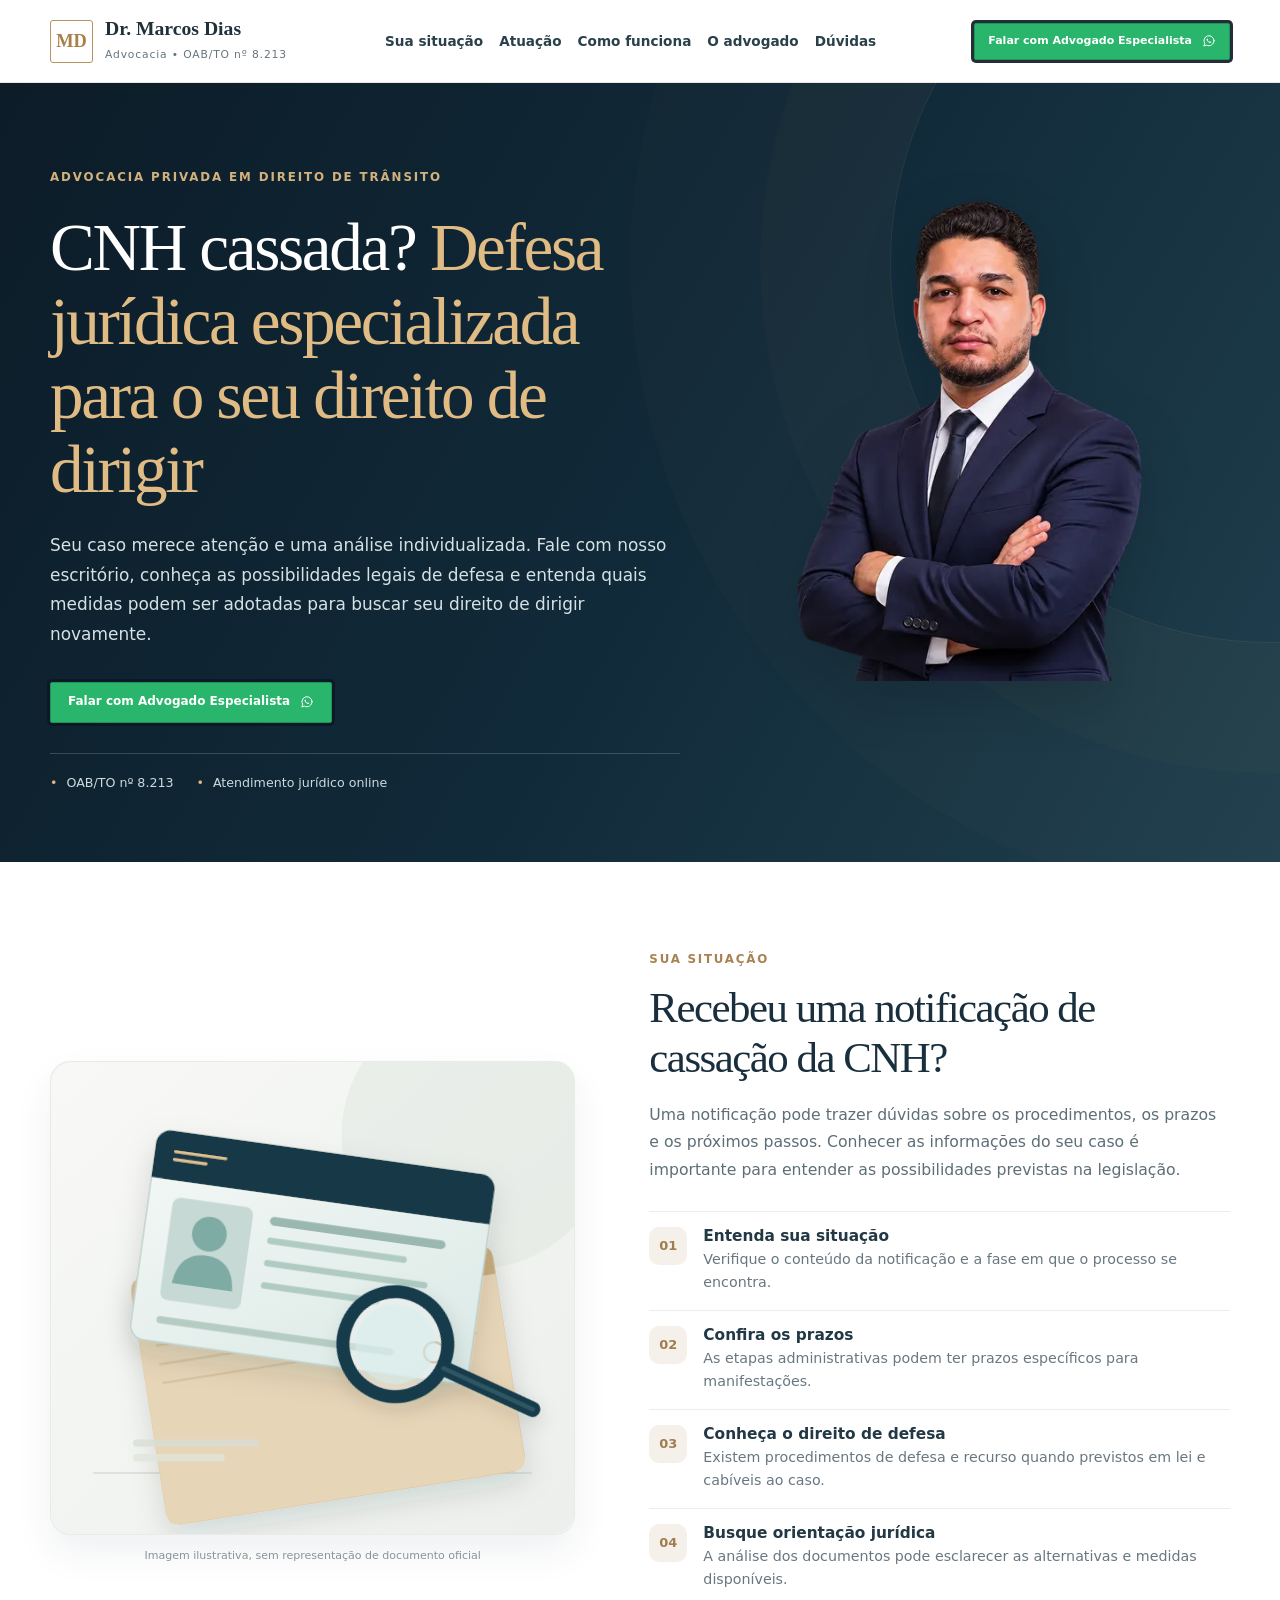
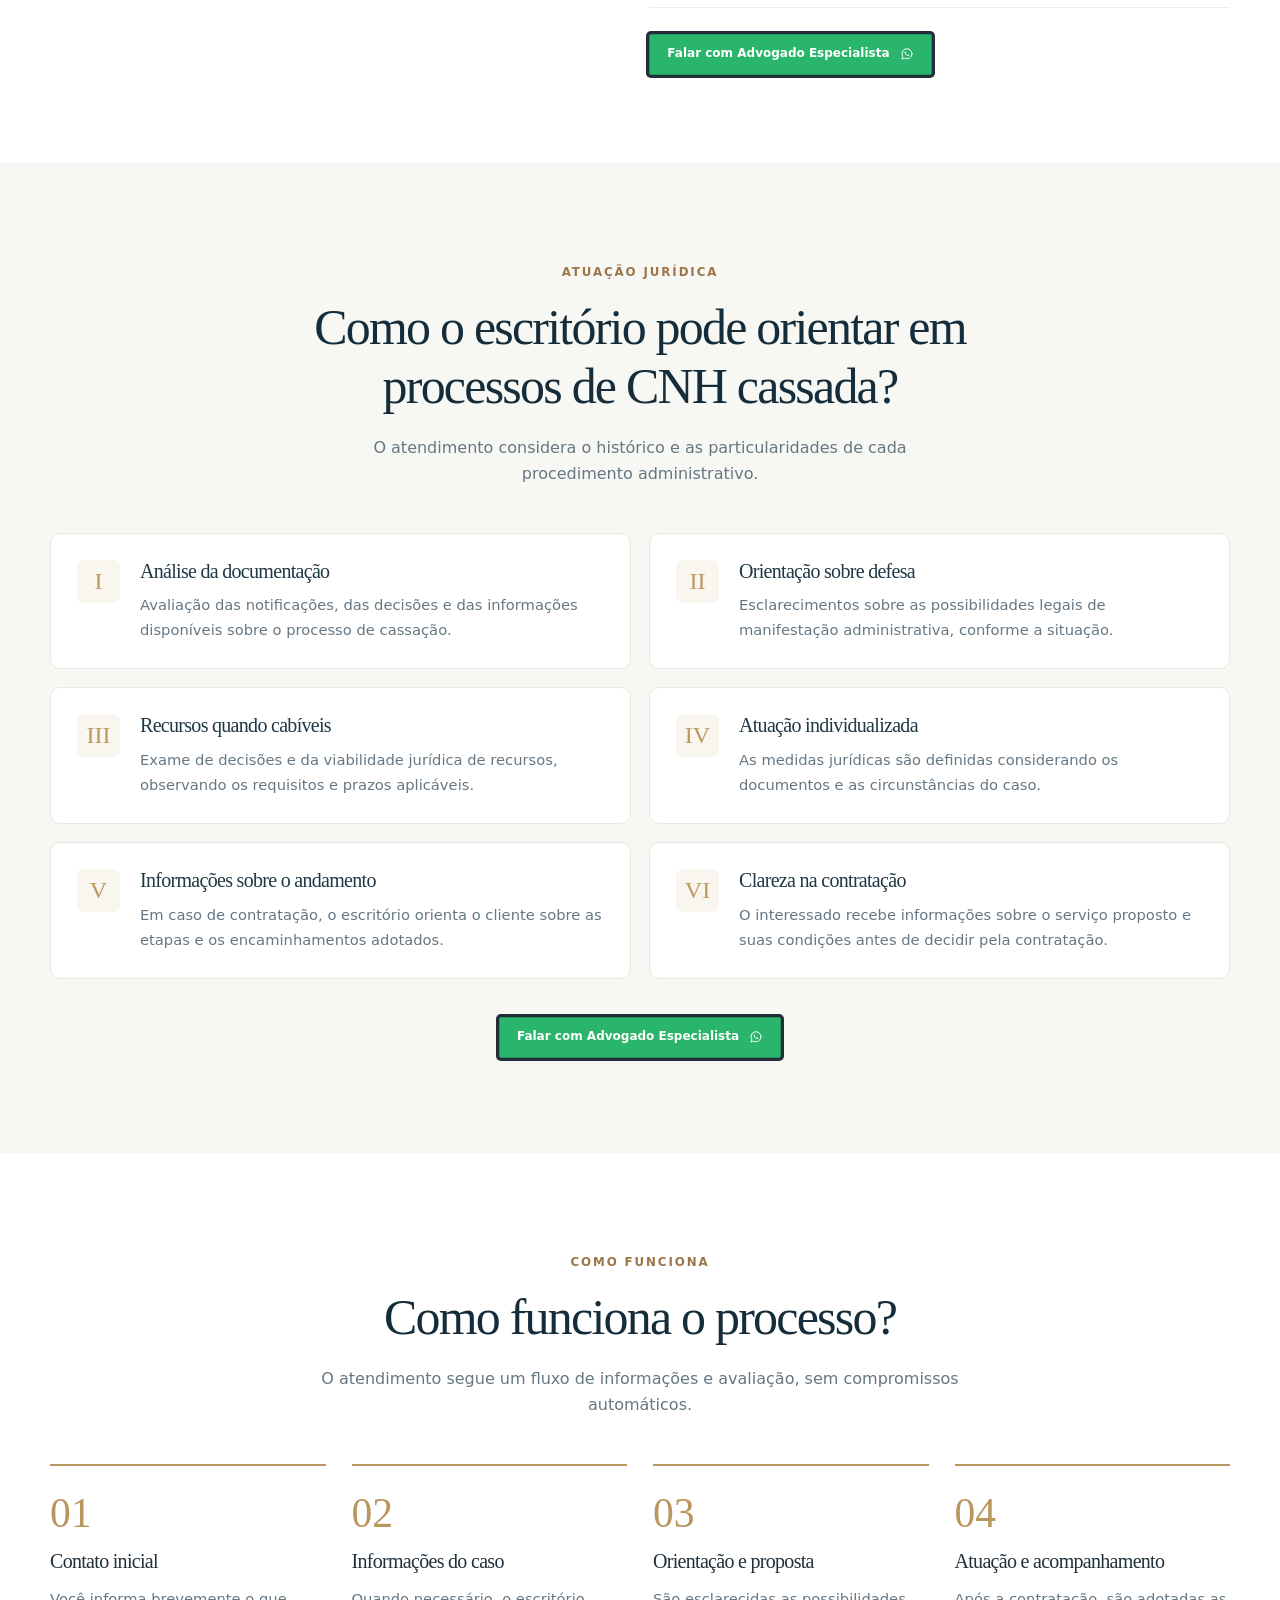
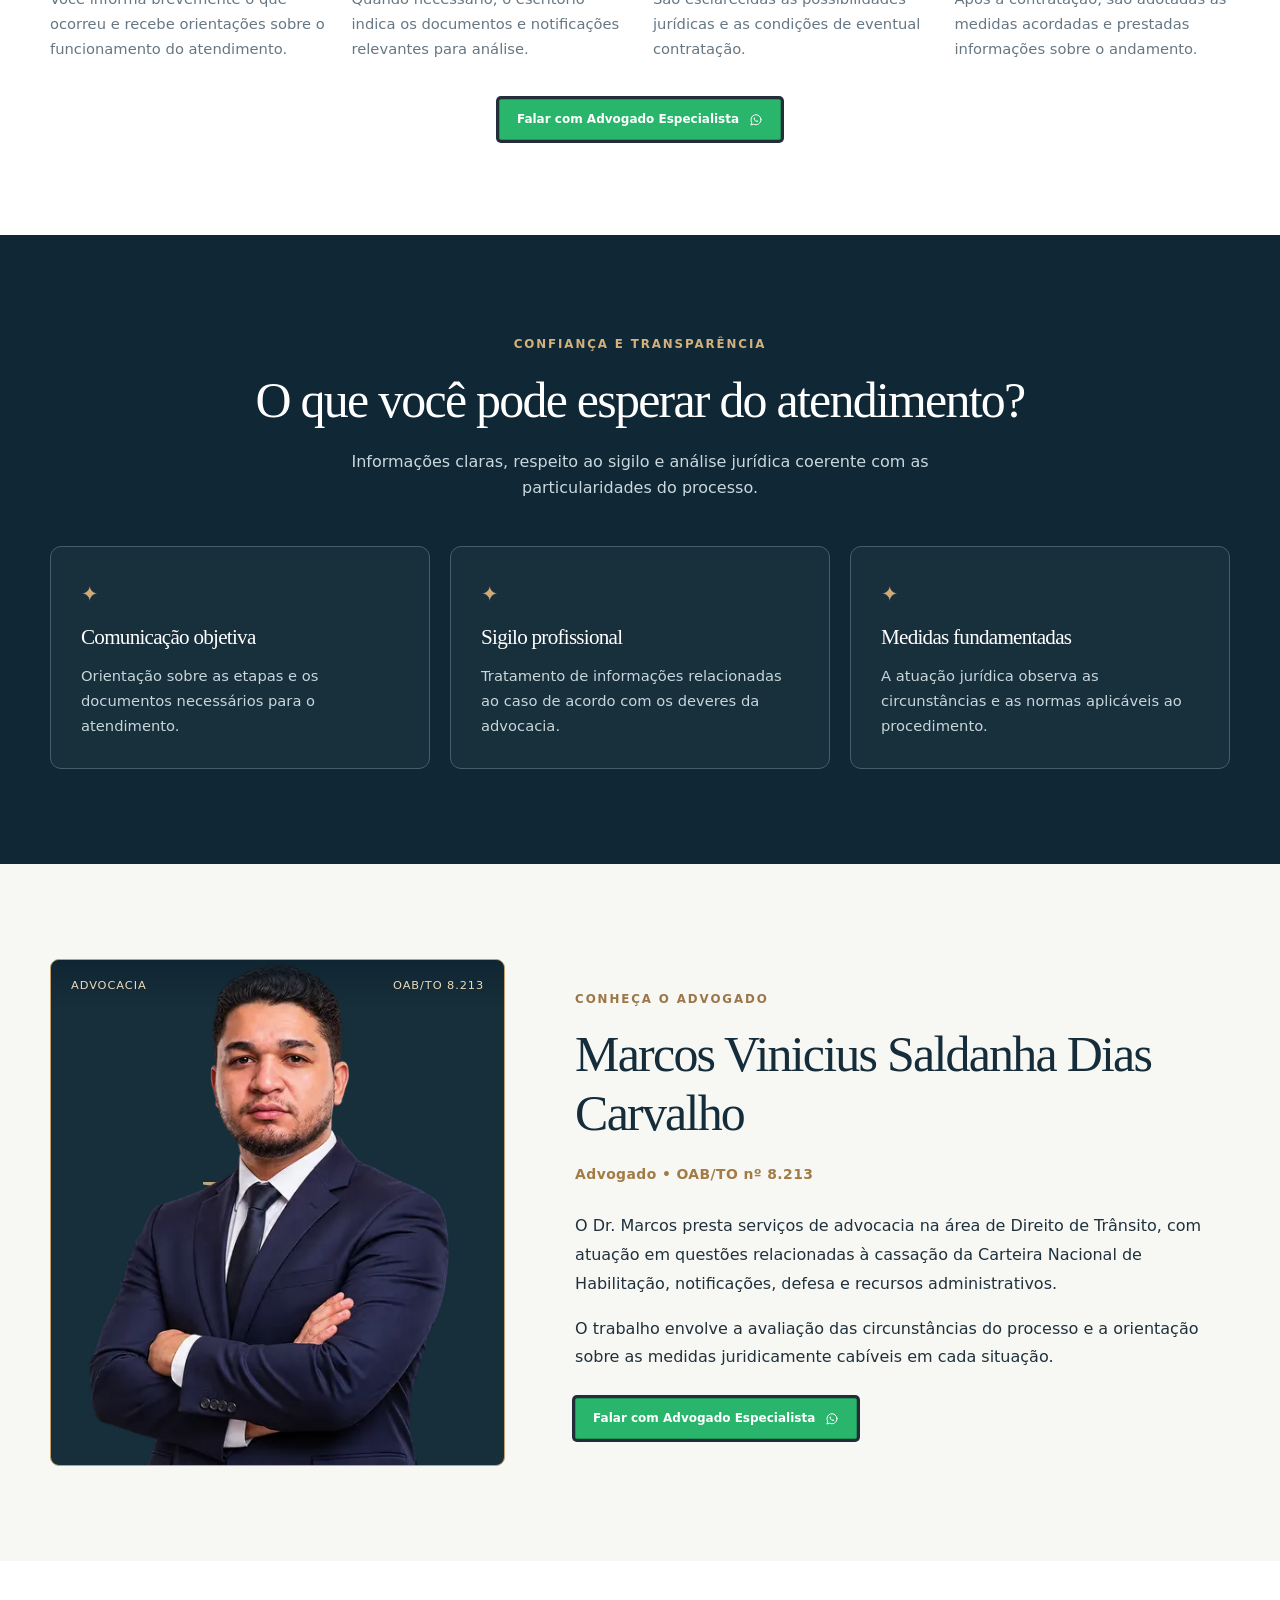
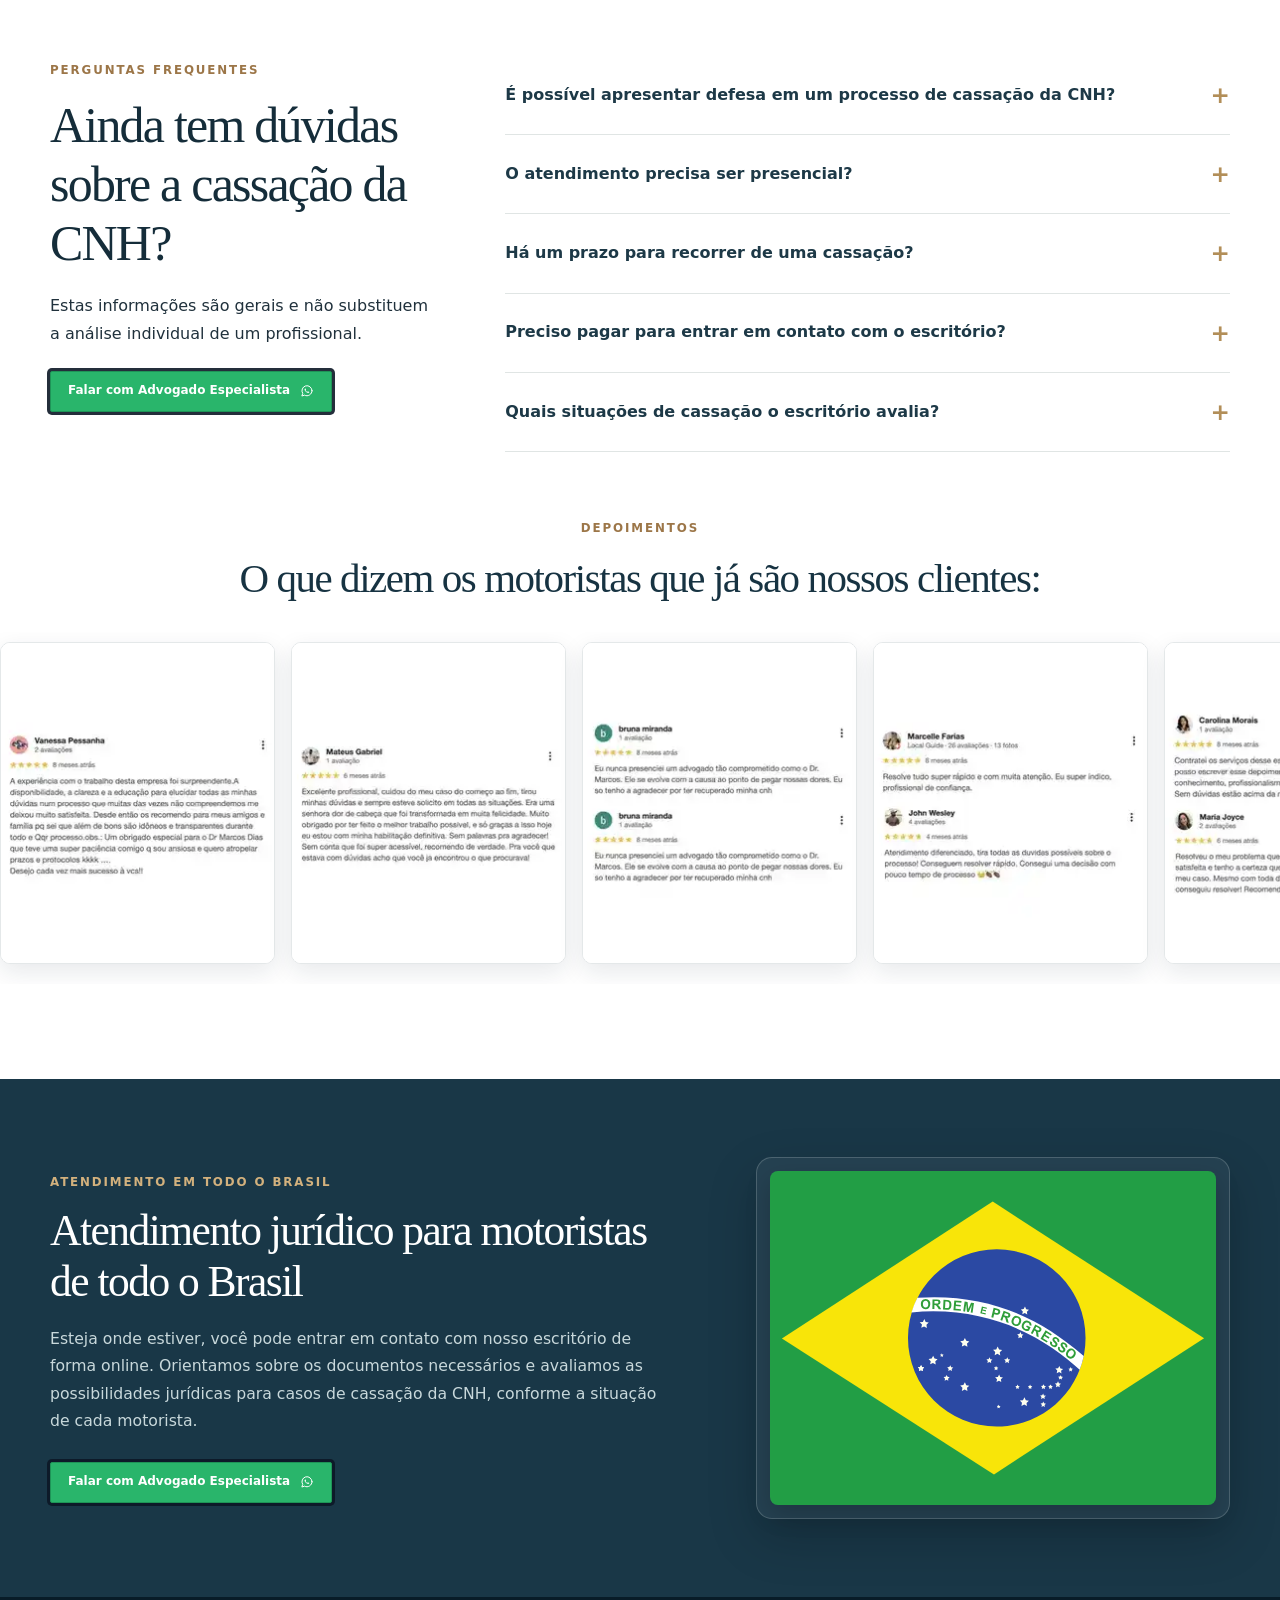
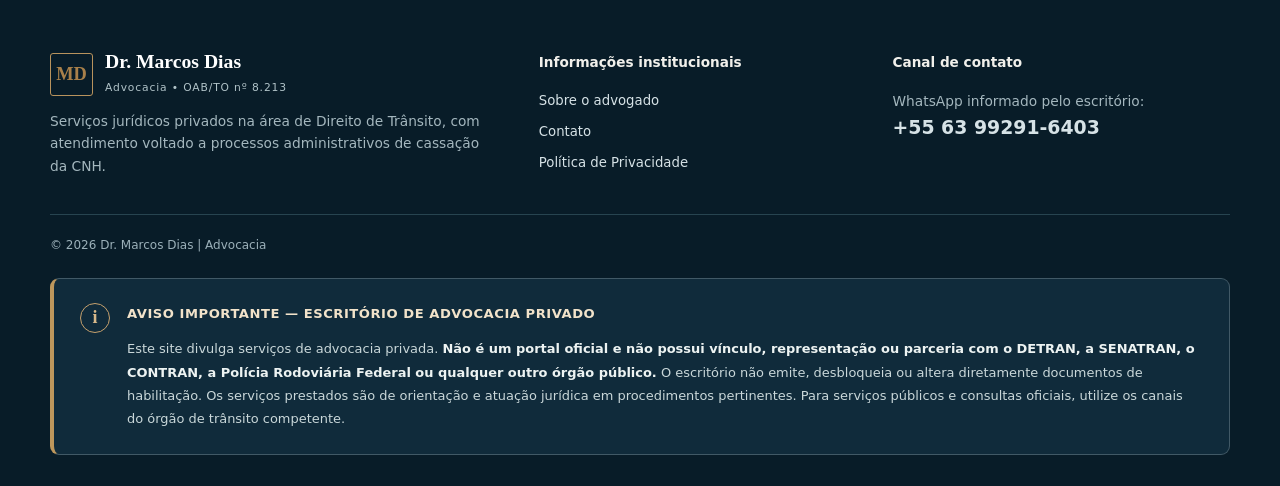
==== index.html @ 1c8bb564 "Clean preview copy, update legal headline, localize lawyer portrait" ====
<!doctype html>
<html lang="pt-BR">
<head>
<meta charset="UTF-8">
<meta name="viewport" content="width=device-width, initial-scale=1">
<meta name="robots" content="noindex,nofollow">
<meta name="theme-color" content="#101f2b">
<title>CNH Cassada | Direito de Trânsito | Dr. Marcos Dias — Advocacia</title>
<meta name="description" content="Informações sobre defesa e recursos em processos de cassação da CNH. Atendimento jurídico privado com Dr. Marcos Dias, OAB/TO nº 8.213.">
<meta property="og:title" content="CNH Cassada | Dr. Marcos Dias — Advocacia">
<meta property="og:description" content="Orientação jurídica sobre processos de cassação da Carteira Nacional de Habilitação. Escritório de advocacia independente.">
<link rel="icon" href="./assets/favicon.svg" type="image/svg+xml">
<link rel="stylesheet" href="./assets/landing.css?v=20261119-10">
<link rel="stylesheet" href="./assets/cta-whatsapp.css?v=3">
<link rel="stylesheet" href="./assets/reviews-carousel.css?v=1">
<link rel="stylesheet" href="./assets/brazil-section.css?v=1">
<link rel="stylesheet" href="./assets/hero-faq-imagens.css?v=2">
</head>
<body class="lp-page">
<header class="lp-header">
  <div class="lp-container lp-header-inner">
    <a class="lp-brand" href="#inicio" aria-label="Página inicial, Dr. Marcos Dias">
      <span class="lp-monogram" aria-hidden="true">MD</span>
      <span><b>Dr. Marcos Dias</b><small>Advocacia • OAB/TO nº 8.213</small></span>
    </a>
    <nav class="lp-nav" aria-label="Menu principal">
      <a href="#situacao">Sua situação</a><a href="#atuacao">Atuação</a><a href="#etapas">Como funciona</a><a href="#advogado">O advogado</a><a href="#duvidas">Dúvidas</a>
    </nav>
    <a class="lp-btn lp-btn-sm lp-btn-dark lp-header-button wa-cta" href="https://wa.me/5563992916403?text=Ol%C3%A1!%20estou%20vindo%20do%20google%20e%20procuro%20por%20advogado%20especialista%20em%20direito%20de%20transito" target="_blank" rel="noopener noreferrer" aria-label="Falar com advogado especialista no WhatsApp"><svg class="wa-cta-icon" viewBox="0 0 24 24" aria-hidden="true" focusable="false" fill="none" xmlns="http://www.w3.org/2000/svg"><path d="M20.6 11.6a8.6 8.6 0 0 1-12.8 7.5L3.2 20.6l1.5-4.5A8.6 8.6 0 1 1 20.6 11.6Z" stroke="currentColor" stroke-width="1.7" stroke-linecap="round" stroke-linejoin="round"/><path d="M8.4 8c-.5.3-.8 1.1-.5 2.1.5 1.7 2.7 4 4.7 4.9 1.2.5 2.5.3 3-.3l.4-.9-2.7-1.3-.9 1c-1.2-.6-2.2-1.6-2.9-2.9l.9-.9-1.2-2.3-.8.6Z" fill="currentColor"/></svg><span class="wa-cta-copy"><span class="wa-cta-label">Falar com Advogado Especialista</span></span></a>
    <details class="lp-mobile-menu"><summary aria-label="Abrir menu">Menu <span aria-hidden="true">☰</span></summary><nav aria-label="Menu para celular"><a href="#situacao">Sua situação</a><a href="#atuacao">Atuação</a><a href="#etapas">Como funciona</a><a href="#advogado">O advogado</a><a href="#duvidas">Dúvidas</a><a href="./contato.html">Contato</a></nav></details>
  </div>
</header>

<main id="inicio">
<section class="lp-hero" aria-labelledby="lp-main-heading">
  <div class="lp-container lp-hero-grid">
    <div class="lp-hero-copy">
      <span class="lp-kicker lp-kicker-gold">ADVOCACIA PRIVADA EM DIREITO DE TRÂNSITO</span>
      <h1 id="lp-main-heading">CNH cassada? <span>Defesa jurídica especializada para o seu direito de dirigir</span></h1>
      <p>Seu caso merece atenção e uma análise individualizada. Fale com nosso escritório, conheça as possibilidades legais de defesa e entenda quais medidas podem ser adotadas para buscar seu direito de dirigir novamente.</p>
      <div class="lp-hero-actions"><a class="lp-btn lp-btn-gold wa-cta" href="https://wa.me/5563992916403?text=Ol%C3%A1!%20estou%20vindo%20do%20google%20e%20procuro%20por%20advogado%20especialista%20em%20direito%20de%20transito" target="_blank" rel="noopener noreferrer" aria-label="Falar com advogado especialista no WhatsApp"><svg class="wa-cta-icon" viewBox="0 0 24 24" aria-hidden="true" focusable="false" fill="none" xmlns="http://www.w3.org/2000/svg"><path d="M20.6 11.6a8.6 8.6 0 0 1-12.8 7.5L3.2 20.6l1.5-4.5A8.6 8.6 0 1 1 20.6 11.6Z" stroke="currentColor" stroke-width="1.7" stroke-linecap="round" stroke-linejoin="round"/><path d="M8.4 8c-.5.3-.8 1.1-.5 2.1.5 1.7 2.7 4 4.7 4.9 1.2.5 2.5.3 3-.3l.4-.9-2.7-1.3-.9 1c-1.2-.6-2.2-1.6-2.9-2.9l.9-.9-1.2-2.3-.8.6Z" fill="currentColor"/></svg><span class="wa-cta-copy"><span class="wa-cta-label">Falar com Advogado Especialista</span></span></a></div>
      <div class="lp-hero-facts"><span>OAB/TO nº 8.213</span><span>Atendimento jurídico online</span></div>
    </div>
    <div class="lp-hero-portrait"><img src="./assets/advogado-hero-20261119.webp" alt="Advogado Dr. Marcos Dias de terno azul-marinho, com os braços cruzados e fundo transparente" width="570" height="546" fetchpriority="high" decoding="async"></div>
  </div>
</section>



<section class="lp-section lp-situation-white" id="situacao" aria-labelledby="lp-situation-title">
  <div class="lp-container lp-situation-grid">
    <figure class="lp-situation-photo">
      <img src="./assets/analise-cnh.svg" alt="Ilustração de documento de habilitação genérico, pasta de documentos e lupa, representando análise jurídica de uma CNH" width="720" height="650" loading="lazy" decoding="async">
      <figcaption>Imagem ilustrativa, sem representação de documento oficial</figcaption>
    </figure>
    <div class="lp-situation-content">
      <span class="lp-situation-eyebrow">SUA SITUAÇÃO</span>
      <h2 class="lp-situation-heading" id="lp-situation-title">Recebeu uma notificação de cassação da CNH?</h2>
      <p class="lp-situation-lead">Uma notificação pode trazer dúvidas sobre os procedimentos, os prazos e os próximos passos. Conhecer as informações do seu caso é importante para entender as possibilidades previstas na legislação.</p>
      <div class="lp-situation-list">
        <div class="lp-situation-item"><span class="lp-situation-icon" aria-hidden="true">01</span><div><h3>Entenda sua situação</h3><p>Verifique o conteúdo da notificação e a fase em que o processo se encontra.</p></div></div>
        <div class="lp-situation-item"><span class="lp-situation-icon" aria-hidden="true">02</span><div><h3>Confira os prazos</h3><p>As etapas administrativas podem ter prazos específicos para manifestações.</p></div></div>
        <div class="lp-situation-item"><span class="lp-situation-icon" aria-hidden="true">03</span><div><h3>Conheça o direito de defesa</h3><p>Existem procedimentos de defesa e recurso quando previstos em lei e cabíveis ao caso.</p></div></div>
        <div class="lp-situation-item"><span class="lp-situation-icon" aria-hidden="true">04</span><div><h3>Busque orientação jurídica</h3><p>A análise dos documentos pode esclarecer as alternativas e medidas disponíveis.</p></div></div>
      </div>
      <a class="lp-situation-cta wa-cta" href="https://wa.me/5563992916403?text=Ol%C3%A1!%20estou%20vindo%20do%20google%20e%20procuro%20por%20advogado%20especialista%20em%20direito%20de%20transito" target="_blank" rel="noopener noreferrer" aria-label="Falar com advogado especialista no WhatsApp"><svg class="wa-cta-icon" viewBox="0 0 24 24" aria-hidden="true" focusable="false" fill="none" xmlns="http://www.w3.org/2000/svg"><path d="M20.6 11.6a8.6 8.6 0 0 1-12.8 7.5L3.2 20.6l1.5-4.5A8.6 8.6 0 1 1 20.6 11.6Z" stroke="currentColor" stroke-width="1.7" stroke-linecap="round" stroke-linejoin="round"/><path d="M8.4 8c-.5.3-.8 1.1-.5 2.1.5 1.7 2.7 4 4.7 4.9 1.2.5 2.5.3 3-.3l.4-.9-2.7-1.3-.9 1c-1.2-.6-2.2-1.6-2.9-2.9l.9-.9-1.2-2.3-.8.6Z" fill="currentColor"/></svg><span class="wa-cta-copy"><span class="wa-cta-label">Falar com Advogado Especialista</span></span></a>
    </div>
  </div>
</section>

<section class="lp-section lp-section-light" id="atuacao">
  <div class="lp-container">
    <div class="lp-heading-center"><span class="lp-kicker">ATUAÇÃO JURÍDICA</span><h2>Como o escritório pode orientar em processos de CNH cassada?</h2><p>O atendimento considera o histórico e as particularidades de cada procedimento administrativo.</p></div>
    <div class="lp-benefit-grid">
      <article class="lp-benefit"><span class="lp-icon-line" aria-hidden="true">I</span><div><h3>Análise da documentação</h3><p>Avaliação das notificações, das decisões e das informações disponíveis sobre o processo de cassação.</p></div></article>
      <article class="lp-benefit"><span class="lp-icon-line" aria-hidden="true">II</span><div><h3>Orientação sobre defesa</h3><p>Esclarecimentos sobre as possibilidades legais de manifestação administrativa, conforme a situação.</p></div></article>
      <article class="lp-benefit"><span class="lp-icon-line" aria-hidden="true">III</span><div><h3>Recursos quando cabíveis</h3><p>Exame de decisões e da viabilidade jurídica de recursos, observando os requisitos e prazos aplicáveis.</p></div></article>
      <article class="lp-benefit"><span class="lp-icon-line" aria-hidden="true">IV</span><div><h3>Atuação individualizada</h3><p>As medidas jurídicas são definidas considerando os documentos e as circunstâncias do caso.</p></div></article>
      <article class="lp-benefit"><span class="lp-icon-line" aria-hidden="true">V</span><div><h3>Informações sobre o andamento</h3><p>Em caso de contratação, o escritório orienta o cliente sobre as etapas e os encaminhamentos adotados.</p></div></article>
      <article class="lp-benefit"><span class="lp-icon-line" aria-hidden="true">VI</span><div><h3>Clareza na contratação</h3><p>O interessado recebe informações sobre o serviço proposto e suas condições antes de decidir pela contratação.</p></div></article>
    </div>
    <div class="lp-center-action"><a class="lp-btn lp-btn-dark wa-cta" href="https://wa.me/5563992916403?text=Ol%C3%A1!%20estou%20vindo%20do%20google%20e%20procuro%20por%20advogado%20especialista%20em%20direito%20de%20transito" target="_blank" rel="noopener noreferrer" aria-label="Falar com advogado especialista no WhatsApp"><svg class="wa-cta-icon" viewBox="0 0 24 24" aria-hidden="true" focusable="false" fill="none" xmlns="http://www.w3.org/2000/svg"><path d="M20.6 11.6a8.6 8.6 0 0 1-12.8 7.5L3.2 20.6l1.5-4.5A8.6 8.6 0 1 1 20.6 11.6Z" stroke="currentColor" stroke-width="1.7" stroke-linecap="round" stroke-linejoin="round"/><path d="M8.4 8c-.5.3-.8 1.1-.5 2.1.5 1.7 2.7 4 4.7 4.9 1.2.5 2.5.3 3-.3l.4-.9-2.7-1.3-.9 1c-1.2-.6-2.2-1.6-2.9-2.9l.9-.9-1.2-2.3-.8.6Z" fill="currentColor"/></svg><span class="wa-cta-copy"><span class="wa-cta-label">Falar com Advogado Especialista</span></span></a></div>
  </div>
</section>

<section class="lp-section" id="etapas">
  <div class="lp-container">
    <div class="lp-heading-center"><span class="lp-kicker">COMO FUNCIONA</span><h2>Como funciona o processo?</h2><p>O atendimento segue um fluxo de informações e avaliação, sem compromissos automáticos.</p></div>
    <div class="lp-steps">
      <article><span>01</span><h3>Contato inicial</h3><p>Você informa brevemente o que ocorreu e recebe orientações sobre o funcionamento do atendimento.</p></article>
      <article><span>02</span><h3>Informações do caso</h3><p>Quando necessário, o escritório indica os documentos e notificações relevantes para análise.</p></article>
      <article><span>03</span><h3>Orientação e proposta</h3><p>São esclarecidas as possibilidades jurídicas e as condições de eventual contratação.</p></article>
      <article><span>04</span><h3>Atuação e acompanhamento</h3><p>Após a contratação, são adotadas as medidas acordadas e prestadas informações sobre o andamento.</p></article>
    </div>
    <div class="lp-center-action"><a class="lp-btn lp-btn-gold wa-cta" href="https://wa.me/5563992916403?text=Ol%C3%A1!%20estou%20vindo%20do%20google%20e%20procuro%20por%20advogado%20especialista%20em%20direito%20de%20transito" target="_blank" rel="noopener noreferrer" aria-label="Falar com advogado especialista no WhatsApp"><svg class="wa-cta-icon" viewBox="0 0 24 24" aria-hidden="true" focusable="false" fill="none" xmlns="http://www.w3.org/2000/svg"><path d="M20.6 11.6a8.6 8.6 0 0 1-12.8 7.5L3.2 20.6l1.5-4.5A8.6 8.6 0 1 1 20.6 11.6Z" stroke="currentColor" stroke-width="1.7" stroke-linecap="round" stroke-linejoin="round"/><path d="M8.4 8c-.5.3-.8 1.1-.5 2.1.5 1.7 2.7 4 4.7 4.9 1.2.5 2.5.3 3-.3l.4-.9-2.7-1.3-.9 1c-1.2-.6-2.2-1.6-2.9-2.9l.9-.9-1.2-2.3-.8.6Z" fill="currentColor"/></svg><span class="wa-cta-copy"><span class="wa-cta-label">Falar com Advogado Especialista</span></span></a></div>
  </div>
</section>

<section class="lp-section lp-section-deep" id="transparencia">
  <div class="lp-container">
    <div class="lp-heading-center lp-heading-inverse"><span class="lp-kicker lp-kicker-gold">CONFIANÇA E TRANSPARÊNCIA</span><h2>O que você pode esperar do atendimento?</h2><p>Informações claras, respeito ao sigilo e análise jurídica coerente com as particularidades do processo.</p></div>
    <div class="lp-clarity-grid">
      <article><span aria-hidden="true">✦</span><h3>Comunicação objetiva</h3><p>Orientação sobre as etapas e os documentos necessários para o atendimento.</p></article>
      <article><span aria-hidden="true">✦</span><h3>Sigilo profissional</h3><p>Tratamento de informações relacionadas ao caso de acordo com os deveres da advocacia.</p></article>
      <article><span aria-hidden="true">✦</span><h3>Medidas fundamentadas</h3><p>A atuação jurídica observa as circunstâncias e as normas aplicáveis ao procedimento.</p></article>
    </div>
    
  </div>
</section>

<section class="lp-section lp-section-light" id="advogado">
  <div class="lp-container lp-about-grid">
    <div class="lp-portrait-wrap"><div class="lp-portrait-header"><span>ADVOCACIA</span><span>OAB/TO 8.213</span></div><img src="./assets/advogado-marcos-dias.webp" alt="Retrato do advogado Dr. Marcos Dias" loading="lazy" width="570" height="546"></div>
    <div class="lp-about-copy"><span class="lp-kicker">CONHEÇA O ADVOGADO</span><h2>Marcos Vinicius Saldanha Dias Carvalho</h2><p class="lp-oab">Advogado • OAB/TO nº 8.213</p><p>O Dr. Marcos presta serviços de advocacia na área de Direito de Trânsito, com atuação em questões relacionadas à cassação da Carteira Nacional de Habilitação, notificações, defesa e recursos administrativos.</p><p>O trabalho envolve a avaliação das circunstâncias do processo e a orientação sobre as medidas juridicamente cabíveis em cada situação.</p><a class="lp-btn lp-btn-dark wa-cta" href="https://wa.me/5563992916403?text=Ol%C3%A1!%20estou%20vindo%20do%20google%20e%20procuro%20por%20advogado%20especialista%20em%20direito%20de%20transito" target="_blank" rel="noopener noreferrer" aria-label="Falar com advogado especialista no WhatsApp"><svg class="wa-cta-icon" viewBox="0 0 24 24" aria-hidden="true" focusable="false" fill="none" xmlns="http://www.w3.org/2000/svg"><path d="M20.6 11.6a8.6 8.6 0 0 1-12.8 7.5L3.2 20.6l1.5-4.5A8.6 8.6 0 1 1 20.6 11.6Z" stroke="currentColor" stroke-width="1.7" stroke-linecap="round" stroke-linejoin="round"/><path d="M8.4 8c-.5.3-.8 1.1-.5 2.1.5 1.7 2.7 4 4.7 4.9 1.2.5 2.5.3 3-.3l.4-.9-2.7-1.3-.9 1c-1.2-.6-2.2-1.6-2.9-2.9l.9-.9-1.2-2.3-.8.6Z" fill="currentColor"/></svg><span class="wa-cta-copy"><span class="wa-cta-label">Falar com Advogado Especialista</span></span></a></div>
  </div>
</section>



<section class="lp-section" id="duvidas">
  <div class="lp-container lp-faq-grid">
    <div><span class="lp-kicker">PERGUNTAS FREQUENTES</span><h2>Ainda tem dúvidas sobre a cassação da CNH?</h2><p>Estas informações são gerais e não substituem a análise individual de um profissional.</p><a class="lp-btn lp-btn-dark wa-cta" href="https://wa.me/5563992916403?text=Ol%C3%A1!%20estou%20vindo%20do%20google%20e%20procuro%20por%20advogado%20especialista%20em%20direito%20de%20transito" target="_blank" rel="noopener noreferrer" aria-label="Falar com advogado especialista no WhatsApp"><svg class="wa-cta-icon" viewBox="0 0 24 24" aria-hidden="true" focusable="false" fill="none" xmlns="http://www.w3.org/2000/svg"><path d="M20.6 11.6a8.6 8.6 0 0 1-12.8 7.5L3.2 20.6l1.5-4.5A8.6 8.6 0 1 1 20.6 11.6Z" stroke="currentColor" stroke-width="1.7" stroke-linecap="round" stroke-linejoin="round"/><path d="M8.4 8c-.5.3-.8 1.1-.5 2.1.5 1.7 2.7 4 4.7 4.9 1.2.5 2.5.3 3-.3l.4-.9-2.7-1.3-.9 1c-1.2-.6-2.2-1.6-2.9-2.9l.9-.9-1.2-2.3-.8.6Z" fill="currentColor"/></svg><span class="wa-cta-copy"><span class="wa-cta-label">Falar com Advogado Especialista</span></span></a></div>
    <div class="lp-faq-list">
      <details><summary>É possível apresentar defesa em um processo de cassação da CNH?</summary><p>Em muitos procedimentos de cassação, a legislação assegura a apresentação de defesa e de recursos nas etapas cabíveis. A possibilidade de modificar uma decisão depende das circunstâncias do caso, dos documentos e do estágio do processo, sem garantia de resultado.</p></details>
      <details><summary>O atendimento precisa ser presencial?</summary><p>Não necessariamente. O contato e a orientação inicial podem ocorrer de forma online, facilitando o atendimento a pessoas de diferentes regiões. Se alguma etapa exigir providência presencial ou específica, o escritório explicará previamente.</p></details>
      <details><summary>Há um prazo para recorrer de uma cassação?</summary><p>Sim. Os procedimentos administrativos possuem etapas e prazos próprios, indicados nas notificações e nas regras aplicáveis. É importante identificar a data da ciência da decisão e conferir o órgão responsável antes de definir qualquer medida.</p></details>
      <details><summary>Preciso pagar para entrar em contato com o escritório?</summary><p>O primeiro contato pode ser feito sem compromisso de contratação. Caso seja necessário um exame jurídico mais aprofundado ou a elaboração de defesa, as condições de atendimento e os honorários serão esclarecidos antecipadamente.</p></details>
      <details><summary>Quais situações de cassação o escritório avalia?</summary><p>O escritório recebe consultas sobre diferentes motivos de cassação da habilitação. Cada situação é examinada individualmente para identificar se existe atuação jurídica cabível, quais documentos são relevantes e quais providências podem ser consideradas.</p></details>
    </div>
  </div>
<div class="lp-container faq-shots-heading"><span class="lp-kicker">DEPOIMENTOS</span><h3>O que dizem os motoristas que já são nossos clientes:</h3></div><div class="faq-shots-viewport" role="region" aria-roledescription="carrossel" aria-label="Avaliações em imagens fornecidas pelo escritório" tabindex="0"><div class="faq-shots-track" aria-live="off"><div class="faq-shots-set"><figure class="faq-shot" role="img" aria-label="Captura da avaliação de Vanessa Pessanha" tabindex="0"><div class="faq-shot-photo" style="background-position:0% 50%"></div></figure><figure class="faq-shot" role="img" aria-label="Captura da avaliação de Mateus Gabriel" tabindex="0"><div class="faq-shot-photo" style="background-position:12.5% 50%"></div></figure><figure class="faq-shot" role="img" aria-label="Captura da avaliação de Bruna Miranda" tabindex="0"><div class="faq-shot-photo" style="background-position:25% 50%"></div></figure><figure class="faq-shot" role="img" aria-label="Captura da avaliação de Marcelle Farias e John Wesley" tabindex="0"><div class="faq-shot-photo" style="background-position:37.5% 50%"></div></figure><figure class="faq-shot" role="img" aria-label="Captura da avaliação de Carolina Morais e Maria Joyce" tabindex="0"><div class="faq-shot-photo" style="background-position:50% 50%"></div></figure><figure class="faq-shot" role="img" aria-label="Captura da avaliação de Gislane Baldotto" tabindex="0"><div class="faq-shot-photo" style="background-position:62.5% 50%"></div></figure><figure class="faq-shot" role="img" aria-label="Captura da avaliação de Vanessa Pessanha" tabindex="0"><div class="faq-shot-photo" style="background-position:75% 50%"></div></figure><figure class="faq-shot" role="img" aria-label="Captura da avaliação de Felipe Saraiva" tabindex="0"><div class="faq-shot-photo" style="background-position:87.5% 50%"></div></figure><figure class="faq-shot" role="img" aria-label="Captura da avaliação de Mateus Gabriel" tabindex="0"><div class="faq-shot-photo" style="background-position:100% 50%"></div></figure></div><div class="faq-shots-set" aria-hidden="true"><figure class="faq-shot" aria-hidden="true"><div class="faq-shot-photo" style="background-position:0% 50%"></div></figure><figure class="faq-shot" aria-hidden="true"><div class="faq-shot-photo" style="background-position:12.5% 50%"></div></figure><figure class="faq-shot" aria-hidden="true"><div class="faq-shot-photo" style="background-position:25% 50%"></div></figure><figure class="faq-shot" aria-hidden="true"><div class="faq-shot-photo" style="background-position:37.5% 50%"></div></figure><figure class="faq-shot" aria-hidden="true"><div class="faq-shot-photo" style="background-position:50% 50%"></div></figure><figure class="faq-shot" aria-hidden="true"><div class="faq-shot-photo" style="background-position:62.5% 50%"></div></figure><figure class="faq-shot" aria-hidden="true"><div class="faq-shot-photo" style="background-position:75% 50%"></div></figure><figure class="faq-shot" aria-hidden="true"><div class="faq-shot-photo" style="background-position:87.5% 50%"></div></figure><figure class="faq-shot" aria-hidden="true"><div class="faq-shot-photo" style="background-position:100% 50%"></div></figure></div></div></div>
</section>

<section class="lp-final-cta" id="atendimento-brasil">
  <div class="lp-container lp-final-inner lp-brazil-layout">
    <div class="lp-brazil-content">
      <span class="lp-kicker lp-kicker-gold">ATENDIMENTO EM TODO O BRASIL</span>
      <h2>Atendimento jurídico para motoristas de todo o Brasil</h2>
      <p>Esteja onde estiver, você pode entrar em contato com nosso escritório de forma online. Orientamos sobre os documentos necessários e avaliamos as possibilidades jurídicas para casos de cassação da CNH, conforme a situação de cada motorista.</p>
      <div class="lp-brazil-action"><a class="lp-btn lp-btn-gold wa-cta" href="https://wa.me/5563992916403?text=Ol%C3%A1!%20estou%20vindo%20do%20google%20e%20procuro%20por%20advogado%20especialista%20em%20direito%20de%20transito" target="_blank" rel="noopener noreferrer" aria-label="Falar com advogado especialista no WhatsApp"><svg class="wa-cta-icon" viewBox="0 0 24 24" aria-hidden="true" focusable="false" fill="none" xmlns="http://www.w3.org/2000/svg"><path d="M20.6 11.6a8.6 8.6 0 0 1-12.8 7.5L3.2 20.6l1.5-4.5A8.6 8.6 0 1 1 20.6 11.6Z" stroke="currentColor" stroke-width="1.7" stroke-linecap="round" stroke-linejoin="round"/><path d="M8.4 8c-.5.3-.8 1.1-.5 2.1.5 1.7 2.7 4 4.7 4.9 1.2.5 2.5.3 3-.3l.4-.9-2.7-1.3-.9 1c-1.2-.6-2.2-1.6-2.9-2.9l.9-.9-1.2-2.3-.8.6Z" fill="currentColor"/></svg><span class="wa-cta-copy"><span class="wa-cta-label">Falar com Advogado Especialista</span></span></a></div>
    </div>
    <figure class="lp-brazil-figure">
      <img src="./assets/bandeira-brasil.svg" alt="Bandeira do Brasil" width="640" height="480" loading="lazy" decoding="async">
    </figure>
  </div>
</section>
</main>

<footer class="lp-footer">
 <div class="lp-container">
   <div class="lp-footer-top"><div><a class="lp-brand lp-brand-footer" href="#inicio"><span class="lp-monogram" aria-hidden="true">MD</span><span><b>Dr. Marcos Dias</b><small>Advocacia • OAB/TO nº 8.213</small></span></a><p>Serviços jurídicos privados na área de Direito de Trânsito, com atendimento voltado a processos administrativos de cassação da CNH.</p></div><div><strong>Informações institucionais</strong><nav aria-label="Links institucionais"><a href="./sobre.html">Sobre o advogado</a><a href="./contato.html">Contato</a><a href="./politica-de-privacidade.html">Política de Privacidade</a></nav></div><div><strong>Canal de contato</strong><p>WhatsApp informado pelo escritório:</p><a class="lp-footer-phone" href="https://wa.me/5563992916403?text=Ol%C3%A1!%20estou%20vindo%20do%20google%20e%20procuro%20por%20advogado%20especialista%20em%20direito%20de%20transito" target="_blank" rel="noopener noreferrer">+55 63 99291-6403</a></div></div>
   <div class="lp-copyright">© 2026 Dr. Marcos Dias | Advocacia</div>
   <div class="disclaimer-publico" role="note" aria-label="Aviso institucional: advocacia independente"><div class="disclaimer-publico__icon" aria-hidden="true">i</div><div><strong>AVISO IMPORTANTE — ESCRITÓRIO DE ADVOCACIA PRIVADO</strong><p>Este site divulga serviços de advocacia privada. <strong>Não é um portal oficial e não possui vínculo, representação ou parceria com o DETRAN, a SENATRAN, o CONTRAN, a Polícia Rodoviária Federal ou qualquer outro órgão público.</strong> O escritório não emite, desbloqueia ou altera diretamente documentos de habilitação. Os serviços prestados são de orientação e atuação jurídica em procedimentos pertinentes. Para serviços públicos e consultas oficiais, utilize os canais do órgão de trânsito competente.</p></div></div>
 </div>
</footer>
<div class="lp-mobile-whats"><a class="wa-cta" href="https://wa.me/5563992916403?text=Ol%C3%A1!%20estou%20vindo%20do%20google%20e%20procuro%20por%20advogado%20especialista%20em%20direito%20de%20transito" target="_blank" rel="noopener noreferrer" aria-label="Falar com advogado especialista no WhatsApp"><svg class="wa-cta-icon" viewBox="0 0 24 24" aria-hidden="true" focusable="false" fill="none" xmlns="http://www.w3.org/2000/svg"><path d="M20.6 11.6a8.6 8.6 0 0 1-12.8 7.5L3.2 20.6l1.5-4.5A8.6 8.6 0 1 1 20.6 11.6Z" stroke="currentColor" stroke-width="1.7" stroke-linecap="round" stroke-linejoin="round"/><path d="M8.4 8c-.5.3-.8 1.1-.5 2.1.5 1.7 2.7 4 4.7 4.9 1.2.5 2.5.3 3-.3l.4-.9-2.7-1.3-.9 1c-1.2-.6-2.2-1.6-2.9-2.9l.9-.9-1.2-2.3-.8.6Z" fill="currentColor"/></svg><span class="wa-cta-copy"><span class="wa-cta-label">Falar com Advogado Especialista</span></span></a></div>
</body>
</html>
---- assets/landing.css ----
/* Estilos isolados da página inicial. Evita conflitos de versões anteriores. */
:root{color-scheme:light}
*,*::before,*::after{box-sizing:border-box}
html{scroll-behavior:smooth;scroll-padding-top:90px}
body.lp-page{margin:0;background:#fff;color:#20313c;font-family:system-ui,-apple-system,"Segoe UI",Arial,sans-serif;line-height:1.65}
.lp-page h1,.lp-page h2,.lp-page h3,.lp-page p{margin:0}
.lp-page h1,.lp-page h2,.lp-page h3{line-height:1.18}
.lp-page a{color:inherit}
.lp-page :focus-visible{outline:3px solid #d0a669;outline-offset:3px}
.lp-page img{max-width:100%}
.lp-page .preview-flag{background:#f0e7d9;color:#6a502c;text-align:center;padding:8px 14px;font-size:.76rem;font-weight:700;letter-spacing:.015em}
.lp-page .disclaimer-publico{display:flex;align-items:flex-start;gap:17px;background:#152d3b;border:1px solid #49606a;border-left:4px solid #c6a16d;border-radius:9px;padding:24px 26px;margin-top:27px}
.lp-page .disclaimer-publico__icon{flex:0 0 30px;display:grid;place-items:center;width:30px;height:30px;border:1px solid #c6a16d;border-radius:50%;color:#d8b98a;font:700 1.12rem Georgia,serif}
.lp-page .disclaimer-publico strong{display:block;color:#f2e3ca;font-family:inherit;font-size:.82rem;letter-spacing:.04em;margin-bottom:10px}
.lp-page .disclaimer-publico p{color:#c9d7d9;font-size:.81rem;line-height:1.8}
.lp-page .disclaimer-publico p strong{display:inline;color:#edf3f2;font-size:inherit;letter-spacing:normal;font-weight:700;margin:0}
@media(max-width:640px){
.lp-page .disclaimer-publico{padding:17px 15px;gap:11px}
.lp-page .disclaimer-publico__icon{flex-basis:25px;width:25px;height:25px}
.lp-page .disclaimer-publico p{font-size:.77rem}
}

/* Landing page v6 — cassação da CNH: estrutura informativa, sem imagem de herói */
.lp-page{font-family:system-ui,-apple-system,"Segoe UI",Arial,sans-serif;color:#20313c;background:#fff}
.lp-page h1,.lp-page h2,.lp-page h3{font-family:Georgia,"Times New Roman",serif;font-weight:500;letter-spacing:-.035em}
.lp-page a{text-decoration:none}
.lp-container{width:min(1180px,calc(100% - 48px));margin:0 auto}
.lp-header{background:#fff;border-bottom:1px solid #e9e7e3;position:sticky;top:0;z-index:50}
.lp-header-inner{display:flex;align-items:center;justify-content:space-between;min-height:82px;gap:23px}
.lp-brand{display:inline-flex;align-items:center;gap:12px;flex-shrink:0;color:#102b3a}
.lp-brand b{display:block;font:600 1.23rem Georgia,serif;line-height:1.05}
.lp-brand small{display:block;font-size:.67rem;letter-spacing:.08em;color:#65747d;margin-top:7px}
.lp-monogram{display:grid;place-items:center;width:43px;height:43px;border:1px solid #b8935d;border-radius:3px;color:#a8804a;font:600 1.15rem Georgia,serif}
.lp-nav{display:flex;gap:26px;align-items:center;font-weight:650;color:#2a414b;font-size:.85rem}
.lp-nav a:hover{color:#a47f4b}
.lp-btn{border-radius:6px;padding:15px 23px;display:inline-flex;gap:12px;align-items:center;justify-content:center;text-align:center;font-family:system-ui,sans-serif;font-weight:750;font-size:.89rem;line-height:1.25;transition:background .18s,transform .18s;white-space:normal}
.lp-btn:hover{transform:translateY(-2px)}
.lp-btn-sm{padding:12px 16px;font-size:.78rem}
.lp-btn-gold{background:#c5a06a;color:#102231!important}
.lp-btn-gold:hover{background:#ddba86}
.lp-btn-dark{background:#142d3a;color:#fff!important}
.lp-btn-dark:hover{background:#284757}
.lp-btn-outline{border:1px solid rgba(255,255,255,.45);color:#fff!important}
.lp-btn-outline:hover{background:rgba(255,255,255,.1)}
.lp-mobile-menu{display:none}
.lp-hero{position:relative;overflow:hidden;background:linear-gradient(120deg,#0c1c28 0%,#112a39 53%,#203f4e 100%);color:#fff;min-height:680px;display:flex;align-items:center}
.lp-hero:before{content:"";position:absolute;width:760px;height:760px;border:1px solid rgba(205,174,120,.12);border-radius:50%;top:-210px;right:-190px;box-shadow:0 0 0 130px rgba(197,160,106,.025),0 0 0 260px rgba(197,160,106,.02)}
.lp-hero-grid{display:grid;grid-template-columns:1.2fr .8fr;gap:65px;align-items:center;padding:90px 0;position:relative;z-index:1}
.lp-kicker{font-size:.74rem;color:#9c7648;letter-spacing:.16em;font-weight:800;text-transform:uppercase}
.lp-kicker-gold{color:#d3b17d}
.lp-hero h1{font-size:clamp(2.9rem,5.25vw,5.1rem);line-height:1.1;margin:22px 0 24px;max-width:750px;color:#fff}
.lp-hero h1 span{color:#e0bb84}
.lp-hero p{max-width:650px;color:#d5e2e5;font-size:1.06rem;line-height:1.8}
.lp-hero-actions{display:flex;flex-wrap:wrap;gap:13px;margin:32px 0 30px}
.lp-hero-facts{display:flex;flex-wrap:wrap;gap:13px 23px;color:#cbdbdf;border-top:1px solid rgba(255,255,255,.17);padding-top:19px;font-size:.79rem}
.lp-hero-facts span:before{content:"•";color:#ddb77d;margin-right:9px}
.lp-hero-display{position:relative;min-height:440px;border:1px solid rgba(208,171,116,.42);border-radius:9px;background:radial-gradient(circle at 40% 18%,rgba(198,160,104,.10),transparent 65%),rgba(0,0,0,.09);display:flex;flex-direction:column;justify-content:center;align-items:center;color:#e3d0ad;overflow:hidden}
.lp-hero-display:before{content:"";position:absolute;width:320px;height:320px;border:1px solid rgba(208,171,116,.18);border-radius:50%;box-shadow:0 0 0 70px rgba(208,171,116,.035)}
.lp-hero-display>*{position:relative;z-index:1}
.lp-hero-overline{position:absolute;top:30px;letter-spacing:.19em;font-size:.67rem}
.lp-hero-emblem{display:grid;place-items:center;border:2px solid #b28d56;width:173px;height:173px;border-radius:50%;box-shadow:0 0 0 10px rgba(200,157,96,.04)}
.lp-hero-emblem span{font:5.8rem Georgia,serif;letter-spacing:-.12em;margin-left:-.15em}
.lp-hero-separator{width:55px;height:1px;background:#b99561;margin:22px auto 15px}
.lp-hero-display strong{font:1.55rem Georgia,serif;font-weight:500}
.lp-hero-display small{color:#c9d8dc;margin-top:8px;font-size:.81rem}
.lp-disclosure{background:#f7f4ee;border-bottom:1px solid #e7e1d7}
.lp-disclosure>.lp-container{display:flex;align-items:center;gap:18px;padding:20px 0}
.lp-disclosure-symbol{display:grid;place-items:center;border:1px solid #b99361;border-radius:50%;color:#9f794c;font:700 1.1rem Georgia,serif;flex-shrink:0;width:35px;height:35px}
.lp-disclosure p{font-size:.87rem;line-height:1.65;color:#586671}
.lp-disclosure strong{color:#223540}
.lp-section{padding:95px 0}
.lp-section-light{background:#f7f7f4}
.lp-heading-center{text-align:center;max-width:790px;margin:0 auto 45px}
.lp-heading-center h2,.lp-about-copy h2,.lp-faq-grid h2{font-size:clamp(2rem,3.9vw,3.55rem);line-height:1.18;color:#152d3a;margin:15px 0 18px}
.lp-heading-center p{max-width:645px;margin:0 auto;color:#667782;font-size:1rem}
.lp-pain-grid{display:grid;grid-template-columns:repeat(4,minmax(0,1fr));gap:17px}
.lp-pain-card{border:1px solid #e5e9e7;padding:27px 22px;background:#fff;border-radius:10px;box-shadow:0 12px 30px rgba(18,45,58,.04)}
.lp-round-icon{display:grid;place-items:center;width:48px;height:48px;border-radius:50%;background:#f3eddf;color:#9f7a47;font:1rem Georgia,serif}
.lp-pain-card h3{font-size:1.3rem;line-height:1.25;color:#1b3542;margin:20px 0 12px}
.lp-pain-card p,.lp-benefit p,.lp-steps p,.lp-clarity-grid p{font-size:.92rem;line-height:1.7;color:#667783}
.lp-inline-note{display:flex;align-items:center;justify-content:space-between;gap:32px;border-left:3px solid #bb955c;background:#f4f1e9;padding:24px 27px;margin-top:30px}
.lp-inline-note strong{display:block;color:#263d49;font-size:1rem;margin-bottom:4px}
.lp-inline-note p{font-size:.88rem}
.lp-inline-note .lp-btn{flex-shrink:0}
.lp-benefit-grid{display:grid;grid-template-columns:repeat(2,minmax(0,1fr));gap:18px}
.lp-benefit{display:flex;gap:20px;background:#fff;padding:26px;border:1px solid #e8e8e1;border-radius:10px}
.lp-icon-line{font:1.5rem Georgia,serif;color:#bd985e;flex:0 0 43px;height:43px;display:grid;place-items:center;background:#f9f5ef;border-radius:7px}
.lp-benefit h3{font-size:1.25rem;color:#1e3845;margin:0 0 9px}
.lp-center-action{text-align:center;margin-top:38px}
.lp-steps{display:grid;grid-template-columns:repeat(4,minmax(0,1fr));gap:26px}
.lp-steps article{border-top:2px solid #ba965f;padding-top:23px}
.lp-steps article span{display:block;font:2.6rem Georgia,serif;color:#ba965f}
.lp-steps h3{font-size:1.25rem;margin:13px 0}
.lp-section-deep{background:#102735;color:#fff}
.lp-heading-inverse h2{color:#fff}
.lp-heading-inverse p{color:#c9d8dd}
.lp-clarity-grid{display:grid;grid-template-columns:repeat(3,minmax(0,1fr));gap:20px}
.lp-clarity-grid article{border:1px solid #435e69;background:rgba(255,255,255,.035);border-radius:11px;padding:30px}
.lp-clarity-grid span{font-size:1.3rem;color:#d0aa75}
.lp-clarity-grid h3{font-size:1.32rem;color:#fff;margin:13px 0}
.lp-clarity-grid p{color:#c7d6da}
.lp-clarity-note{text-align:center;color:#aec1c7;font-size:.76rem;margin-top:30px}
.lp-about-grid{display:grid;grid-template-columns:.82fr 1.18fr;gap:70px;align-items:center}
.lp-portrait-wrap{position:relative;min-height:490px;background:#172f3b;border:1px solid #c1a06d;overflow:hidden;border-radius:9px;display:flex;align-items:center;justify-content:center}
.lp-portrait-wrap img{display:block;width:100%;height:505px;object-fit:cover;object-position:center}
.lp-portrait-header{position:absolute;z-index:2;top:0;left:0;right:0;padding:16px 20px;display:flex;justify-content:space-between;color:#ebdab9;background:linear-gradient(#0c202eac,transparent);font-size:.71rem;letter-spacing:.08em}
.lp-portrait-caption{position:absolute;z-index:2;bottom:0;left:0;right:0;background:#122c3cdb;color:#fff;padding:12px 20px;font-size:.72rem}
.lp-about-copy p{font-size:1rem;line-height:1.8;margin:0 0 16px}
.lp-about-copy .lp-oab{color:#a37b45;font-weight:800;font-size:.87rem;letter-spacing:.03em;margin-bottom:25px}
.lp-smallprint{font-size:.75rem!important;color:#77838c}
.lp-about-copy .lp-btn{margin-top:10px}
.lp-national{background:#0e2838;padding:63px 0;color:#fff}
.lp-national-grid{display:flex;justify-content:space-between;gap:60px;align-items:center}
.lp-national h2{font-size:clamp(2rem,3.2vw,2.8rem);max-width:700px;color:#fff;margin:15px 0}
.lp-national p{max-width:670px;color:#cbd9de}
.lp-national .lp-btn{flex-shrink:0}
.lp-faq-grid{display:grid;grid-template-columns:.7fr 1.3fr;gap:65px;align-items:start}
.lp-faq-grid>.lp-container{display:block}
.lp-faq-grid>div:first-child>p{margin-bottom:23px;line-height:1.75}
.lp-faq-list details{padding:20px 0;border-bottom:1px solid #e0e5e4}
.lp-faq-list summary{list-style:none;display:flex;gap:15px;align-items:center;justify-content:space-between;cursor:pointer;font-weight:720;color:#1d3947}
.lp-faq-list summary::-webkit-details-marker{display:none}
.lp-faq-list summary:after{content:"+";font-size:1.45rem;color:#b28e58}
.lp-faq-list details[open] summary:after{content:"−"}
.lp-faq-list details p{padding:10px 20px 0 0;font-size:.9rem;line-height:1.8}
.lp-final-cta{background:#193747;padding:70px 0;color:#fff}
.lp-final-inner{display:flex;align-items:center;justify-content:space-between;gap:50px}
.lp-final-inner h2{font-size:clamp(1.9rem,3.3vw,2.8rem);color:#fff;margin:13px 0;max-width:750px}
.lp-final-inner p{color:#c8d8db;max-width:600px}
.lp-final-inner .lp-btn{flex-shrink:0}
.lp-footer{background:#081c28;color:#d6e2e6;padding:54px 0 31px}
.lp-footer-top{display:grid;grid-template-columns:1.3fr .9fr 1fr;gap:50px;align-items:start}
.lp-footer .lp-brand b{color:#fff}
.lp-footer .lp-brand small{color:#b1c3c8}
.lp-footer p{color:#a4b7be;font-size:.86rem;margin-top:13px}
.lp-footer strong{display:block;font-weight:800;color:#f1f0eb;font-size:.85rem;margin-bottom:16px}
.lp-footer nav{display:flex;flex-direction:column;gap:9px;font-size:.83rem}
.lp-footer nav a:hover,.lp-footer-phone:hover{color:#d9b781}
.lp-footer-phone{color:#e5c18e;font-weight:800;font-size:1.18rem}
.lp-footer-hint{font-size:.76rem!important}
.lp-copyright{border-top:1px solid #274450;margin-top:36px;padding-top:21px;color:#9bb0b9;font-size:.75rem}
.lp-footer .disclaimer-publico{margin-top:22px;background:#102b3b;border-color:#415966;border-left-color:#bd975c}
.lp-mobile-whats{display:none}
@media(max-width:1100px){.lp-nav{gap:16px;font-size:.79rem}.lp-hero-grid{gap:28px}.lp-hero-display{min-height:380px}.lp-pain-grid{grid-template-columns:repeat(2,1fr)}.lp-steps{grid-template-columns:repeat(2,1fr)}}
@media(max-width:860px){.lp-header-button,.lp-nav{display:none}.lp-mobile-menu{display:block;position:relative;font-size:.85rem;font-weight:750}.lp-mobile-menu summary{cursor:pointer;list-style:none;background:#142d3a;color:#fff;padding:9px 13px;border-radius:6px}.lp-mobile-menu summary::-webkit-details-marker{display:none}.lp-mobile-menu nav{display:flex;flex-direction:column;gap:1px;position:absolute;right:0;top:41px;min-width:220px;background:#fff;border:1px solid #dce3e2;padding:9px;box-shadow:0 14px 30px #10232f22;z-index:70}.lp-mobile-menu nav a{padding:9px 12px}.lp-hero-grid{grid-template-columns:1fr;gap:30px}.lp-hero-display{display:none}.lp-hero{min-height:auto}.lp-hero-copy{max-width:740px}.lp-benefit-grid{grid-template-columns:1fr}.lp-about-grid{gap:35px}.lp-national-grid,.lp-final-inner{display:block}.lp-national .lp-btn,.lp-final-inner .lp-btn{margin-top:22px}}
@media(max-width:640px){.lp-container{width:min(100% - 36px,1180px)}.lp-header-inner{min-height:72px}.lp-brand b{font-size:1.06rem}.lp-brand small{font-size:.61rem}.lp-monogram{width:37px;height:37px}.lp-section{padding:65px 0}.lp-hero-grid{padding:68px 0 63px}.lp-hero h1{font-size:clamp(2.6rem,10vw,3.9rem)}.lp-hero p{font-size:.98rem}.lp-hero-actions{gap:10px;margin:25px 0}.lp-btn{width:100%;padding:14px 17px}.lp-hero-facts{font-size:.72rem;gap:8px 17px}.lp-disclosure>.lp-container{align-items:start}.lp-heading-center{margin-bottom:30px}.lp-pain-grid{gap:12px}.lp-pain-card{padding:21px 15px}.lp-pain-card h3{font-size:1.08rem}.lp-pain-card p{font-size:.82rem}.lp-round-icon{width:39px;height:39px}.lp-inline-note{display:block;padding:22px;margin-top:24px}.lp-inline-note .lp-btn{margin-top:18px}.lp-benefit{padding:22px 17px;gap:13px}.lp-benefit h3{font-size:1.15rem}.lp-steps{gap:22px}.lp-steps h3{font-size:1.16rem}.lp-steps p{font-size:.86rem}.lp-clarity-grid{grid-template-columns:1fr;gap:13px}.lp-clarity-grid article{padding:23px}.lp-about-grid{grid-template-columns:1fr}.lp-portrait-wrap{min-height:320px}.lp-portrait-wrap img{height:390px}.lp-faq-grid{grid-template-columns:1fr;gap:22px}.lp-national .lp-btn,.lp-final-inner .lp-btn{width:100%}.lp-footer{padding-bottom:80px}.lp-footer-top{grid-template-columns:1fr;gap:27px}.lp-copyright{margin-top:27px}.lp-mobile-whats{display:block;position:fixed;bottom:0;left:0;right:0;background:#fff;z-index:75;padding:10px 18px;border-top:1px solid #d9d9d9;box-shadow:0 -4px 18px #1427351c}.lp-mobile-whats a{display:block;background:#142e3d;border-radius:6px;color:#fff;padding:14px;text-align:center;font-size:.85rem;font-weight:800}.lp-mobile-whats a span{margin-left:8px}.lp-footer .disclaimer-publico{margin-top:21px}}
@media(prefers-reduced-motion:reduce){.lp-btn{transition:none}}

/* Tipografia para headline longa solicitada — v7 */
.lp-hero .lp-hero-long-title{font-size:clamp(2rem,3.15vw,3.15rem);line-height:1.18;max-width:755px;overflow-wrap:break-word}
@media(max-width:640px){.lp-hero .lp-hero-long-title{font-size:clamp(1.78rem,6.8vw,2.1rem);line-height:1.23}}


/* Correções de layout e estabilidade — v8 */
.lp-page{overflow-x:clip}
.lp-page .lp-container{max-width:1180px;min-width:0}
.lp-page .lp-header-inner>*{min-width:0}
.lp-page .lp-hero{min-height:0}
.lp-page .lp-hero-grid{grid-template-columns:minmax(0,1fr);gap:0;padding-top:76px;padding-bottom:82px}
.lp-page .lp-hero-copy{max-width:1050px;min-width:0}
.lp-page .lp-hero-display{display:none}
.lp-page .lp-hero:before{right:-370px;top:-200px;pointer-events:none}
.lp-page .lp-hero .lp-hero-long-title{max-width:990px;font-size:clamp(2.15rem,3.4vw,3.25rem);line-height:1.2;text-wrap:balance;overflow-wrap:anywhere;margin:18px 0 23px}
.lp-page .lp-hero .lp-hero-long-title span{color:#e0bb84}
.lp-page .lp-hero-copy>p{max-width:760px;line-height:1.75}
.lp-page .lp-hero-actions{max-width:850px}
.lp-page .lp-hero-facts{max-width:830px}
.lp-page .lp-pain-grid>*,
.lp-page .lp-benefit-grid>*,
.lp-page .lp-steps>*,
.lp-page .lp-clarity-grid>*,
.lp-page .lp-footer-top>*{min-width:0}
.lp-page .lp-header{isolation:isolate}
.lp-page .lp-header .lp-brand b,.lp-page .lp-header .lp-brand small{overflow-wrap:normal}
.lp-page .lp-portrait-wrap{background:#172f3b}
.lp-page .lp-portrait-wrap img{display:block;position:relative;z-index:1}
.lp-page .lp-portrait-wrap::before{content:"MD";position:absolute;inset:0;display:grid;place-items:center;color:#bfa779;font:6rem Georgia,serif}
.lp-page .lp-portrait-header,.lp-page .lp-portrait-caption{z-index:2}
@media(max-width:860px){
 .lp-page .lp-hero-grid{padding-top:64px;padding-bottom:73px}
 .lp-page .lp-hero .lp-hero-long-title{font-size:clamp(2.05rem,5vw,2.85rem)}
}
@media(max-width:640px){
 .lp-page .lp-container{width:calc(100% - 36px)}
 .lp-page .lp-hero-grid{padding-top:48px;padding-bottom:57px}
 .lp-page .lp-hero .lp-hero-long-title{font-size:clamp(1.7rem,6.5vw,2.1rem);line-height:1.22;letter-spacing:-.022em;text-wrap:wrap}
 .lp-page .lp-header-inner{gap:9px}
 .lp-page .lp-brand{gap:8px}
 .lp-page .lp-brand b{font-size:1.01rem}
 .lp-page .lp-brand small{font-size:.57rem}
 .lp-page .lp-btn{width:100%}
 .lp-page .lp-hero-actions{display:flex;flex-direction:column}
 .lp-page .lp-hero-copy>p{font-size:.93rem}
 .lp-page .lp-hero-facts{gap:8px 12px}
 .lp-page .lp-pain-grid{grid-template-columns:1fr}
 .lp-page .lp-steps{grid-template-columns:1fr}
 .lp-page .lp-pain-card{padding:21px}
 .lp-page .lp-footer-top{grid-template-columns:1fr}
 .lp-page .lp-clarity-grid{grid-template-columns:1fr}
 .lp-page .lp-mobile-menu nav{max-height:70vh;overflow-y:auto}
}
@media(max-width:365px){
 .lp-page .lp-brand b{font-size:.92rem}
 .lp-page .lp-brand small{font-size:.51rem}
 .lp-page .lp-monogram{width:32px;height:32px}
 .lp-page .lp-hero .lp-hero-long-title{font-size:1.65rem}
}

/* Seção informativa branca, identidade limpa — v10 */
.lp-page .lp-section.lp-situation-white{background:#fff;color:#192f3e;padding:88px 0}
.lp-page .lp-situation-grid{display:grid;grid-template-columns:minmax(0,.95fr) minmax(0,1.05fr);gap:74px;align-items:center}
.lp-page .lp-situation-photo{margin:0;min-width:0}
.lp-page .lp-situation-photo img{width:100%;height:auto;display:block;border-radius:20px;background:#f1f4f1;border:1px solid #e8ebe7;box-shadow:0 17px 38px rgba(22,51,59,.065)}
.lp-page .lp-situation-photo figcaption{color:#88949a;text-align:center;font-size:.69rem;line-height:1.4;margin-top:13px}
.lp-page .lp-situation-content{min-width:0}
.lp-page .lp-situation-eyebrow{display:block;color:#a78252;font-size:.74rem;font-weight:800;letter-spacing:.15em;margin-bottom:14px}
.lp-page .lp-situation-heading{font-family:Georgia,serif;color:#192f3e;font-weight:500;font-size:clamp(2.15rem,3.35vw,3.5rem);line-height:1.16;letter-spacing:-.035em;margin:0 0 18px}
.lp-page .lp-situation-lead{color:#5e6e77;font-size:.98rem;line-height:1.77;margin:0 0 27px}
.lp-page .lp-situation-list{display:flex;flex-direction:column;gap:0;border-top:1px solid #e9eeed}
.lp-page .lp-situation-item{display:flex;gap:16px;align-items:flex-start;padding:15px 0;border-bottom:1px solid #e9eeed}
.lp-page .lp-situation-icon{width:38px;height:38px;flex:0 0 38px;display:grid;place-items:center;background:#f5f1ea;border-radius:10px;color:#a07d4e;font:700 .81rem system-ui,sans-serif}
.lp-page .lp-situation-item h3{font:750 .96rem system-ui,-apple-system,"Segoe UI",Arial,sans-serif;letter-spacing:0;color:#223845;margin:0 0 3px}
.lp-page .lp-situation-item p{font-size:.89rem;color:#687780;line-height:1.65;margin:0}
.lp-page .lp-situation-cta{margin-top:26px;display:inline-flex;gap:12px;align-items:center;justify-content:center;min-height:52px;padding:14px 25px;background:#19394a;color:#fff!important;border-radius:7px;font-size:.88rem;font-weight:750;transition:background .2s}
.lp-page .lp-situation-cta:hover{background:#295369;color:#fff!important}
@media(max-width:1000px){.lp-page .lp-situation-grid{gap:34px;grid-template-columns:minmax(0,.95fr) minmax(0,1.05fr)}.lp-page .lp-situation-heading{font-size:clamp(1.9rem,3.2vw,2.8rem)}}
@media(max-width:760px){.lp-page .lp-section.lp-situation-white{padding:60px 0}.lp-page .lp-situation-grid{grid-template-columns:1fr;gap:30px}.lp-page .lp-situation-photo{max-width:580px;margin:auto}.lp-page .lp-situation-heading{font-size:clamp(2rem,6.2vw,2.7rem)}.lp-page .lp-situation-cta{width:100%;text-align:center}.lp-page .lp-situation-item{padding:15px 0}.lp-page .lp-situation-photo figcaption{font-size:.66rem}}
@media(max-width:420px){.lp-page .lp-situation-heading{font-size:2rem}.lp-page .lp-situation-icon{width:34px;height:34px;flex-basis:34px}.lp-page .lp-situation-item{gap:12px}}
---- assets/cta-whatsapp.css ----
/* CTA WhatsApp compacto: ícone à direita, sem telefone visível — v2 */
a.wa-cta,
.lp-page a.wa-cta,
a.wa-cta.button,
a.wa-cta.lp-btn,
.lp-page a.wa-cta.lp-situation-cta{
  display:inline-flex!important;
  flex-direction:row!important;
  flex-wrap:nowrap;
  align-items:center!important;
  justify-content:center!important;
  gap:10px!important;
  flex:0 0 auto;
  width:auto!important;
  max-width:100%;
  min-height:41px!important;
  padding:10px 17px!important;
  background:#29b56b!important;
  color:#fff!important;
  border:1px solid #1e9457!important;
  border-radius:2px!important;
  box-shadow:0 0 0 3px rgba(13,24,38,.9)!important;
  text-decoration:none!important;
  font:600 12px/1.3 system-ui,-apple-system,"Segoe UI",Arial,sans-serif!important;
  white-space:nowrap!important;
  text-align:center;
  vertical-align:middle;
  cursor:pointer;
  transition:background-color .15s ease,transform .15s ease;
}
a.wa-cta:hover,.lp-page a.wa-cta:hover{
  background:#23995b!important;
  color:#fff!important;
  transform:translateY(-1px);
}
a.wa-cta .wa-cta-copy{
  display:inline-flex!important;
  align-items:center!important;
  min-width:0;
  flex-direction:row!important;
  line-height:1.3!important;
}
a.wa-cta .wa-cta-label{
  display:inline!important;
  color:#fff!important;
  font:600 12px/1.3 system-ui,-apple-system,"Segoe UI",Arial,sans-serif!important;
  letter-spacing:0!important;
  white-space:nowrap!important;
}
a.wa-cta .wa-cta-icon{
  display:block!important;
  order:2;
  width:14px!important;
  height:14px!important;
  flex:0 0 14px!important;
  color:#fff;
}
.lp-page .lp-hero-actions{display:block}
.lp-page .lp-hero-actions a.wa-cta,
.lp-page .lp-center-action a.wa-cta,
.lp-page .lp-situation-cta.wa-cta,
.lp-page .lp-about-copy a.wa-cta,
.lp-page .lp-national a.wa-cta,
.lp-page .lp-final-inner a.wa-cta,
.lp-page .lp-faq-grid a.wa-cta{width:auto!important;max-width:100%}
.lp-page .lp-header-inner{gap:13px}
.lp-page .lp-nav{gap:16px}
.lp-page .lp-header-button.wa-cta{min-height:37px!important;padding:9px 13px!important}
.lp-page .lp-header-button.wa-cta .wa-cta-label{font-size:11px!important}
.lp-page .lp-mobile-whats{text-align:center}
.lp-page .lp-mobile-whats a.wa-cta{min-height:42px!important;width:auto!important;max-width:100%!important;padding:10px 16px!important;box-shadow:none!important;margin:auto}
.mobile-action{text-align:center}
.mobile-action a.wa-cta{width:auto!important;max-width:100%;margin:auto}
@media(max-width:1100px){.lp-page .lp-nav{display:none}.lp-page .lp-header-button.wa-cta{display:none}.lp-page .lp-mobile-menu{display:block}}
@media(max-width:640px){
  a.wa-cta,.lp-page a.wa-cta{font-size:11.5px!important;padding:10px 13px!important;white-space:normal!important}
  a.wa-cta .wa-cta-label{font-size:11.5px!important;white-space:normal!important}
  .lp-page .lp-hero-actions{display:block}
  .lp-page .lp-mobile-whats a.wa-cta{width:auto!important}
}

/* Correção preventiva: o número nunca aparece dentro de um CTA */
a.wa-cta .wa-cta-phone,.lp-page a.wa-cta .wa-cta-phone{display:none!important}
---- assets/reviews-carousel.css ----
/* Carrossel de depoimentos — prévia institucional, 2026-11-19 */
.lp-page .reviews-section{background:#f7f8f7;color:#1a3240;padding:86px 0 70px;overflow:hidden}
.reviews-heading{text-align:center;max-width:860px;margin:0 auto 36px}
.reviews-heading h2{font:500 clamp(2rem,3.4vw,3.15rem)/1.2 Georgia,"Times New Roman",serif;color:#162d3a;margin:14px 0 0}
.reviews-viewport{overflow:hidden;width:100%;padding:10px 0 28px;position:relative;outline-offset:-5px}
.reviews-viewport:before,.reviews-viewport:after{content:"";position:absolute;top:0;bottom:0;z-index:2;width:min(8vw,95px);pointer-events:none}
.reviews-viewport:before{left:0;background:linear-gradient(90deg,#f7f8f7,transparent)}
.reviews-viewport:after{right:0;background:linear-gradient(270deg,#f7f8f7,transparent)}
.reviews-marquee{display:flex;align-items:stretch;width:max-content;animation:review-glide 78s linear infinite;will-change:transform}
.reviews-viewport:hover .reviews-marquee,.reviews-viewport:focus-within .reviews-marquee{animation-play-state:paused}
.review-set{display:flex;flex:0 0 auto;align-items:stretch;gap:19px;padding-right:19px}
.review-card{box-sizing:border-box;width:clamp(295px,31vw,385px);min-height:355px;max-height:412px;padding:23px 22px 17px;background:#fff;border:1px solid #e5e9e8;border-radius:11px;box-shadow:0 10px 22px rgba(21,48,63,.055);display:flex;flex-direction:column;gap:13px;overflow:hidden;color:#243844}
.review-card:focus-visible{outline:2px solid #b58b50;outline-offset:-3px}
.review-person{display:flex;align-items:center;gap:11px;min-height:46px}
.review-person strong{display:block;font:750 .92rem system-ui,-apple-system,"Segoe UI",Arial,sans-serif;color:#203441}
.review-person .review-date{display:block;color:#7e8a8f;font-size:.75rem;margin-top:3px}
.review-avatar{display:grid;place-items:center;flex:0 0 44px;width:44px;height:44px;border-radius:50%;font-size:.76rem;font-weight:800}
.review-avatar-teal{background:#d5e9e3;color:#3e8175}
.review-avatar-sand{background:#e9dfd4;color:#7b6651}
.review-avatar-pink{background:#f9dcdf;color:#8b5864}
.review-avatar-green{background:#d6e5d6;color:#4c7858}
.review-avatar-blue{background:#dbe6f4;color:#4b7199}
.review-avatar-rose{background:#f2e3ec;color:#985e83}
.review-avatar-olive{background:#e9e9ce;color:#777648}
.review-avatar-slate{background:#e0e3e9;color:#5b6777}
.review-avatar-mint{background:#d5ebe6;color:#447d74}
.review-stars{color:#e3b449;letter-spacing:.09em;font-size:1.16rem;line-height:1}
.review-quote{font:400 .87rem/1.74 system-ui,-apple-system,"Segoe UI",Arial,sans-serif;color:#445661;margin:0;padding-right:4px;overflow-y:auto;overscroll-behavior:contain;scrollbar-width:thin}
.reviews-note{margin-top:9px}
.reviews-note p{max-width:990px;margin:0 auto;text-align:center;color:#7b888d;font-size:.71rem;line-height:1.6}
@keyframes review-glide{to{transform:translateX(-50%)}}
@media(max-width:760px){.lp-page .reviews-section{padding:61px 0 50px}.reviews-heading{margin-bottom:25px}.reviews-heading h2{font-size:clamp(1.95rem,7.2vw,2.55rem)}.reviews-viewport:before,.reviews-viewport:after{width:15px}.review-card{width:min(82vw,355px);min-height:320px;max-height:390px;padding:20px}.review-quote{font-size:.86rem}.reviews-marquee{animation-duration:90s}}
@media(prefers-reduced-motion:reduce){.reviews-marquee{animation:none}.reviews-viewport{overflow-x:auto;scroll-snap-type:x proximity}.review-card{scroll-snap-align:start}}
---- assets/brazil-section.css ----
/* Seção de atendimento nacional: conteúdo à esquerda e foto/arte da bandeira à direita */
.lp-page .lp-final-cta{padding:78px 0;background:#193747}
.lp-page .lp-final-cta .lp-brazil-layout{
  display:grid!important;
  grid-template-columns:minmax(0,1.15fr) minmax(0,.85fr);
  align-items:center;
  gap:clamp(30px,5vw,78px);
}
.lp-page .lp-brazil-content{min-width:0}
.lp-page .lp-brazil-content .lp-kicker{display:block;margin-bottom:12px}
.lp-page .lp-brazil-content h2{
  max-width:650px;
  font-size:clamp(2.05rem,3.4vw,3.1rem);
  line-height:1.17;
  margin:0 0 18px;
}
.lp-page .lp-brazil-content p{
  max-width:610px;
  font-size:.98rem;
  line-height:1.75;
  margin:0;
}
.lp-page .lp-brazil-action{margin-top:27px}
.lp-page .lp-brazil-action a.wa-cta{
  display:inline-flex!important;
  width:auto!important;
  max-width:100%;
  margin:0!important;
}
.lp-page .lp-brazil-figure{
  position:relative;
  margin:0;
  padding:13px;
  min-width:0;
  border:1px solid rgba(248,253,251,.18);
  border-radius:16px;
  background:rgba(255,255,255,.055);
  box-shadow:0 19px 50px rgba(0,0,0,.19);
}
.lp-page .lp-brazil-figure img{
  display:block;
  width:100%;
  height:auto;
  aspect-ratio:4/3;
  object-fit:cover;
  border-radius:8px;
  box-shadow:0 9px 24px rgba(0,0,0,.19);
}
@media(max-width:850px){
  .lp-page .lp-final-cta{padding:62px 0}
  .lp-page .lp-final-cta .lp-brazil-layout{grid-template-columns:1fr;gap:30px}
  .lp-page .lp-brazil-figure{width:min(100%,500px);margin:0 auto}
  .lp-page .lp-brazil-content h2{font-size:clamp(2rem,6.4vw,2.7rem)}
}
@media(max-width:640px){
  .lp-page .lp-brazil-content h2{font-size:2.05rem}
  .lp-page .lp-brazil-content p{font-size:.94rem}
  .lp-page .lp-brazil-figure{padding:9px}
  .lp-page .lp-brazil-action a.wa-cta{width:auto!important}
}
---- assets/hero-faq-imagens.css ----
/* Retrato recortado na primeira seção, textos e CTA preservados */
.lp-page .lp-hero-grid{display:grid!important;grid-template-columns:minmax(0,1.13fr) minmax(0,.87fr)!important;gap:clamp(20px,3.5vw,62px)!important;align-items:end!important;padding-top:60px!important;padding-bottom:0!important;min-height:655px}
.lp-page .lp-hero-copy{align-self:center!important;padding-bottom:58px;min-width:0}
.lp-page .lp-hero-portrait{display:flex!important;align-self:end;align-items:flex-end;justify-content:center;min-width:0;min-height:0;position:relative;z-index:2}
.lp-page .lp-hero-portrait img{width:100%;height:auto;max-width:515px;max-height:620px;object-fit:contain;object-position:bottom;vertical-align:bottom;display:block;filter:drop-shadow(0 17px 21px rgba(0,0,0,.2))}
.lp-page .lp-hero-display{display:none!important}
/* Capturas originais dentro da seção de perguntas frequentes */
.lp-page .faq-shots-heading{text-align:center;max-width:900px;margin:62px auto 28px}
.lp-page .faq-shots-heading h3{font:500 clamp(1.8rem,3.2vw,2.8rem)/1.2 Georgia,serif;color:#173342;margin:14px 0 0}
.lp-page .faq-shots-viewport{overflow:hidden;outline-offset:-3px;padding:10px 0 20px;width:100%}
.lp-page .faq-shots-track{display:flex;align-items:center;width:max-content;animation:faq-shots-slide 72s linear infinite}
.lp-page .faq-shots-viewport:hover .faq-shots-track,.lp-page .faq-shots-viewport:focus-within .faq-shots-track{animation-play-state:paused}
.lp-page .faq-shots-set{display:flex;gap:16px;padding-right:16px;align-items:center;flex:0 0 auto}
.lp-page .faq-shot{display:block;flex:0 0 275px;width:275px;height:322px;box-sizing:border-box;margin:0;background:#fff;overflow:hidden;border:1px solid #e4e8e9;border-radius:10px;box-shadow:0 8px 24px rgba(22,43,56,.1)}
.lp-page .faq-shot-photo{display:block;width:100%;height:100%;background-image:url("./depoimentos-imagens-originais.webp");background-repeat:no-repeat;background-size:900% 100%;background-color:#fff}
.lp-page .faq-shot:focus-visible{outline:3px solid #c4a06a;outline-offset:2px}
@keyframes faq-shots-slide{to{transform:translateX(-50%)}}
@media(max-width:950px){.lp-page .lp-hero-grid{grid-template-columns:1fr!important;gap:20px!important;min-height:0!important;padding:72px 0 0!important}.lp-page .lp-hero-copy{padding-bottom:0!important}.lp-page .lp-hero-portrait{margin:0 auto;max-width:420px;width:100%}.lp-page .lp-hero-portrait img{max-height:460px}.lp-page .faq-shots-heading{margin-top:48px}}
@media(max-width:620px){.lp-page .lp-hero-grid{padding-top:64px!important}.lp-page .lp-hero-portrait{max-width:330px}.lp-page .lp-hero-portrait img{max-height:380px}.lp-page .faq-shots-heading h3{font-size:1.85rem}.lp-page .faq-shot{flex-basis:275px}.lp-page .faq-shots-track{animation-duration:85s}}
@media(prefers-reduced-motion:reduce){.lp-page .faq-shots-track{animation:none}.lp-page .faq-shots-viewport{overflow-x:auto;scroll-snap-type:x proximity}.lp-page .faq-shot{scroll-snap-align:start}}
/* 19/11/2026: retrato fornecido pelo cliente, alinhado ao início da headline */
@media (min-width:951px){
  .lp-page .lp-hero-grid{
    grid-template-columns:minmax(0,1.11fr) minmax(0,.89fr)!important;
    align-items:start!important;
    min-height:0!important;
    padding:80px 0 68px!important;
  }
  .lp-page .lp-hero-copy{
    align-self:start!important;
    padding-bottom:0!important;
  }
  .lp-page .lp-hero-portrait{
    align-self:start!important;
    align-items:flex-start!important;
    justify-content:center!important;
    margin-top:34px!important;
  }
  .lp-page .lp-hero-portrait img{
    width:100%!important;
    max-width:570px!important;
    max-height:none!important;
    height:auto!important;
    object-position:top center!important;
    filter:drop-shadow(0 18px 26px rgba(0,0,0,.16));
  }
}
@media (max-width:950px){
  .lp-page .lp-hero-copy{align-self:start!important;padding-bottom:0!important}
  .lp-page .lp-hero-portrait{align-self:start!important;align-items:flex-start!important;margin-top:24px!important}
  .lp-page .lp-hero-portrait img{width:100%!important;max-width:430px!important;max-height:none!important;height:auto!important;object-position:top center!important}
}
@media (max-width:620px){
  .lp-page .lp-hero-portrait{margin-top:18px!important}
  .lp-page .lp-hero-portrait img{max-width:345px!important;max-height:none!important}
}
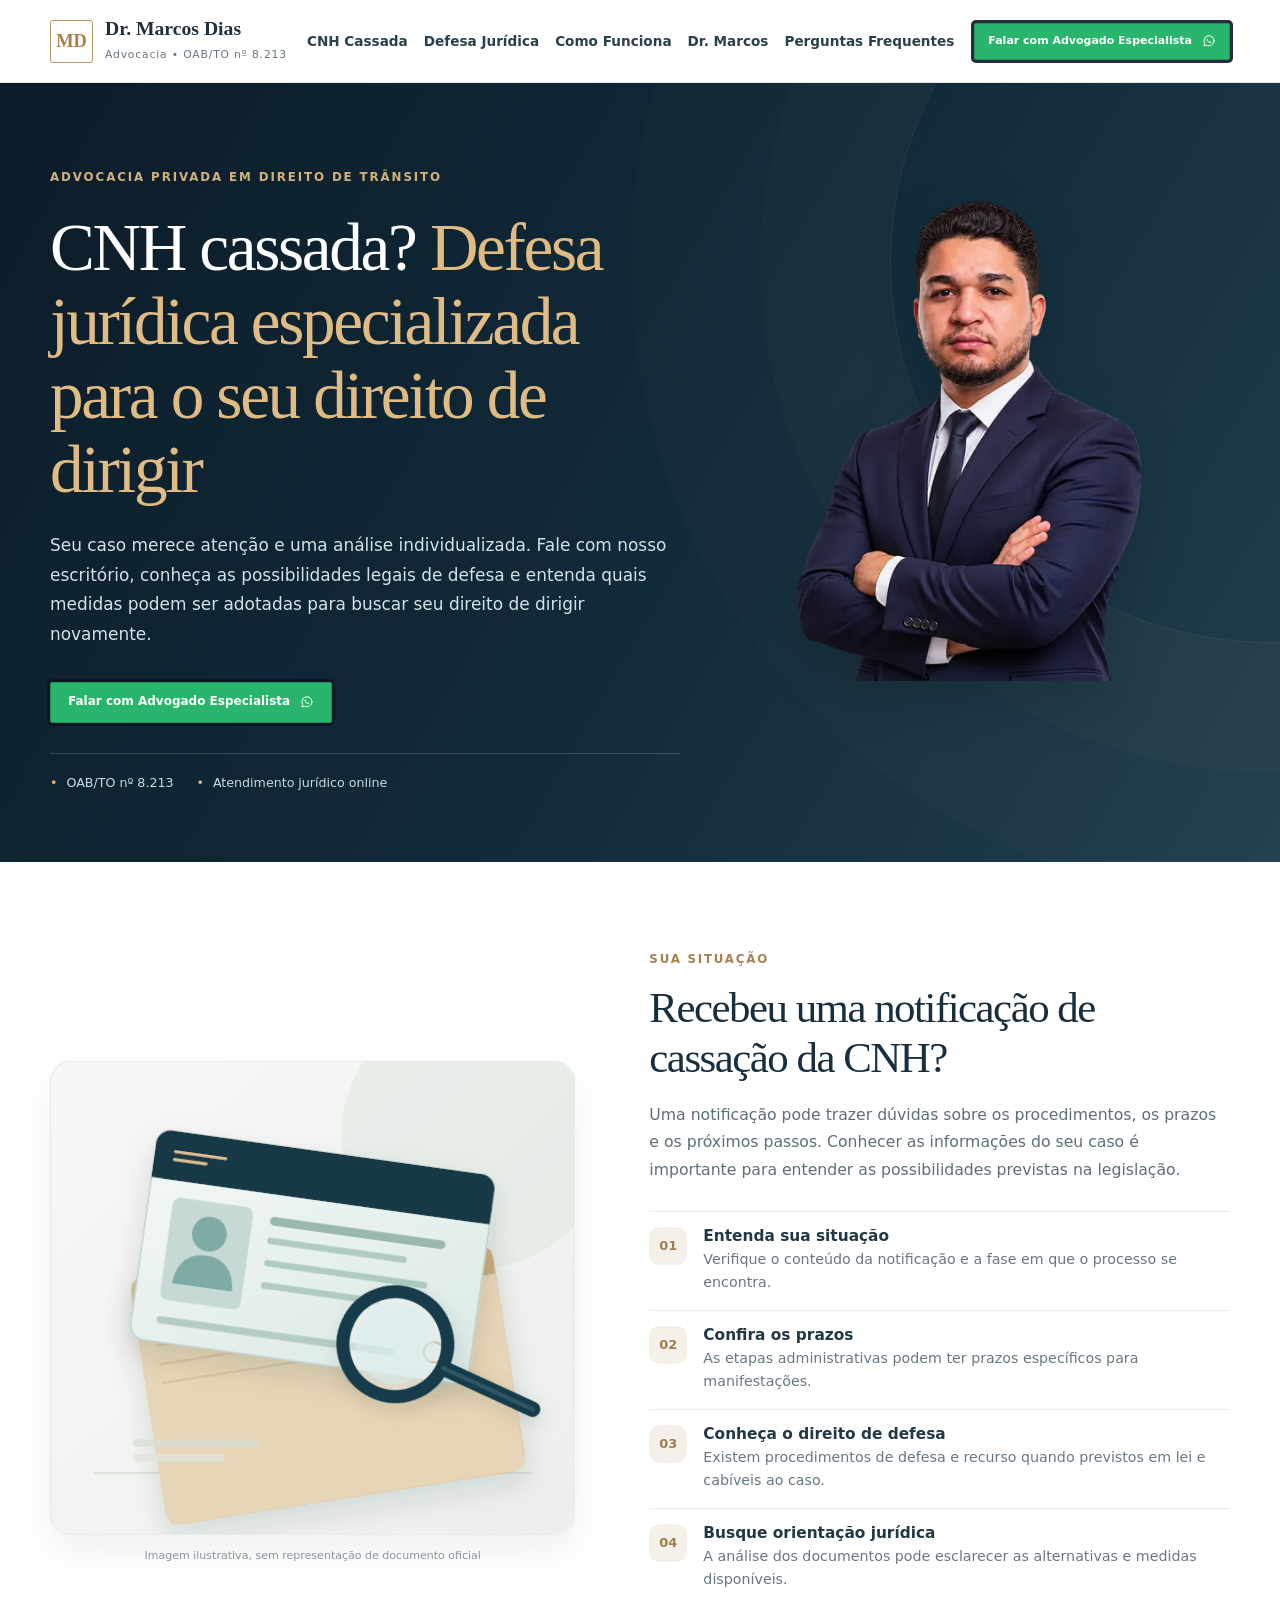
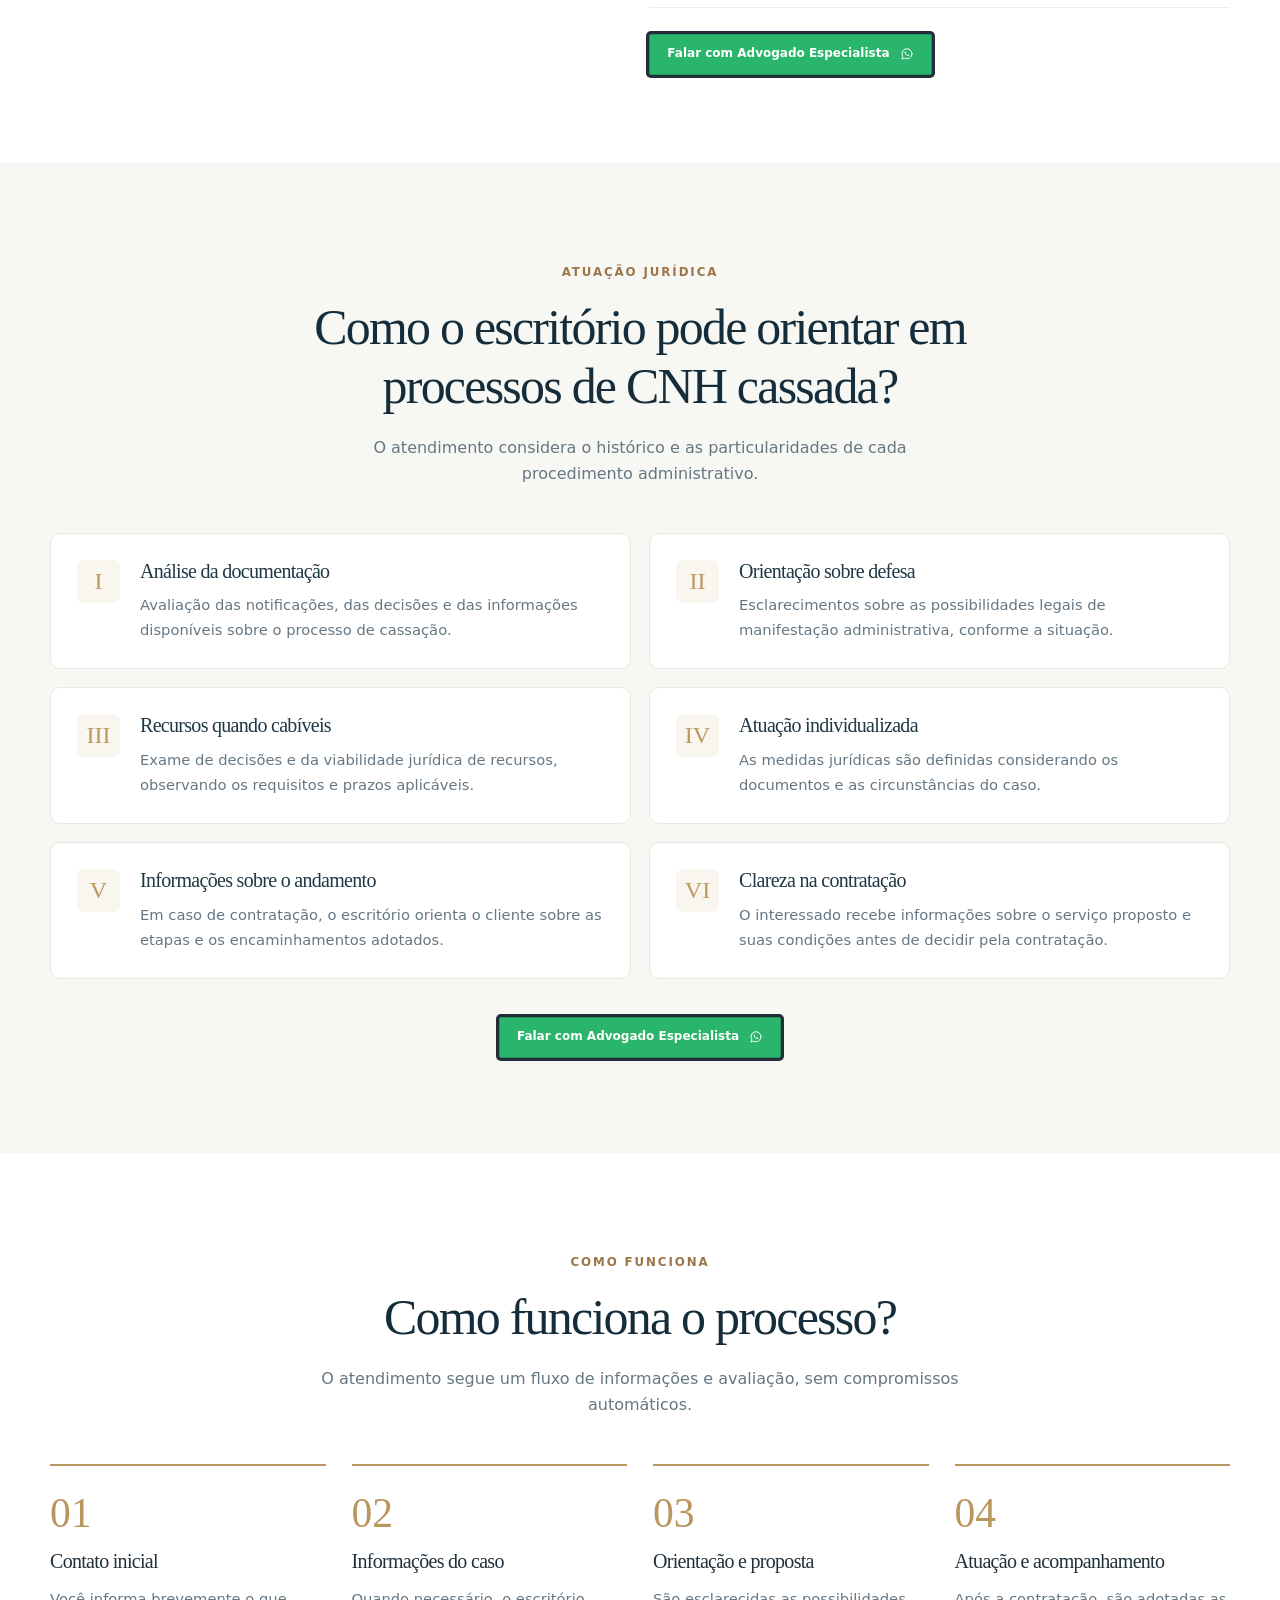
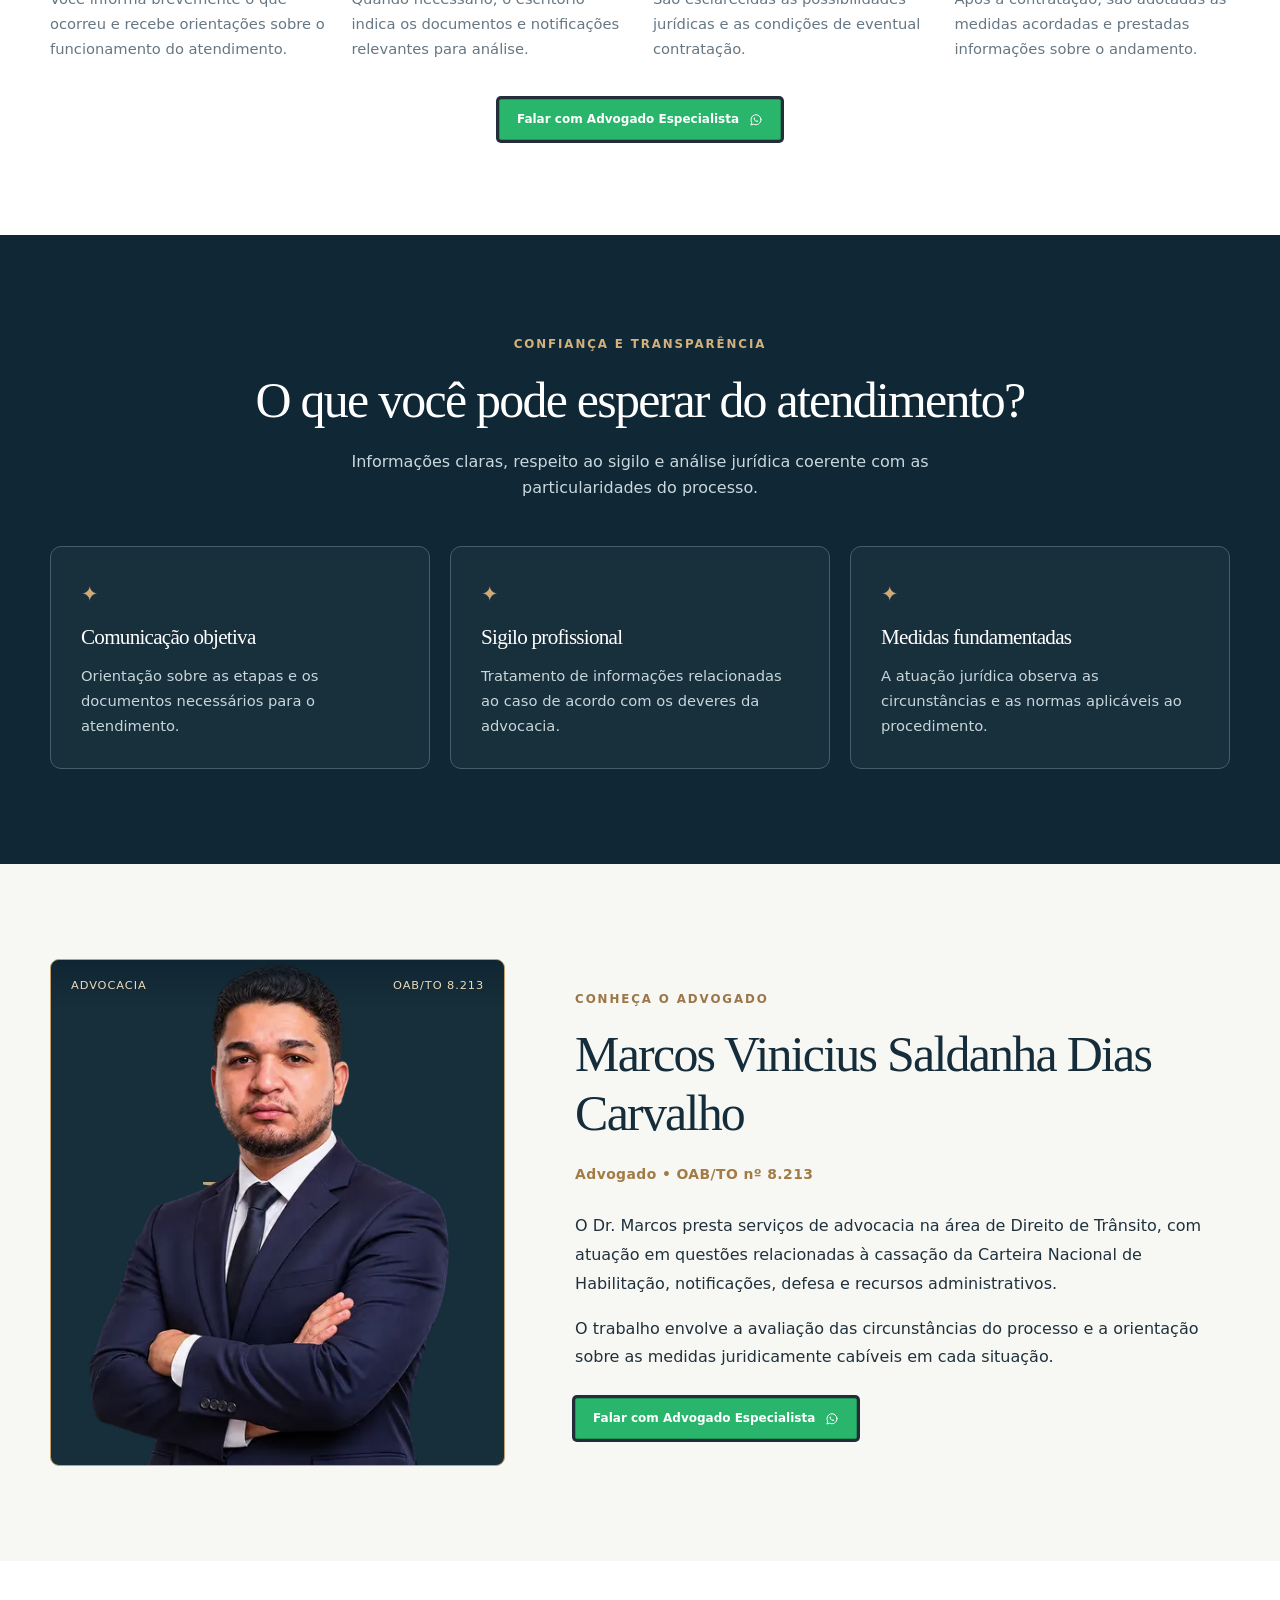
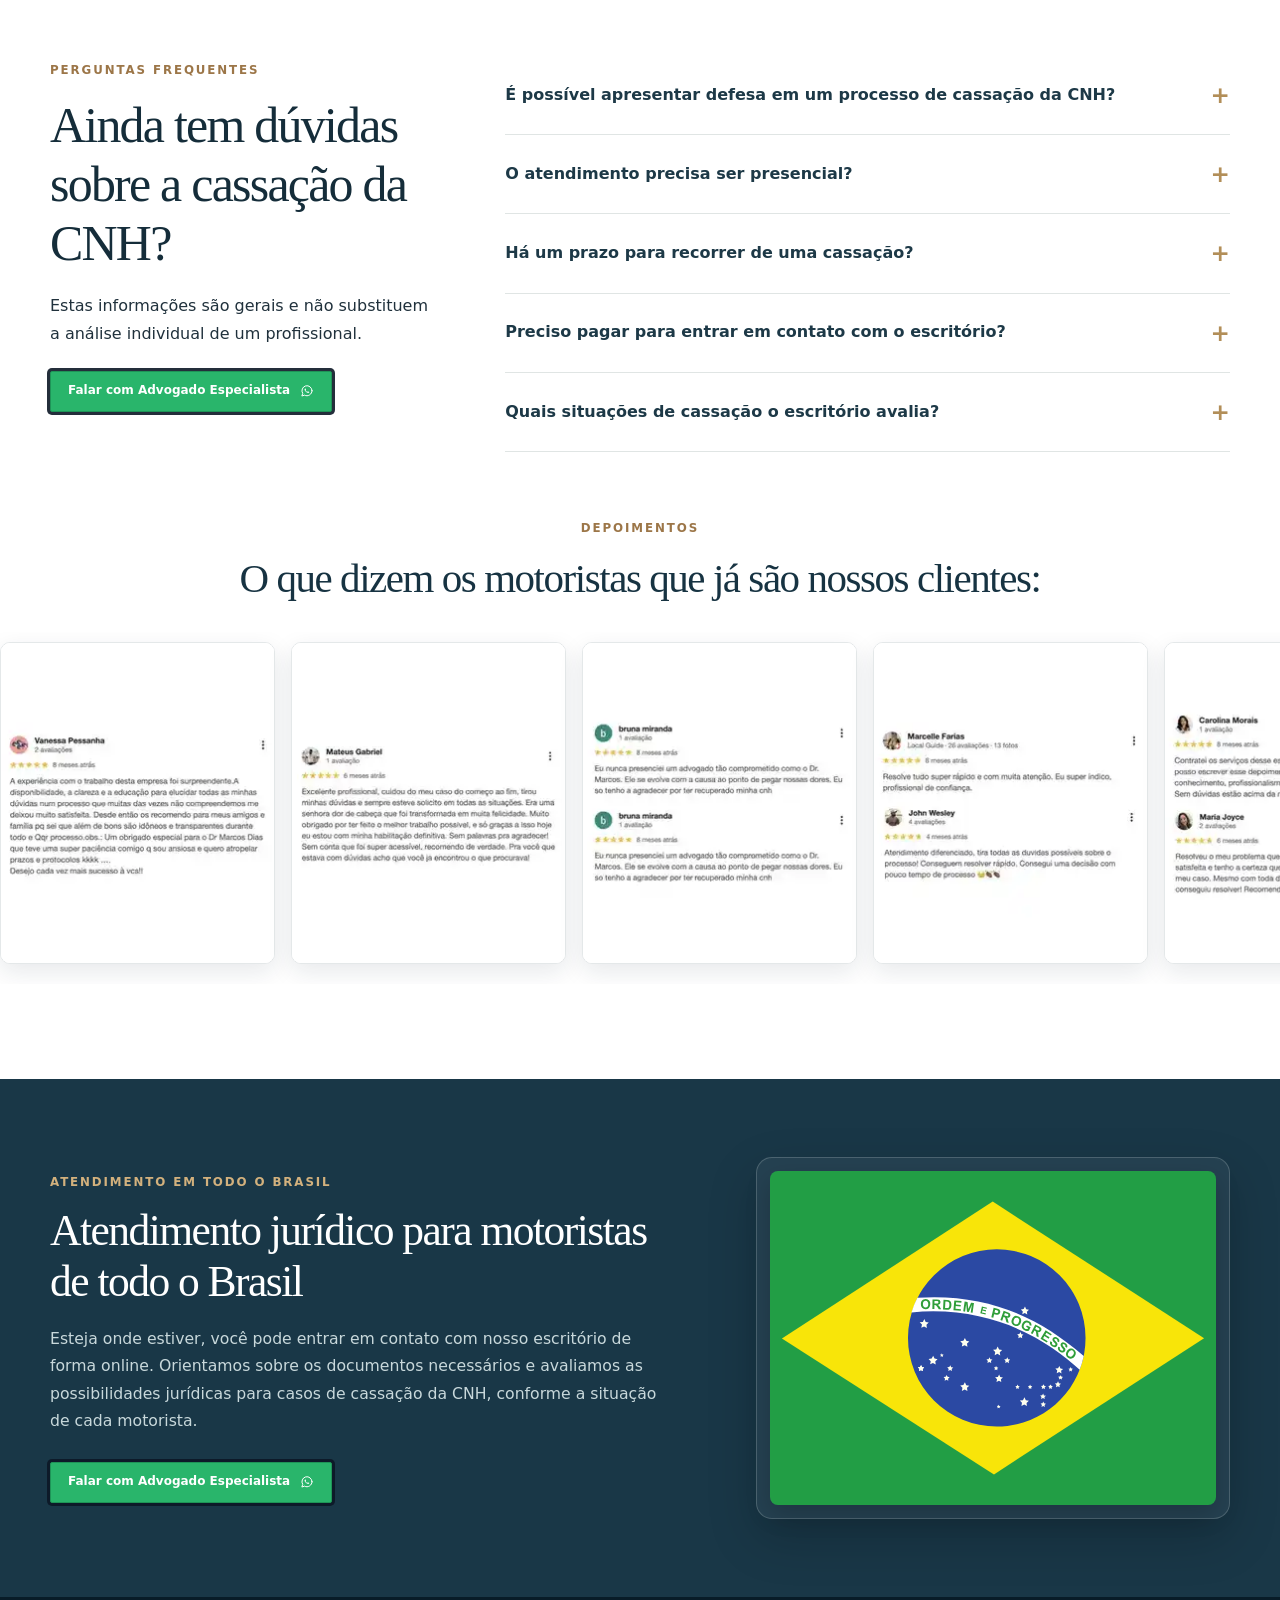
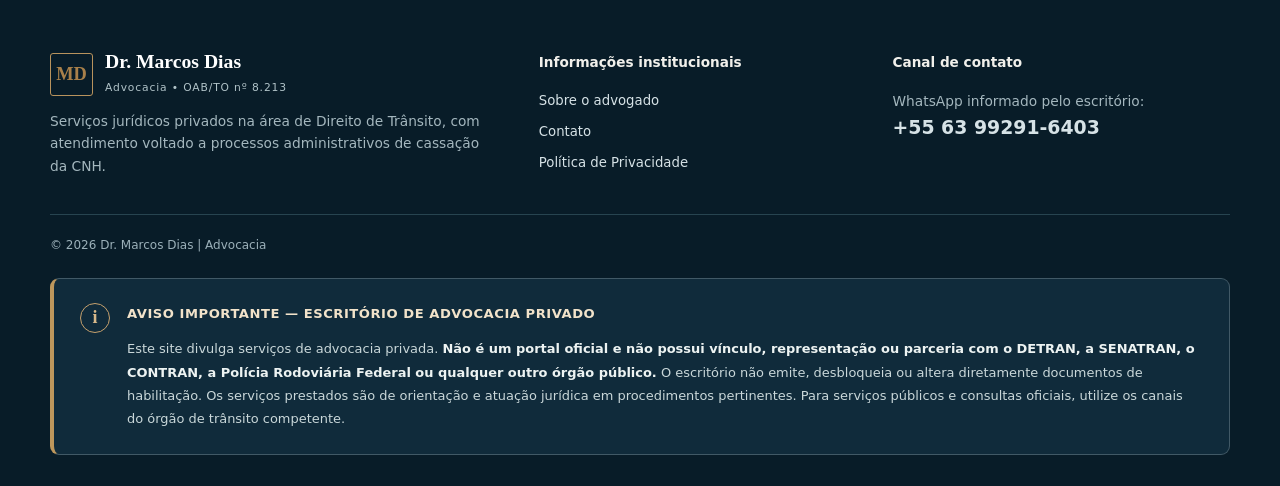
==== commit c94af02e: "ux: renomear links do menu para termos mais claros sobre CNH cassada" ====
--- a/index.html
+++ b/index.html
@@ -24,10 +24,10 @@
       <span><b>Dr. Marcos Dias</b><small>Advocacia • OAB/TO nº 8.213</small></span>
     </a>
     <nav class="lp-nav" aria-label="Menu principal">
-      <a href="#situacao">Sua situação</a><a href="#atuacao">Atuação</a><a href="#etapas">Como funciona</a><a href="#advogado">O advogado</a><a href="#duvidas">Dúvidas</a>
+      <a href="#situacao">CNH Cassada</a><a href="#atuacao">Defesa Jurídica</a><a href="#etapas">Como Funciona</a><a href="#advogado">Dr. Marcos</a><a href="#duvidas">Perguntas Frequentes</a>
     </nav>
     <a class="lp-btn lp-btn-sm lp-btn-dark lp-header-button wa-cta" href="https://wa.me/5563992916403?text=Ol%C3%A1!%20estou%20vindo%20do%20google%20e%20procuro%20por%20advogado%20especialista%20em%20direito%20de%20transito" target="_blank" rel="noopener noreferrer" aria-label="Falar com advogado especialista no WhatsApp"><svg class="wa-cta-icon" viewBox="0 0 24 24" aria-hidden="true" focusable="false" fill="none" xmlns="http://www.w3.org/2000/svg"><path d="M20.6 11.6a8.6 8.6 0 0 1-12.8 7.5L3.2 20.6l1.5-4.5A8.6 8.6 0 1 1 20.6 11.6Z" stroke="currentColor" stroke-width="1.7" stroke-linecap="round" stroke-linejoin="round"/><path d="M8.4 8c-.5.3-.8 1.1-.5 2.1.5 1.7 2.7 4 4.7 4.9 1.2.5 2.5.3 3-.3l.4-.9-2.7-1.3-.9 1c-1.2-.6-2.2-1.6-2.9-2.9l.9-.9-1.2-2.3-.8.6Z" fill="currentColor"/></svg><span class="wa-cta-copy"><span class="wa-cta-label">Falar com Advogado Especialista</span></span></a>
-    <details class="lp-mobile-menu"><summary aria-label="Abrir menu">Menu <span aria-hidden="true">☰</span></summary><nav aria-label="Menu para celular"><a href="#situacao">Sua situação</a><a href="#atuacao">Atuação</a><a href="#etapas">Como funciona</a><a href="#advogado">O advogado</a><a href="#duvidas">Dúvidas</a><a href="./contato.html">Contato</a></nav></details>
+    <details class="lp-mobile-menu"><summary aria-label="Abrir menu">Menu <span aria-hidden="true">☰</span></summary><nav aria-label="Menu para celular"><a href="#situacao">CNH Cassada</a><a href="#atuacao">Defesa Jurídica</a><a href="#etapas">Como Funciona</a><a href="#advogado">Dr. Marcos</a><a href="#duvidas">Perguntas Frequentes</a><a href="./contato.html">Contato</a></nav></details>
   </div>
 </header>
 
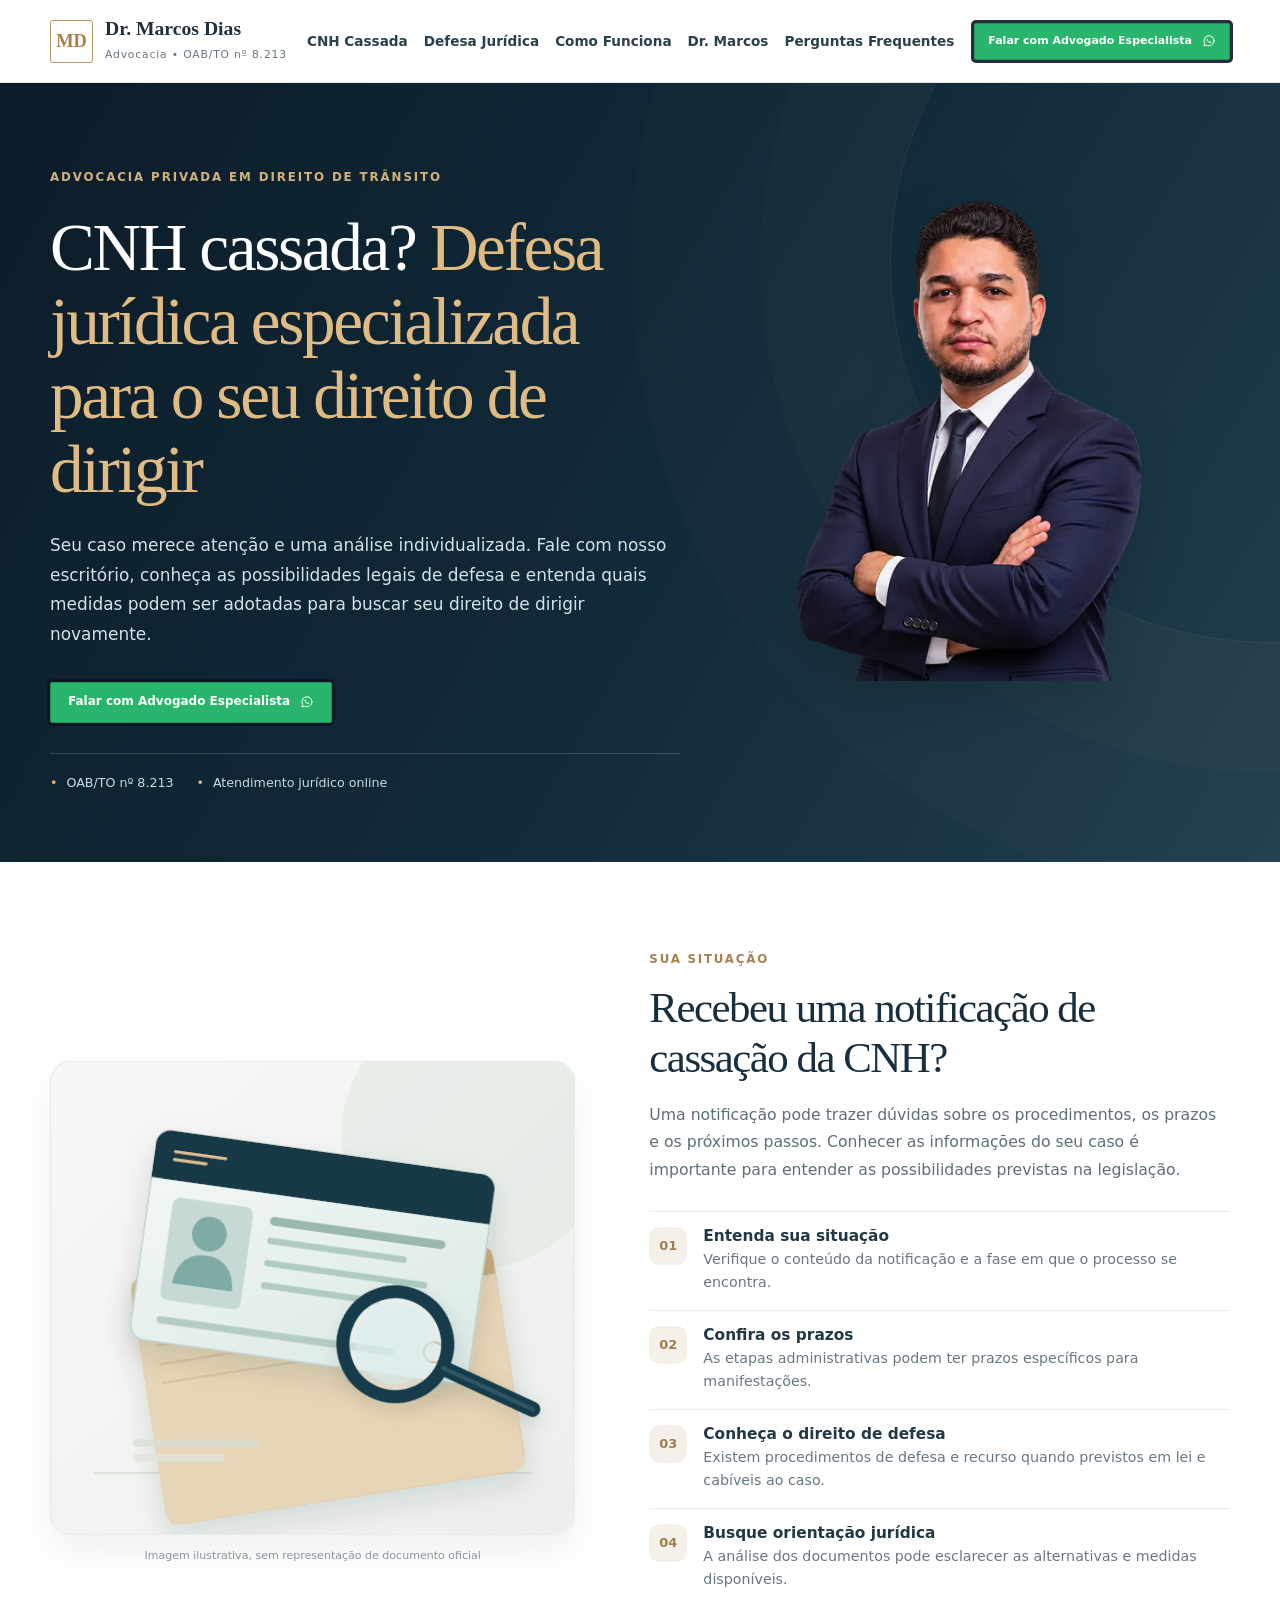
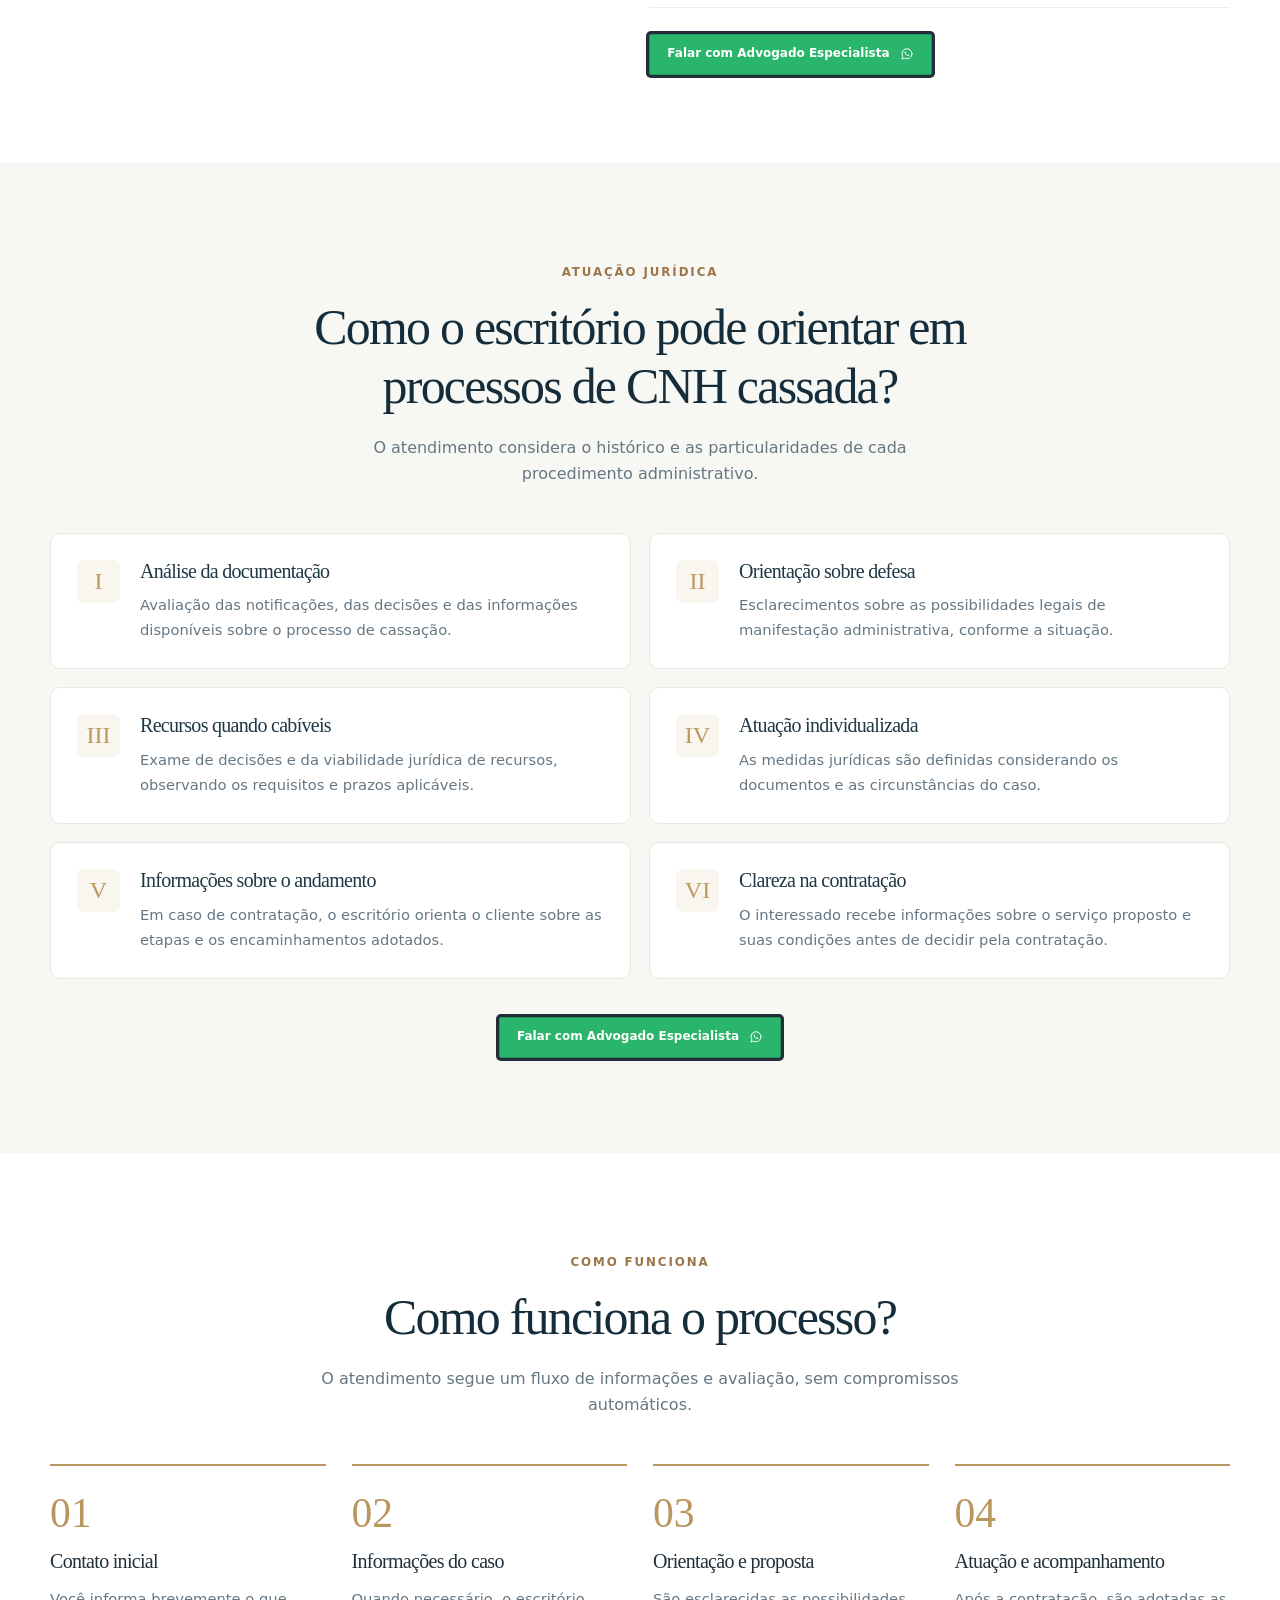
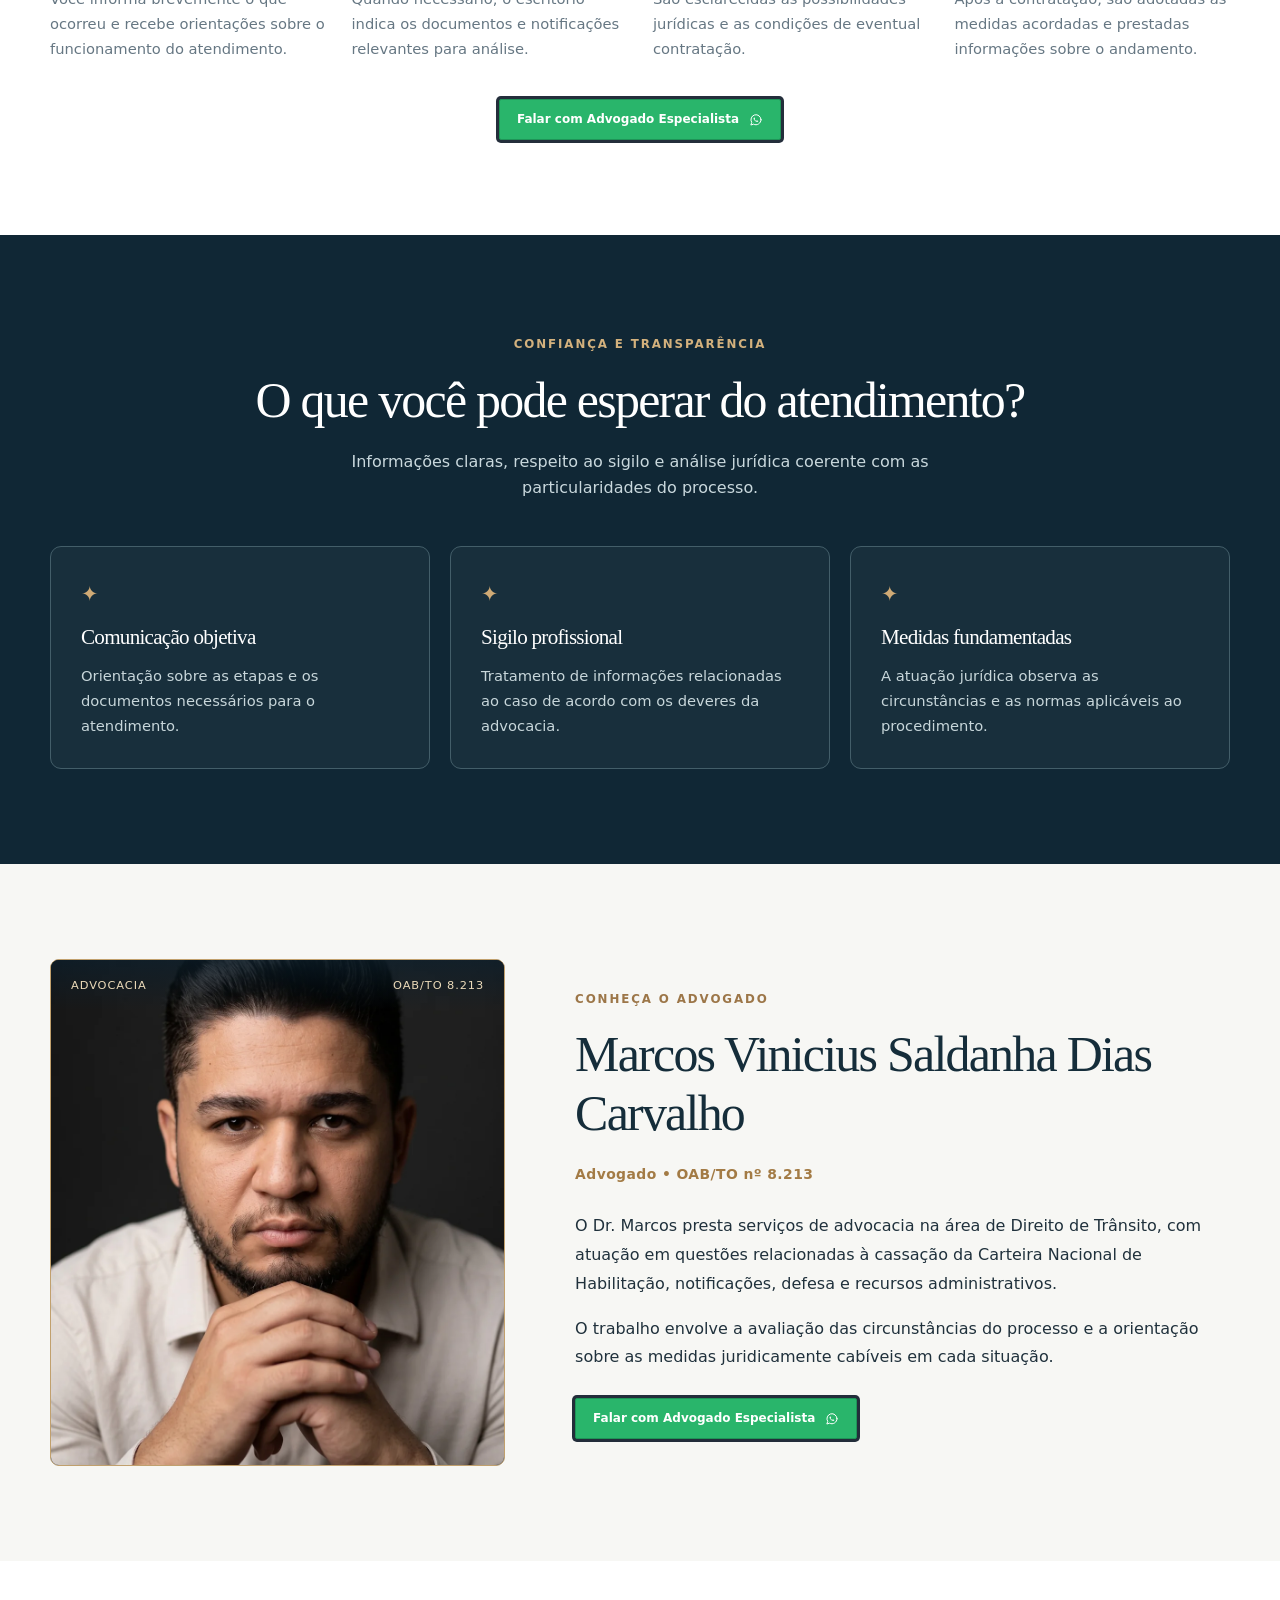
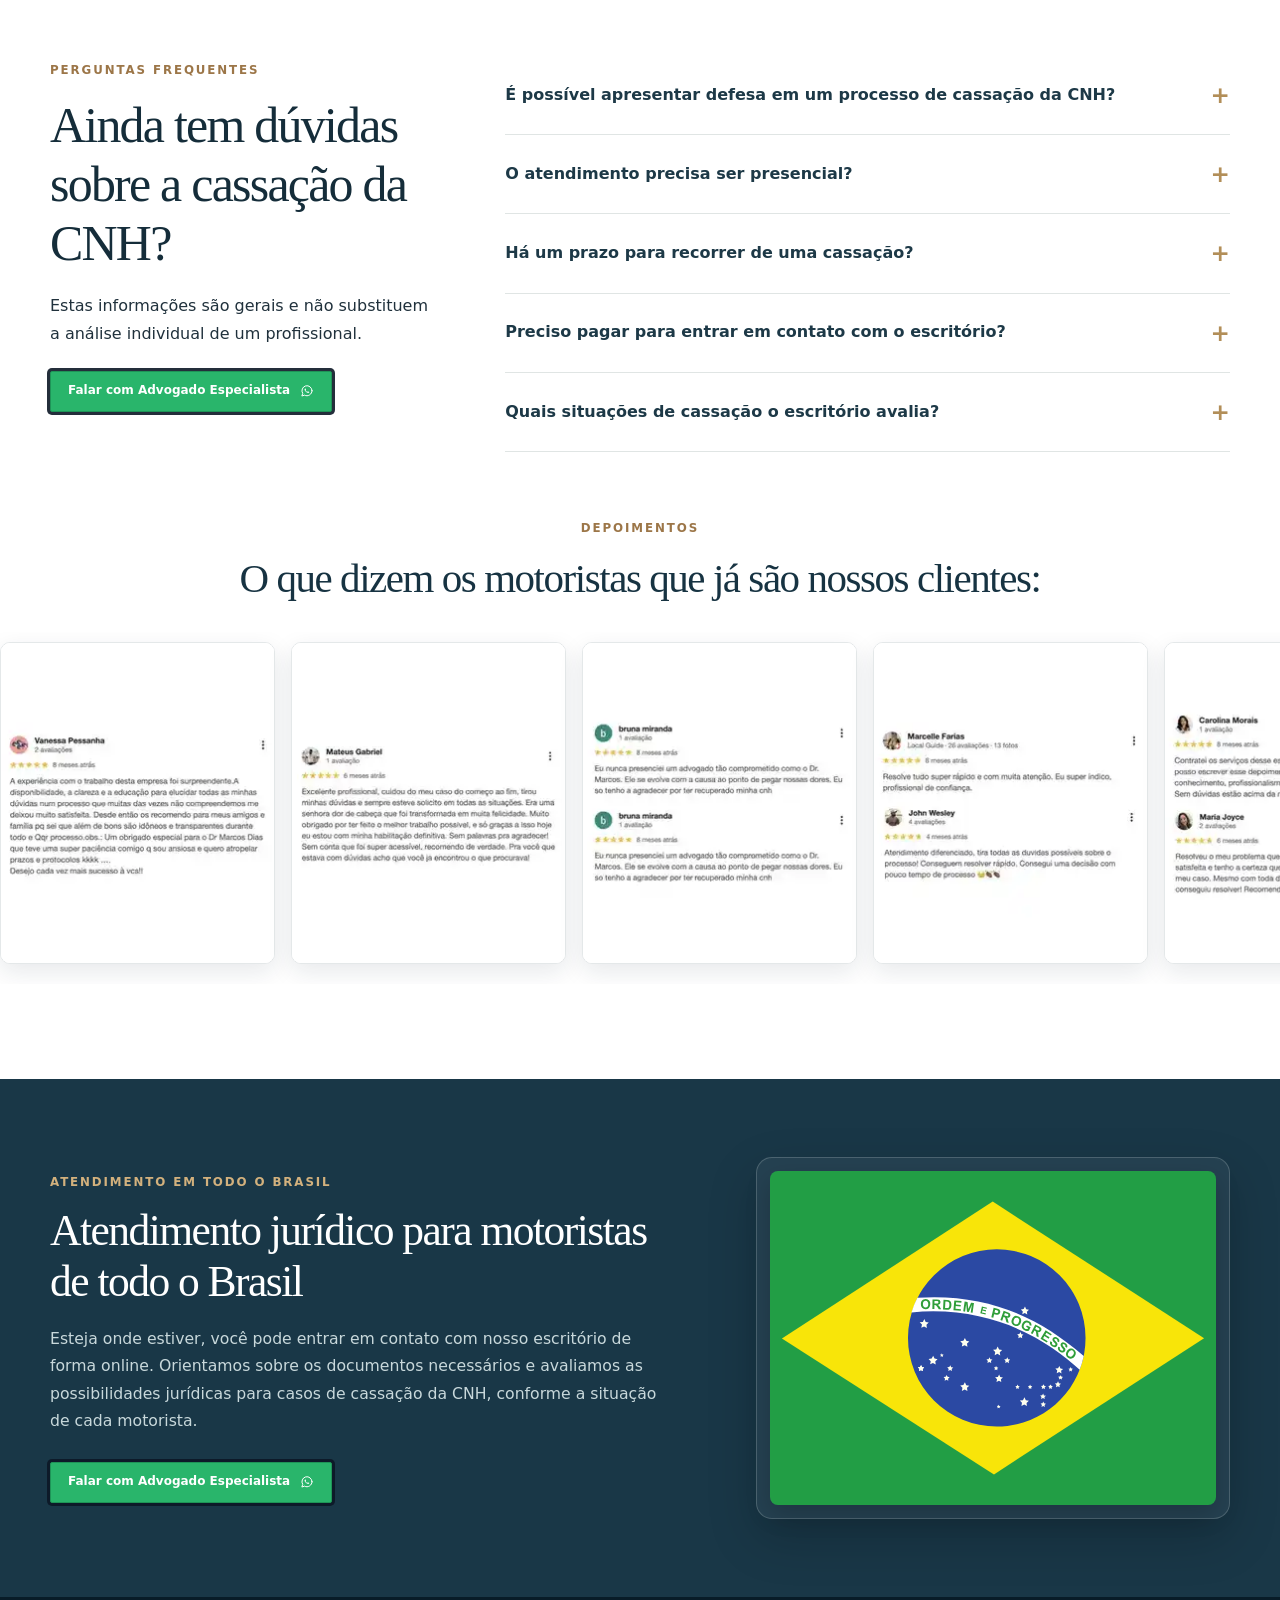
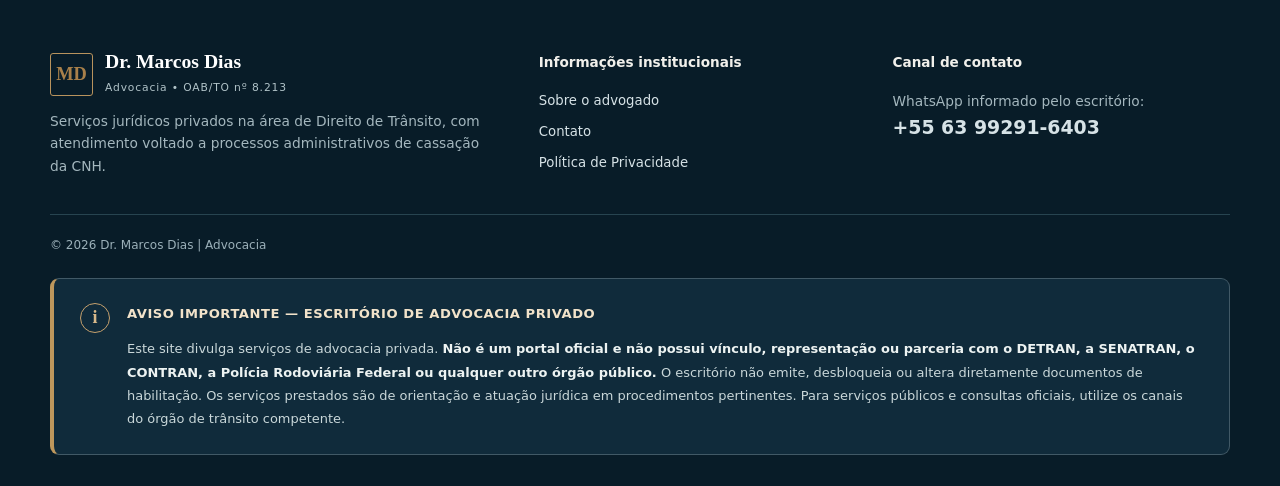
==== commit b8b90d9f: "feat: usar foto enviada do Dr. Marcos na seção Conheça o advogado" ====
--- a/index.html
+++ b/index.html
@@ -110,7 +110,7 @@
 
 <section class="lp-section lp-section-light" id="advogado">
   <div class="lp-container lp-about-grid">
-    <div class="lp-portrait-wrap"><div class="lp-portrait-header"><span>ADVOCACIA</span><span>OAB/TO 8.213</span></div><img src="./assets/advogado-marcos-dias.webp" alt="Retrato do advogado Dr. Marcos Dias" loading="lazy" width="570" height="546"></div>
+    <div class="lp-portrait-wrap"><div class="lp-portrait-header"><span>ADVOCACIA</span><span>OAB/TO 8.213</span></div><img src="./assets/advogado-marcos-foto-08.webp" alt="Fotografia do advogado Dr. Marcos Dias" loading="lazy" width="1000" height="1339" decoding="async"></div>
     <div class="lp-about-copy"><span class="lp-kicker">CONHEÇA O ADVOGADO</span><h2>Marcos Vinicius Saldanha Dias Carvalho</h2><p class="lp-oab">Advogado • OAB/TO nº 8.213</p><p>O Dr. Marcos presta serviços de advocacia na área de Direito de Trânsito, com atuação em questões relacionadas à cassação da Carteira Nacional de Habilitação, notificações, defesa e recursos administrativos.</p><p>O trabalho envolve a avaliação das circunstâncias do processo e a orientação sobre as medidas juridicamente cabíveis em cada situação.</p><a class="lp-btn lp-btn-dark wa-cta" href="https://wa.me/5563992916403?text=Ol%C3%A1!%20estou%20vindo%20do%20google%20e%20procuro%20por%20advogado%20especialista%20em%20direito%20de%20transito" target="_blank" rel="noopener noreferrer" aria-label="Falar com advogado especialista no WhatsApp"><svg class="wa-cta-icon" viewBox="0 0 24 24" aria-hidden="true" focusable="false" fill="none" xmlns="http://www.w3.org/2000/svg"><path d="M20.6 11.6a8.6 8.6 0 0 1-12.8 7.5L3.2 20.6l1.5-4.5A8.6 8.6 0 1 1 20.6 11.6Z" stroke="currentColor" stroke-width="1.7" stroke-linecap="round" stroke-linejoin="round"/><path d="M8.4 8c-.5.3-.8 1.1-.5 2.1.5 1.7 2.7 4 4.7 4.9 1.2.5 2.5.3 3-.3l.4-.9-2.7-1.3-.9 1c-1.2-.6-2.2-1.6-2.9-2.9l.9-.9-1.2-2.3-.8.6Z" fill="currentColor"/></svg><span class="wa-cta-copy"><span class="wa-cta-label">Falar com Advogado Especialista</span></span></a></div>
   </div>
 </section>
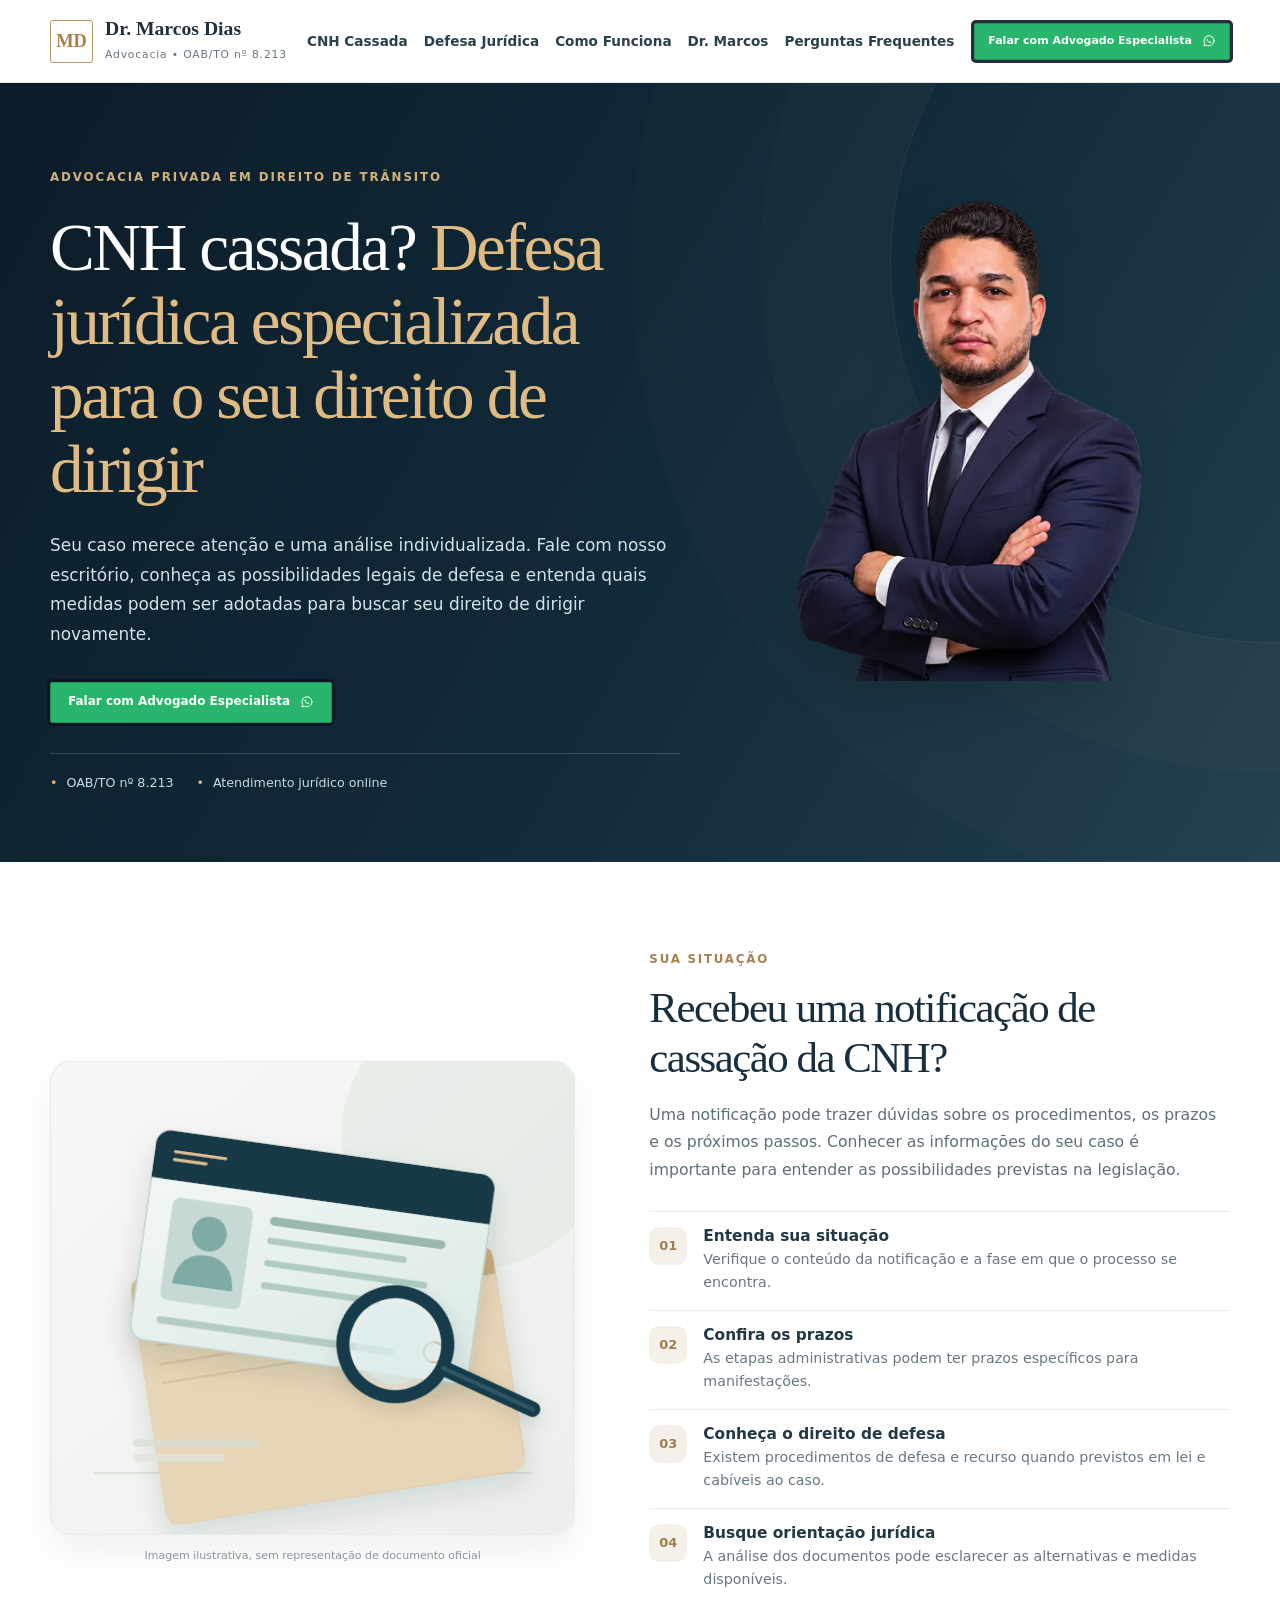
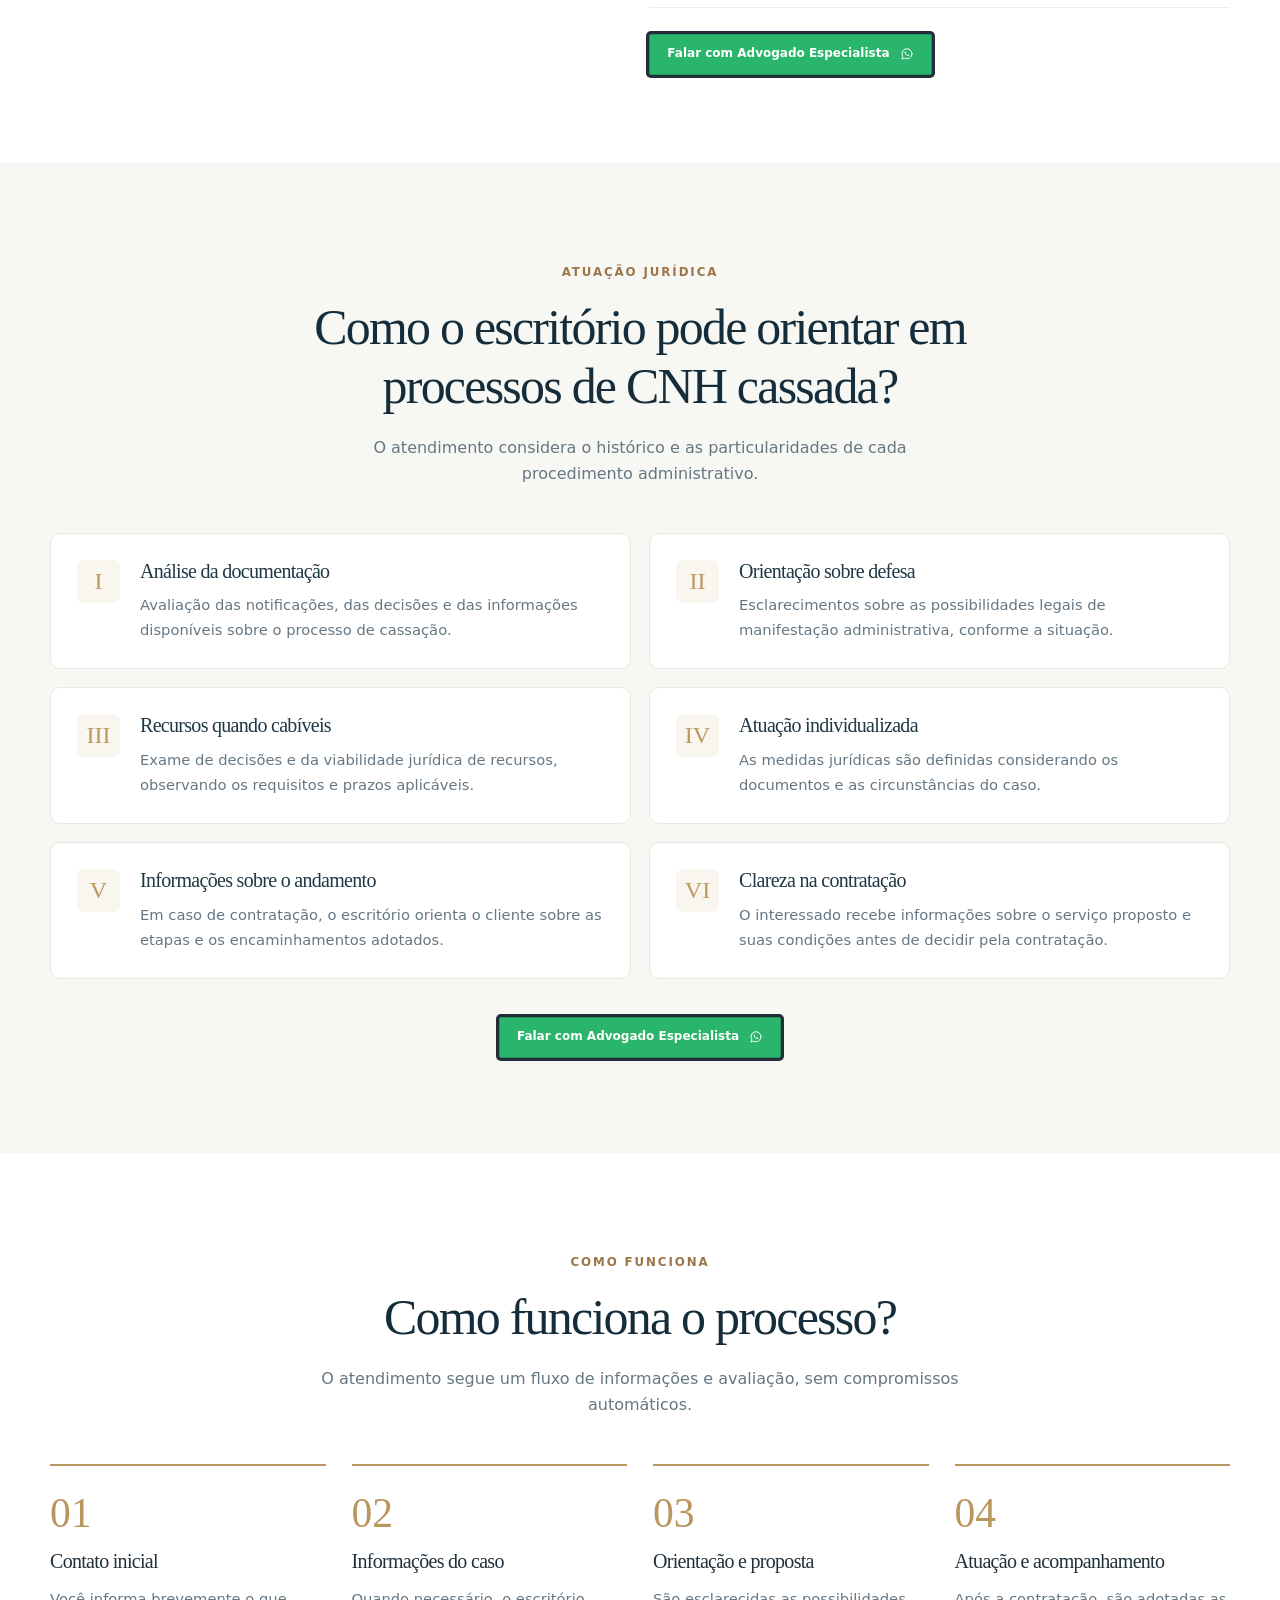
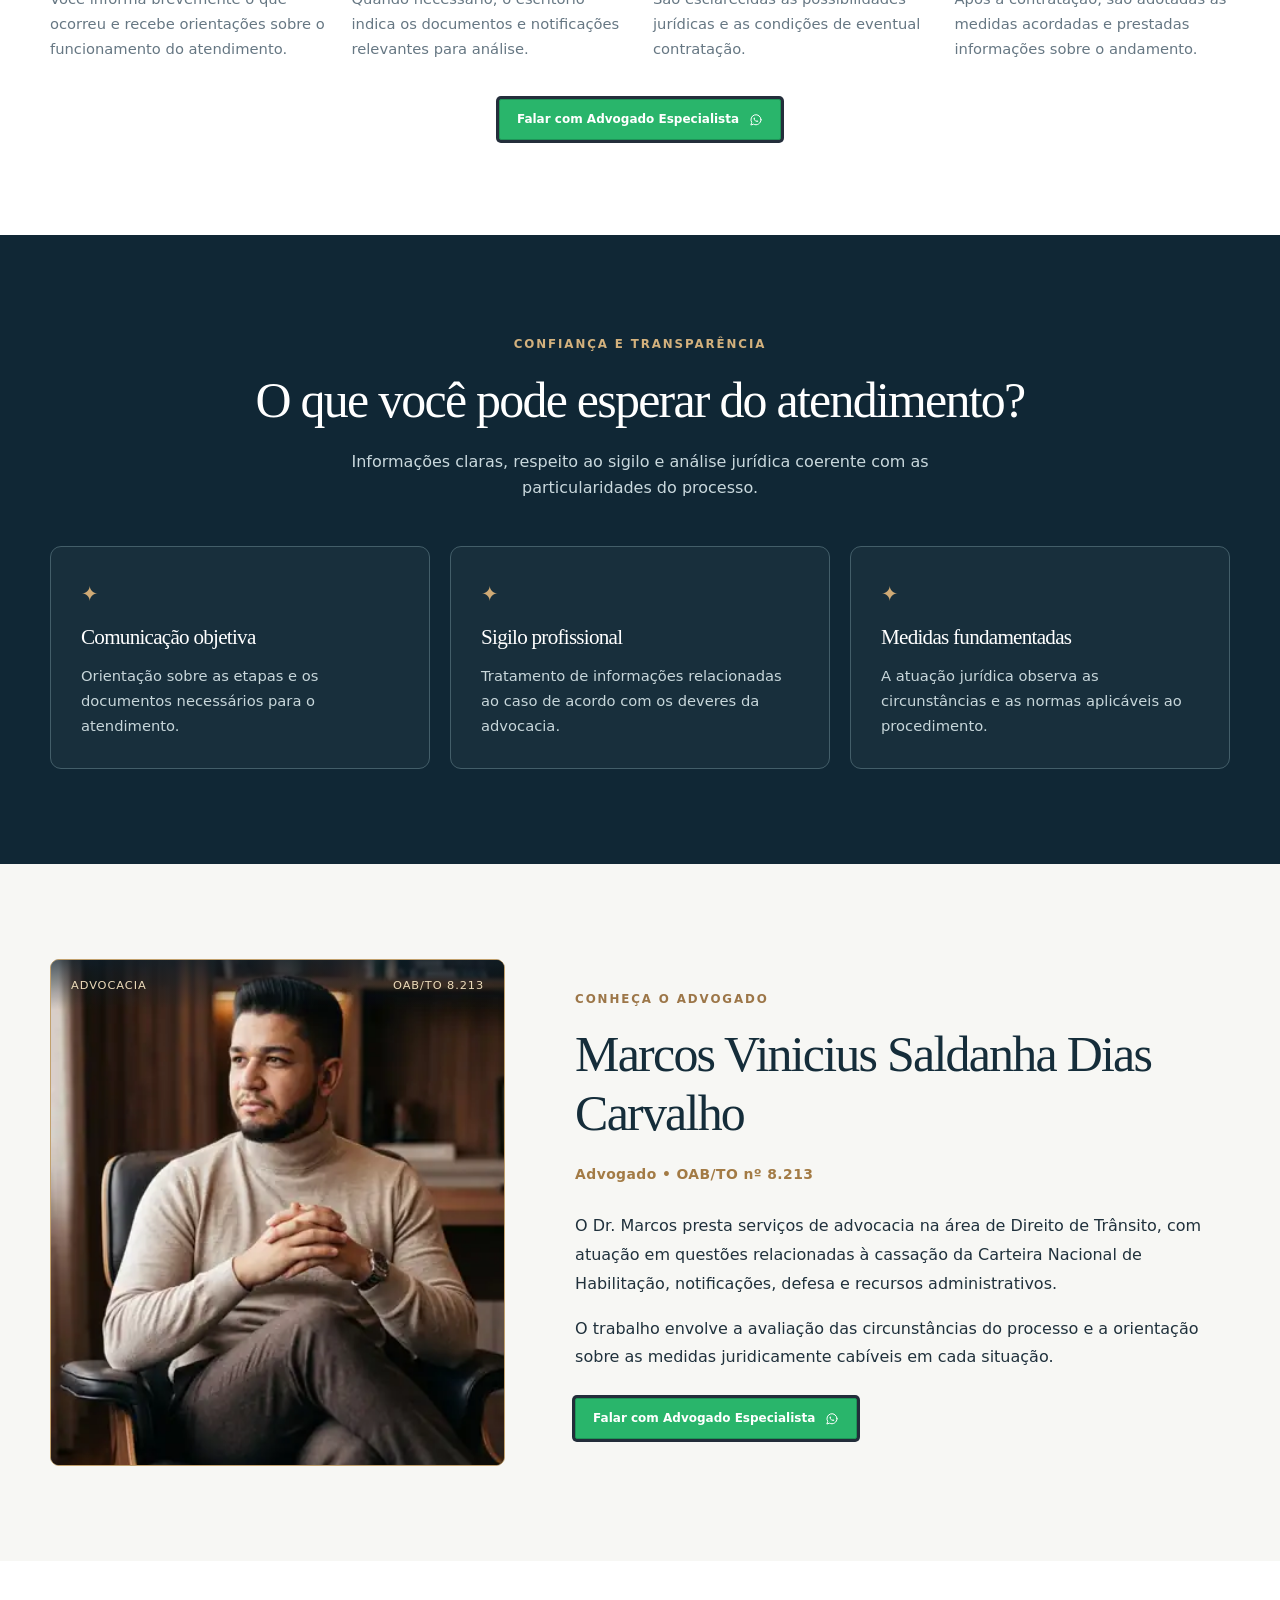
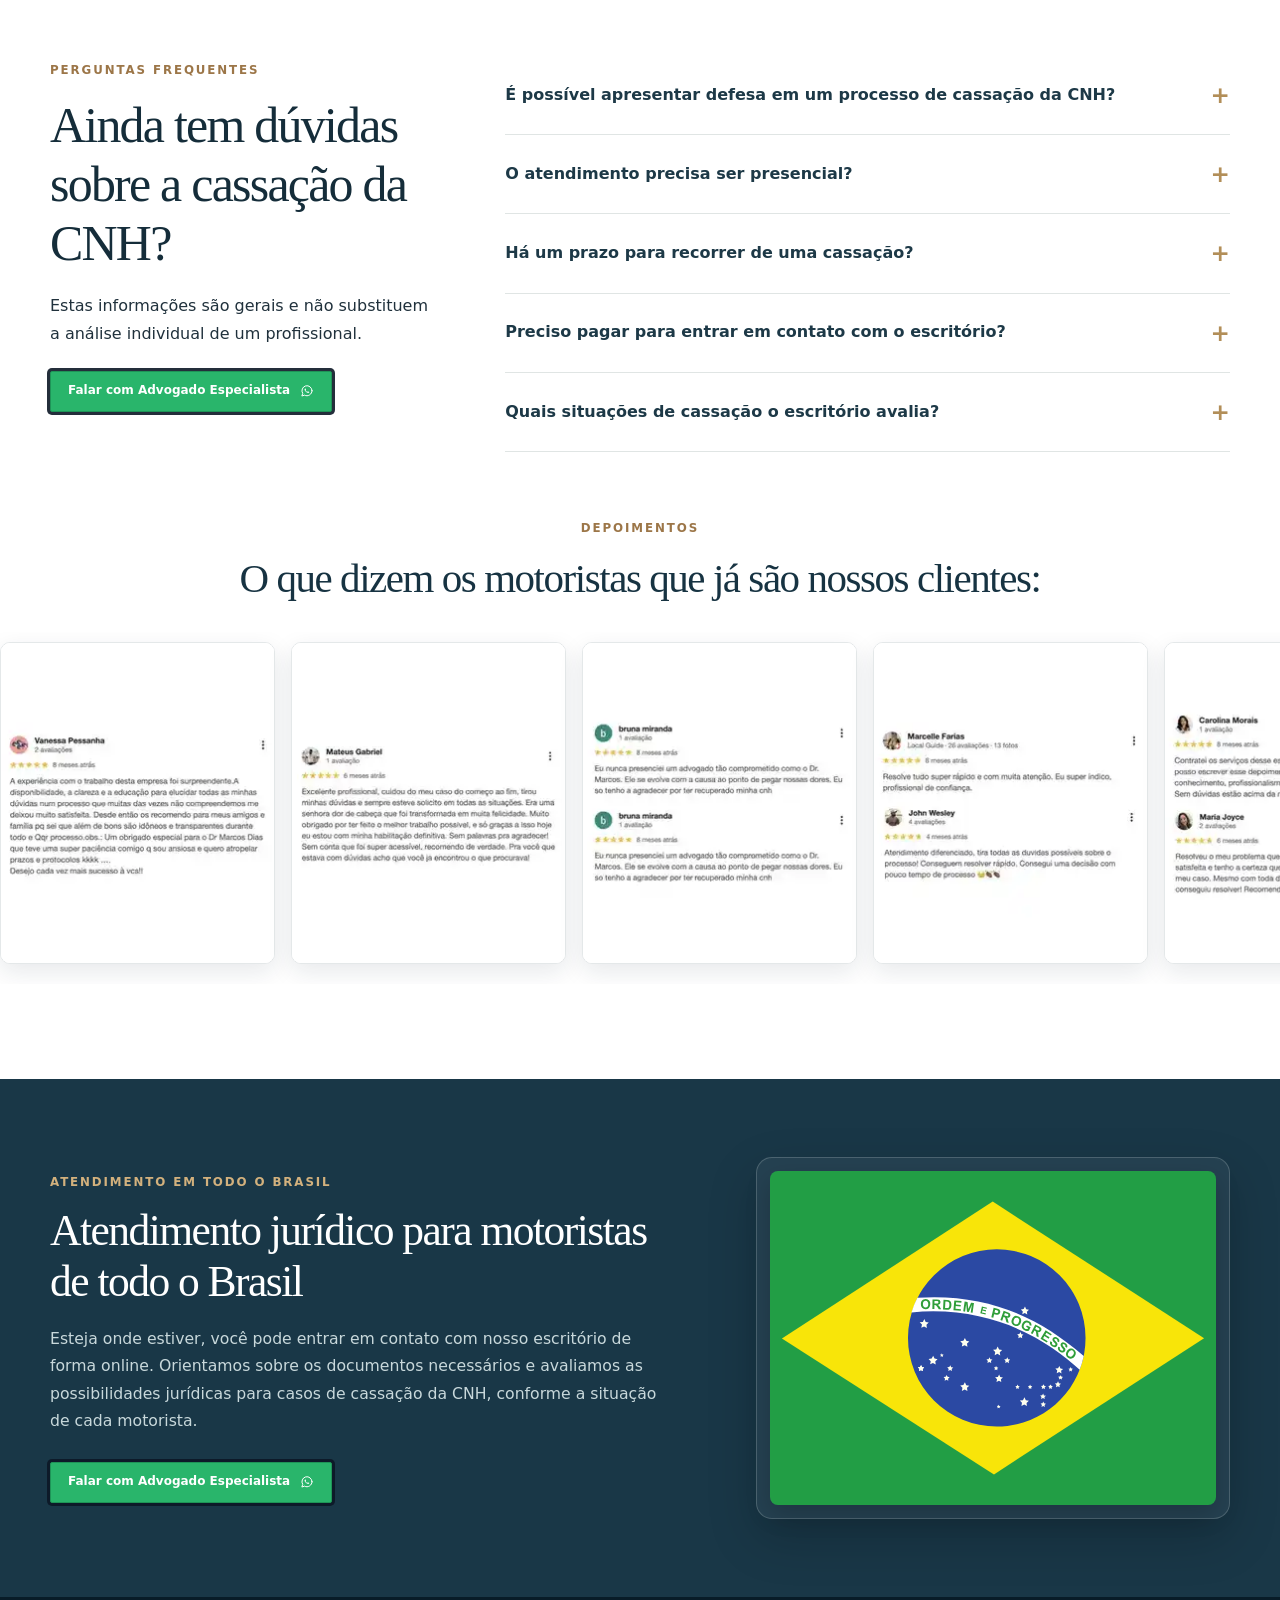
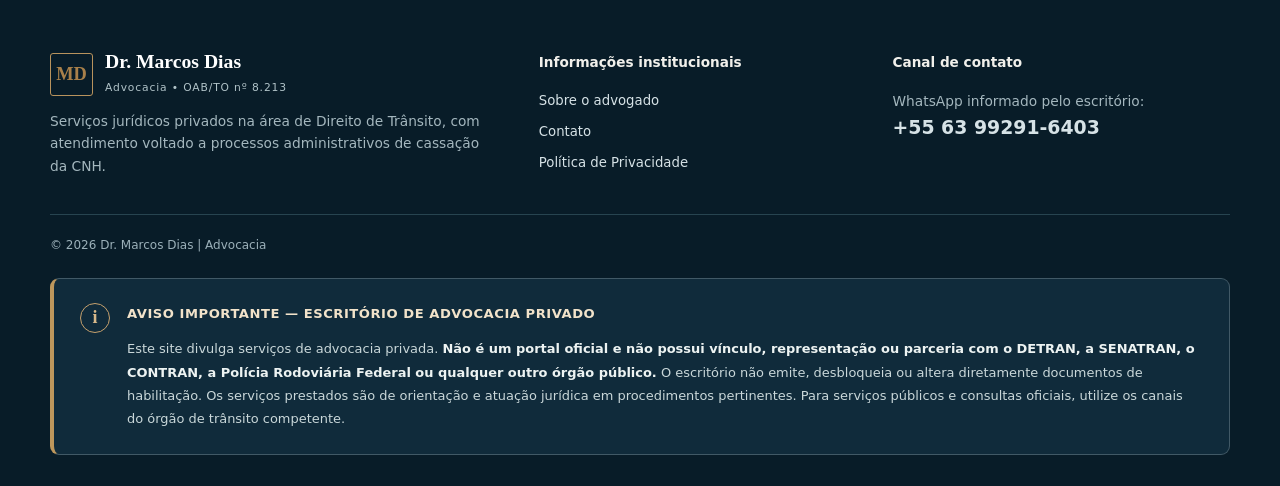
==== commit ae866acf: "fix: usar FOTO 05 enviada na seção Conheça o Advogado" ====
--- a/index.html
+++ b/index.html
@@ -110,7 +110,7 @@
 
 <section class="lp-section lp-section-light" id="advogado">
   <div class="lp-container lp-about-grid">
-    <div class="lp-portrait-wrap"><div class="lp-portrait-header"><span>ADVOCACIA</span><span>OAB/TO 8.213</span></div><img src="./assets/advogado-marcos-foto-08.webp" alt="Fotografia do advogado Dr. Marcos Dias" loading="lazy" width="1000" height="1339" decoding="async"></div>
+    <div class="lp-portrait-wrap"><div class="lp-portrait-header"><span>ADVOCACIA</span><span>OAB/TO 8.213</span></div><img src="./assets/advogado-marcos-foto-05.webp" alt="Fotografia do advogado Dr. Marcos Dias sentado no escritório" loading="lazy" width="380" height="507" decoding="async"></div>
     <div class="lp-about-copy"><span class="lp-kicker">CONHEÇA O ADVOGADO</span><h2>Marcos Vinicius Saldanha Dias Carvalho</h2><p class="lp-oab">Advogado • OAB/TO nº 8.213</p><p>O Dr. Marcos presta serviços de advocacia na área de Direito de Trânsito, com atuação em questões relacionadas à cassação da Carteira Nacional de Habilitação, notificações, defesa e recursos administrativos.</p><p>O trabalho envolve a avaliação das circunstâncias do processo e a orientação sobre as medidas juridicamente cabíveis em cada situação.</p><a class="lp-btn lp-btn-dark wa-cta" href="https://wa.me/5563992916403?text=Ol%C3%A1!%20estou%20vindo%20do%20google%20e%20procuro%20por%20advogado%20especialista%20em%20direito%20de%20transito" target="_blank" rel="noopener noreferrer" aria-label="Falar com advogado especialista no WhatsApp"><svg class="wa-cta-icon" viewBox="0 0 24 24" aria-hidden="true" focusable="false" fill="none" xmlns="http://www.w3.org/2000/svg"><path d="M20.6 11.6a8.6 8.6 0 0 1-12.8 7.5L3.2 20.6l1.5-4.5A8.6 8.6 0 1 1 20.6 11.6Z" stroke="currentColor" stroke-width="1.7" stroke-linecap="round" stroke-linejoin="round"/><path d="M8.4 8c-.5.3-.8 1.1-.5 2.1.5 1.7 2.7 4 4.7 4.9 1.2.5 2.5.3 3-.3l.4-.9-2.7-1.3-.9 1c-1.2-.6-2.2-1.6-2.9-2.9l.9-.9-1.2-2.3-.8.6Z" fill="currentColor"/></svg><span class="wa-cta-copy"><span class="wa-cta-label">Falar com Advogado Especialista</span></span></a></div>
   </div>
 </section>
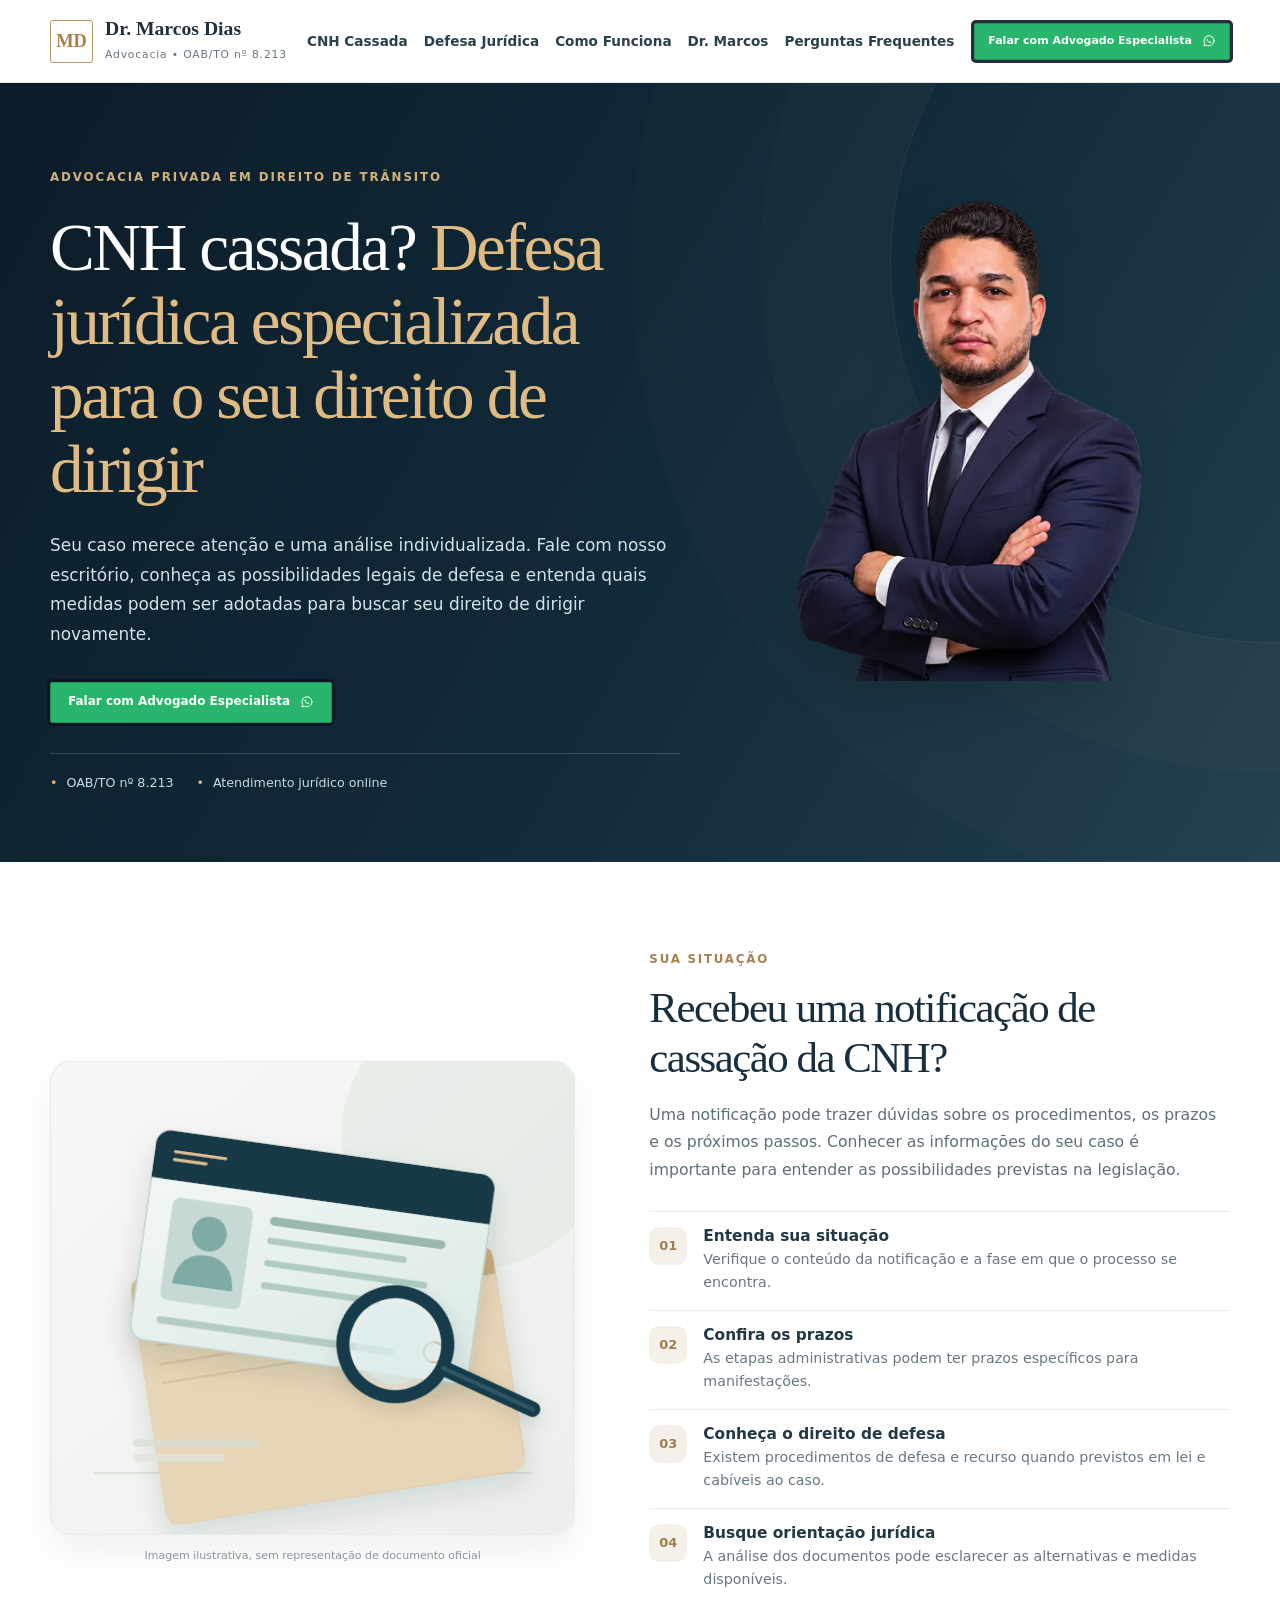
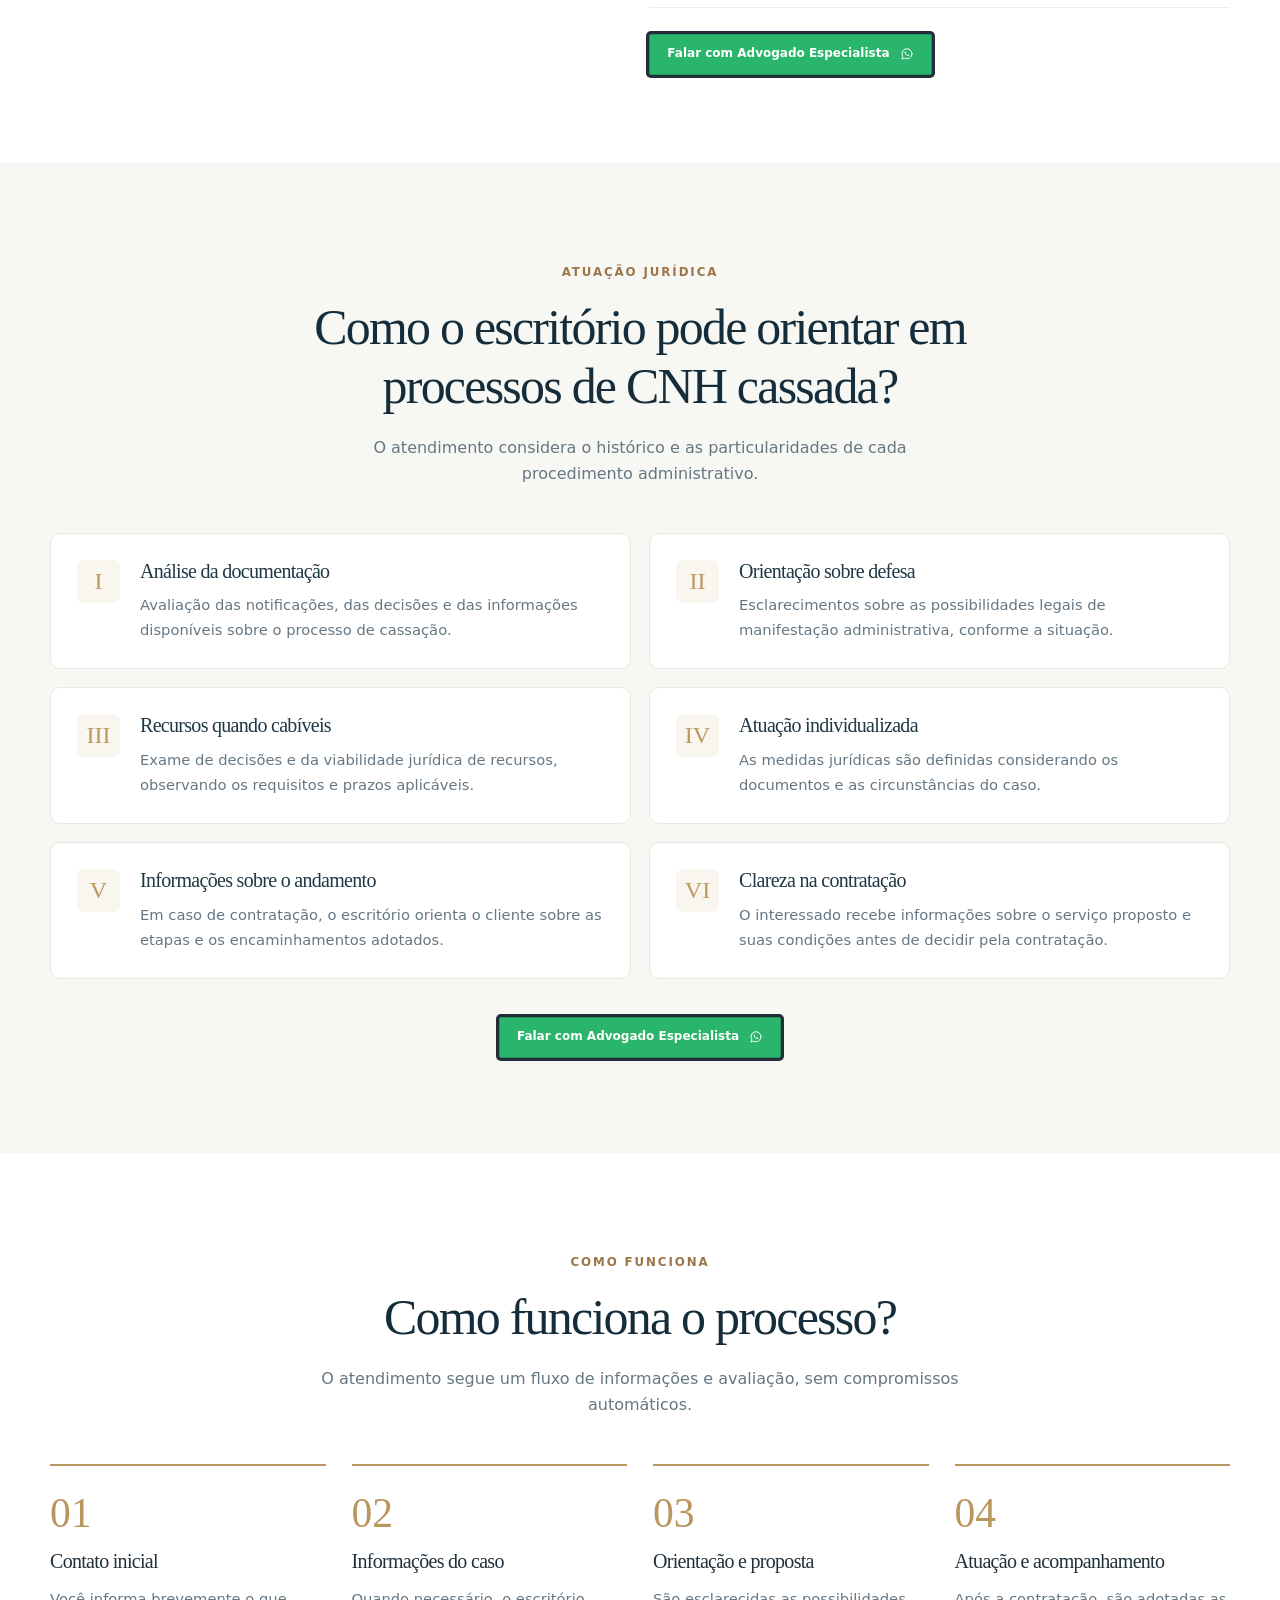
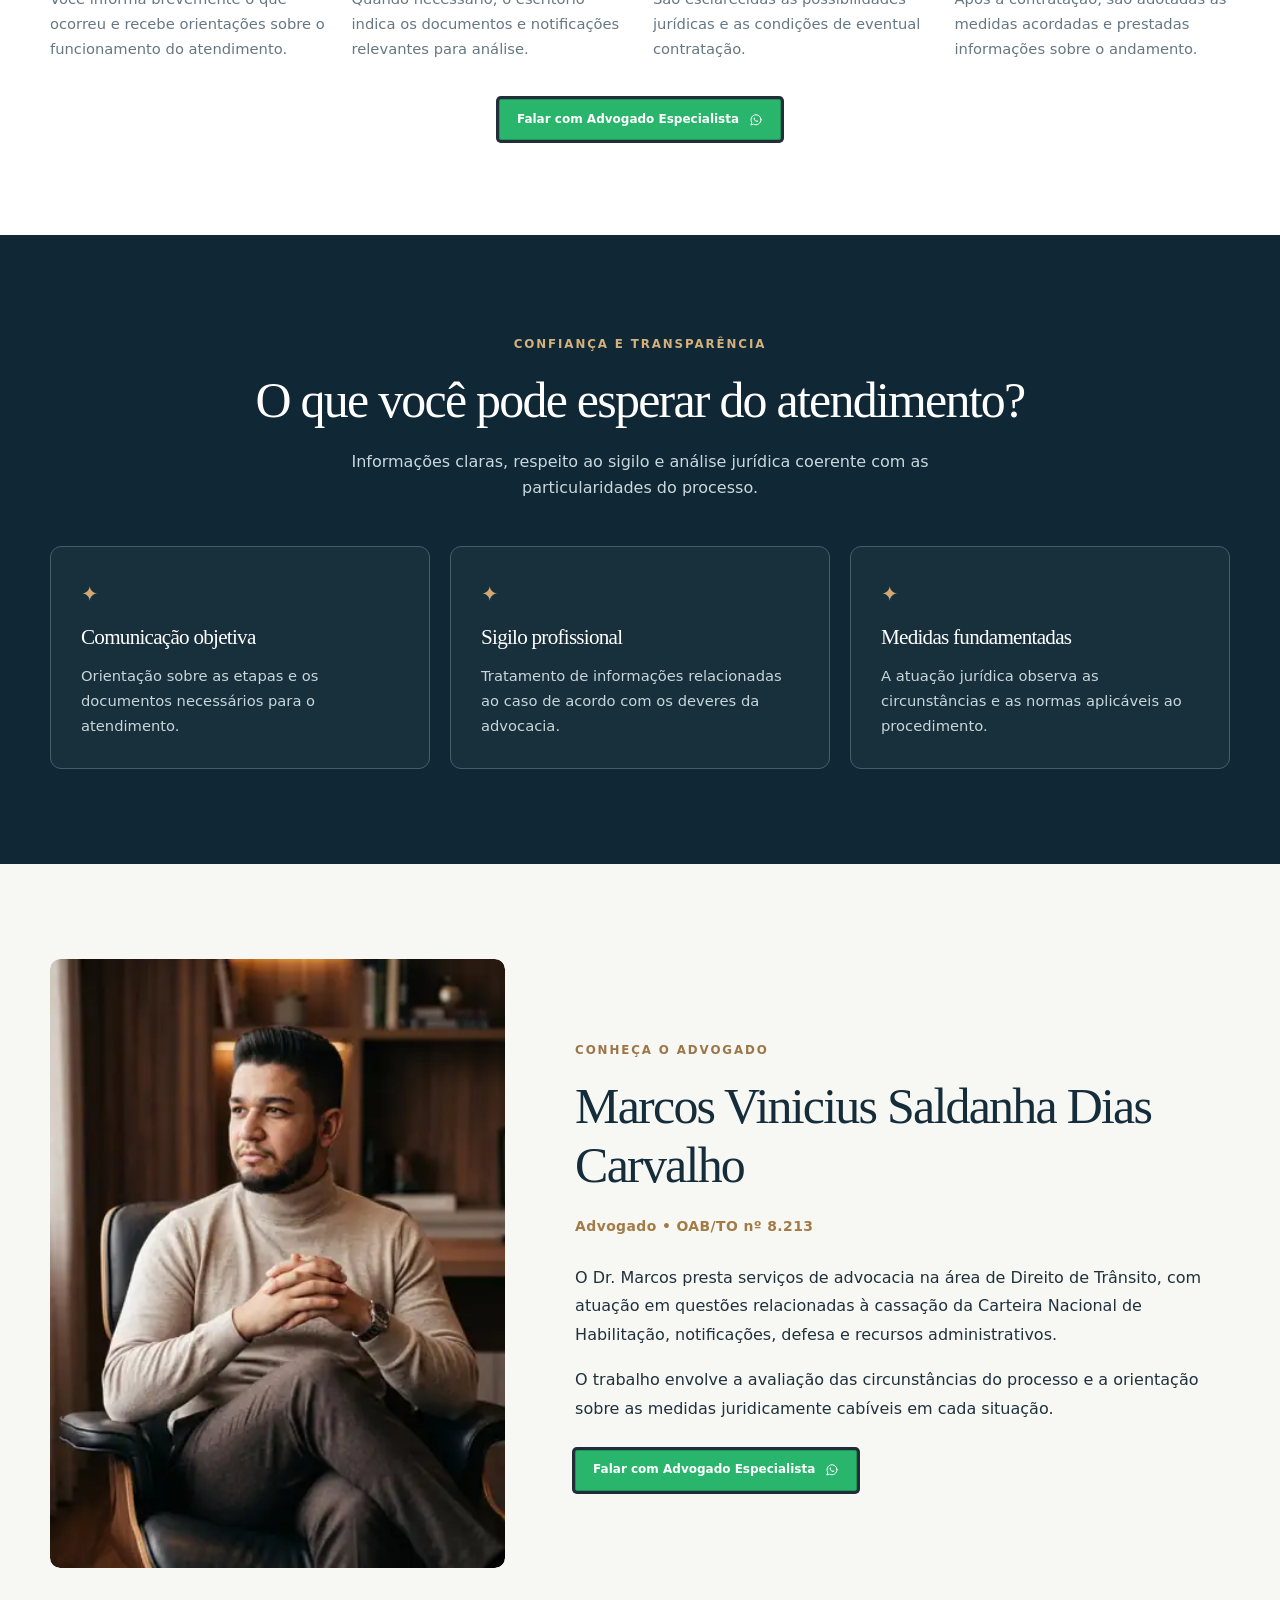
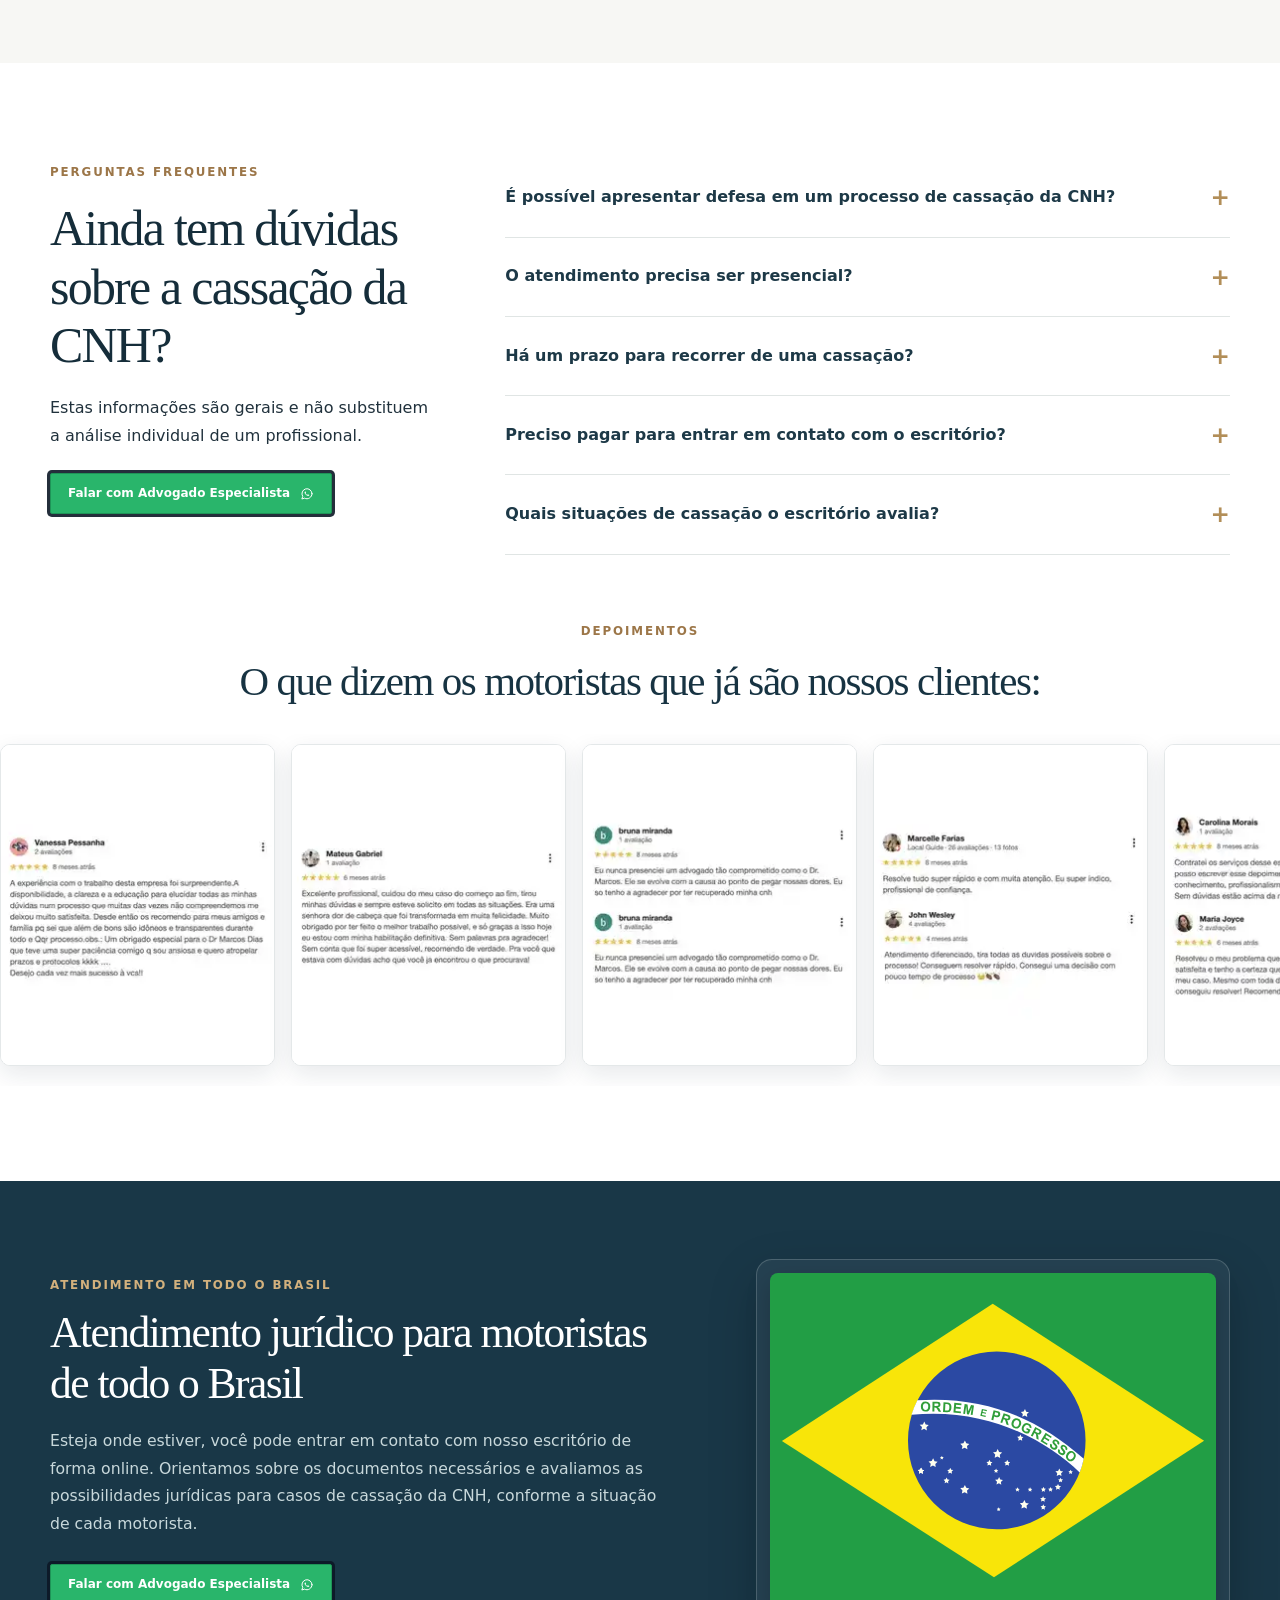
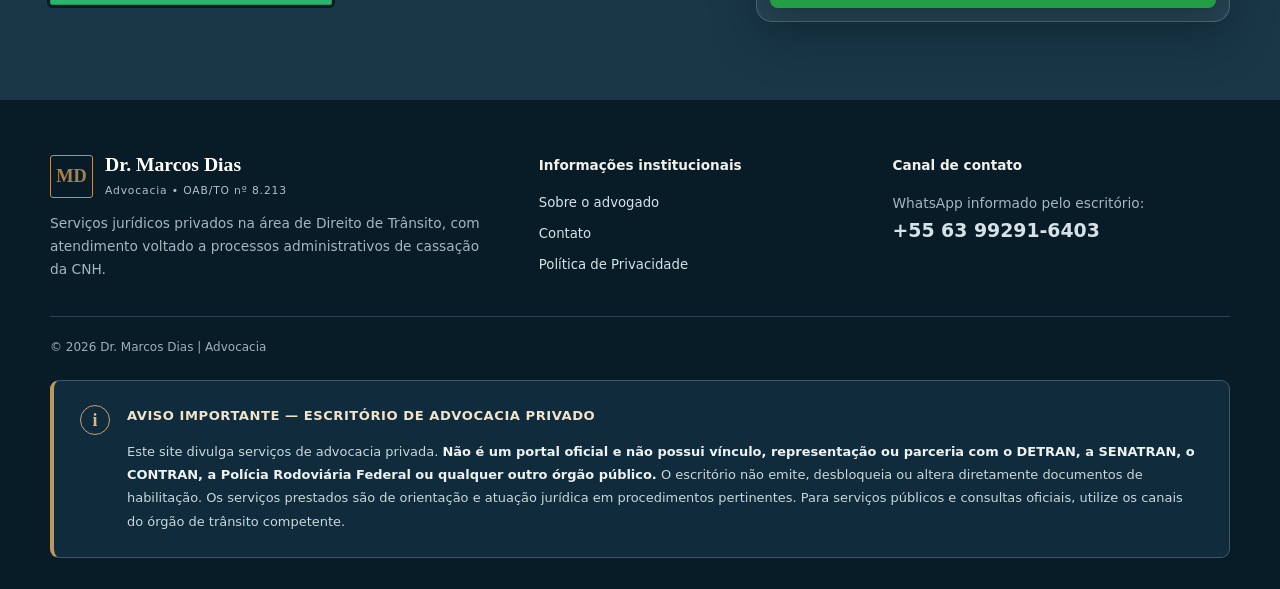
==== commit b69b5282: "fix: aplicar novo estilo de foto sem recortes na seção advogado" ====
--- a/index.html
+++ b/index.html
@@ -14,7 +14,7 @@
 <link rel="stylesheet" href="./assets/cta-whatsapp.css?v=3">
 <link rel="stylesheet" href="./assets/reviews-carousel.css?v=1">
 <link rel="stylesheet" href="./assets/brazil-section.css?v=1">
-<link rel="stylesheet" href="./assets/hero-faq-imagens.css?v=2">
+<link rel="stylesheet" href="./assets/hero-faq-imagens.css?v=3">
 </head>
 <body class="lp-page">
 <header class="lp-header">
--- a/assets/hero-faq-imagens.css
+++ b/assets/hero-faq-imagens.css
@@ -54,3 +54,29 @@
   .lp-page .lp-hero-portrait{margin-top:18px!important}
   .lp-page .lp-hero-portrait img{max-width:345px!important;max-height:none!important}
 }
+
+/* Conheça o Advogado: exibir fotografia inteira, sem recorte ou sobreposição */
+.lp-page #advogado .lp-portrait-wrap{
+  display:block!important;
+  min-height:0!important;
+  height:auto!important;
+  background:transparent!important;
+  border:0!important;
+  border-radius:10px!important;
+  overflow:hidden!important;
+}
+.lp-page #advogado .lp-portrait-wrap::before{content:none!important;display:none!important}
+.lp-page #advogado .lp-portrait-header{display:none!important}
+.lp-page #advogado .lp-portrait-wrap img{
+  display:block!important;
+  position:relative!important;
+  width:100%!important;
+  height:auto!important;
+  max-height:none!important;
+  min-height:0!important;
+  object-fit:contain!important;
+  object-position:center!important;
+  border-radius:10px!important;
+  filter:none!important;
+  transform:none!important;
+}
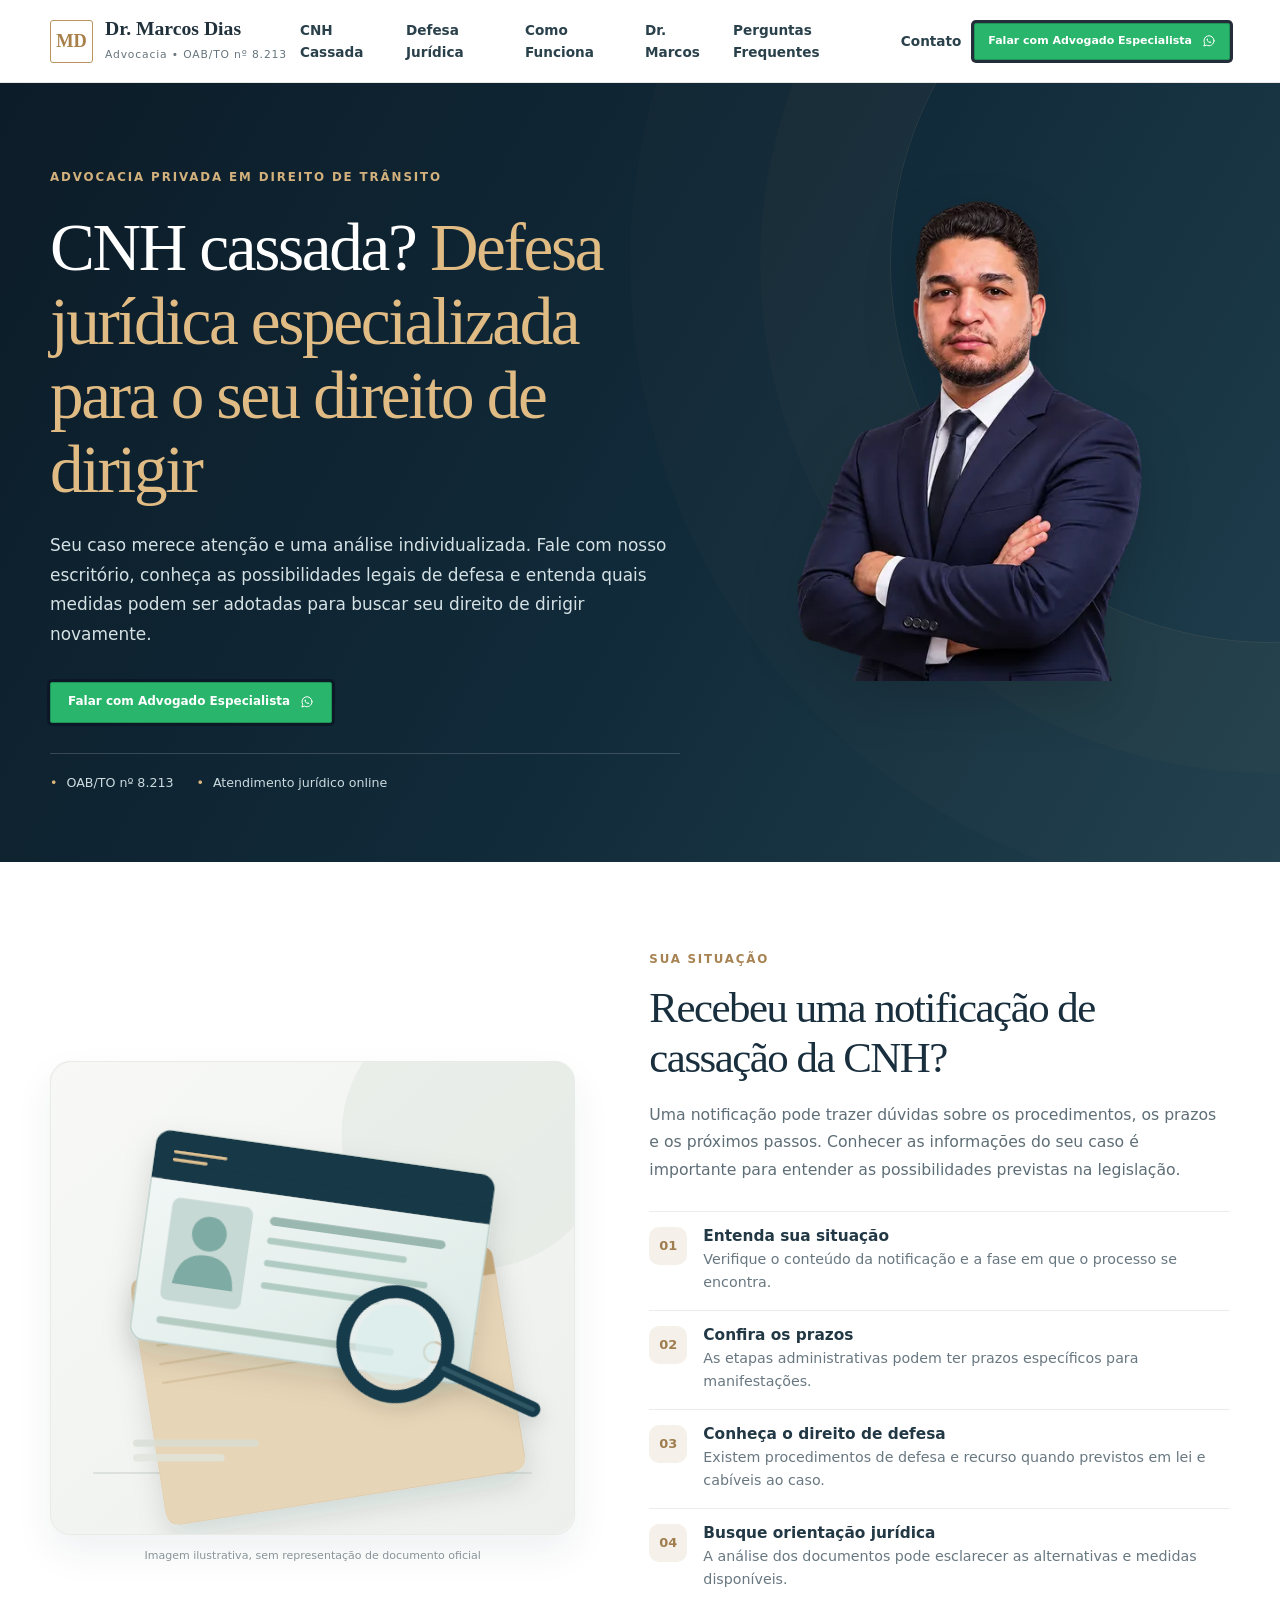
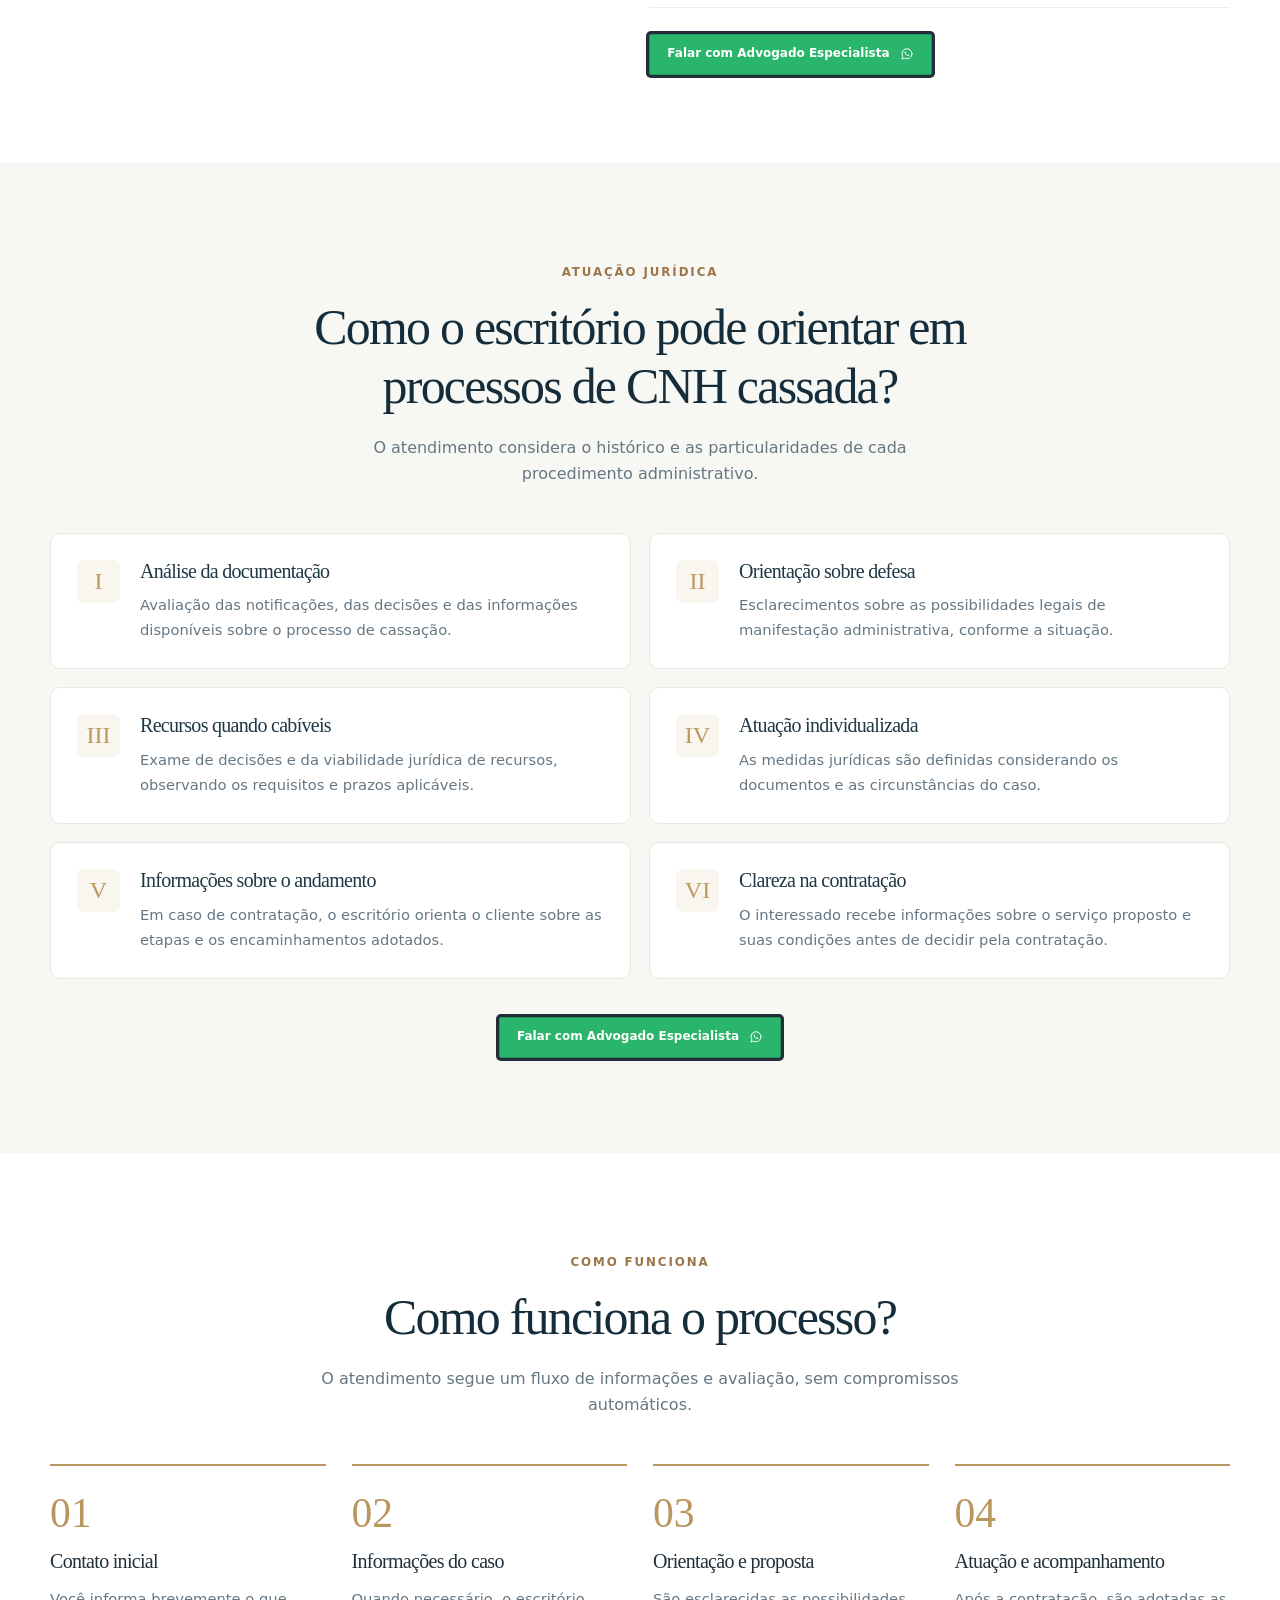
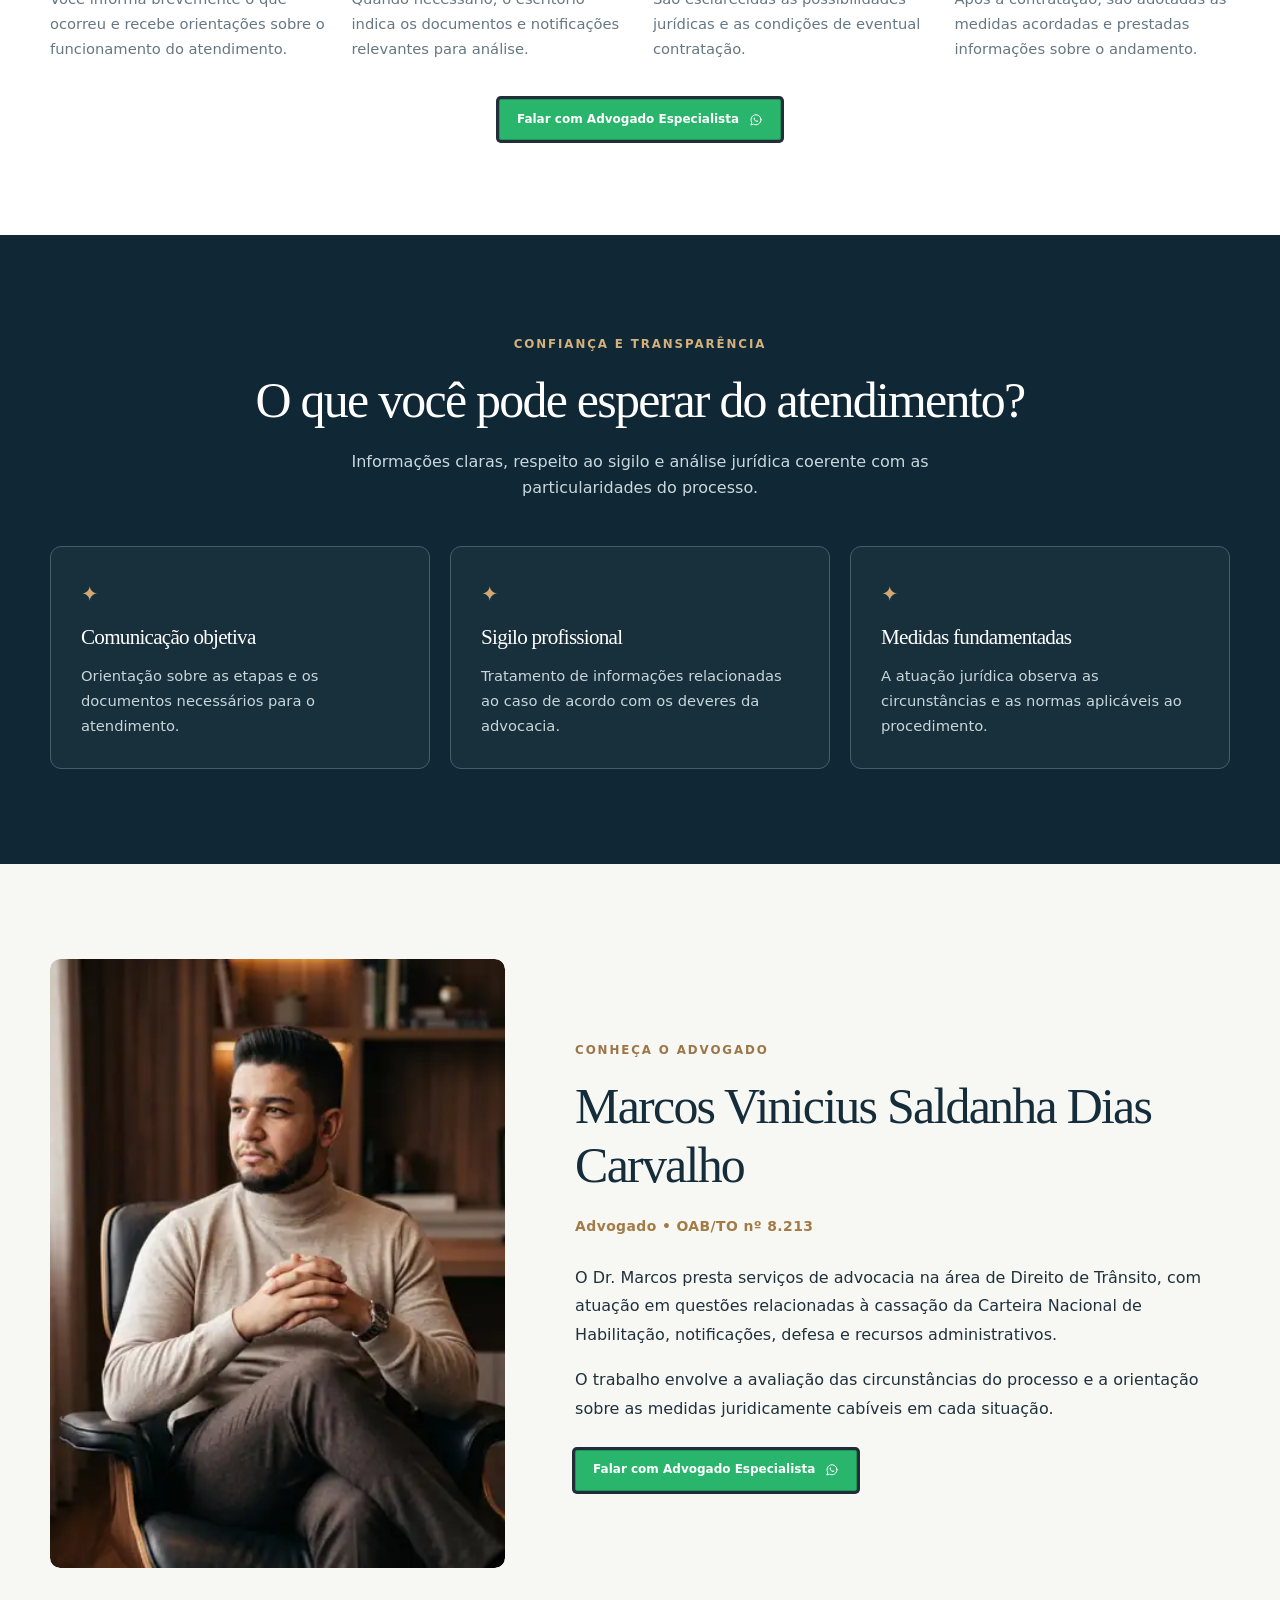
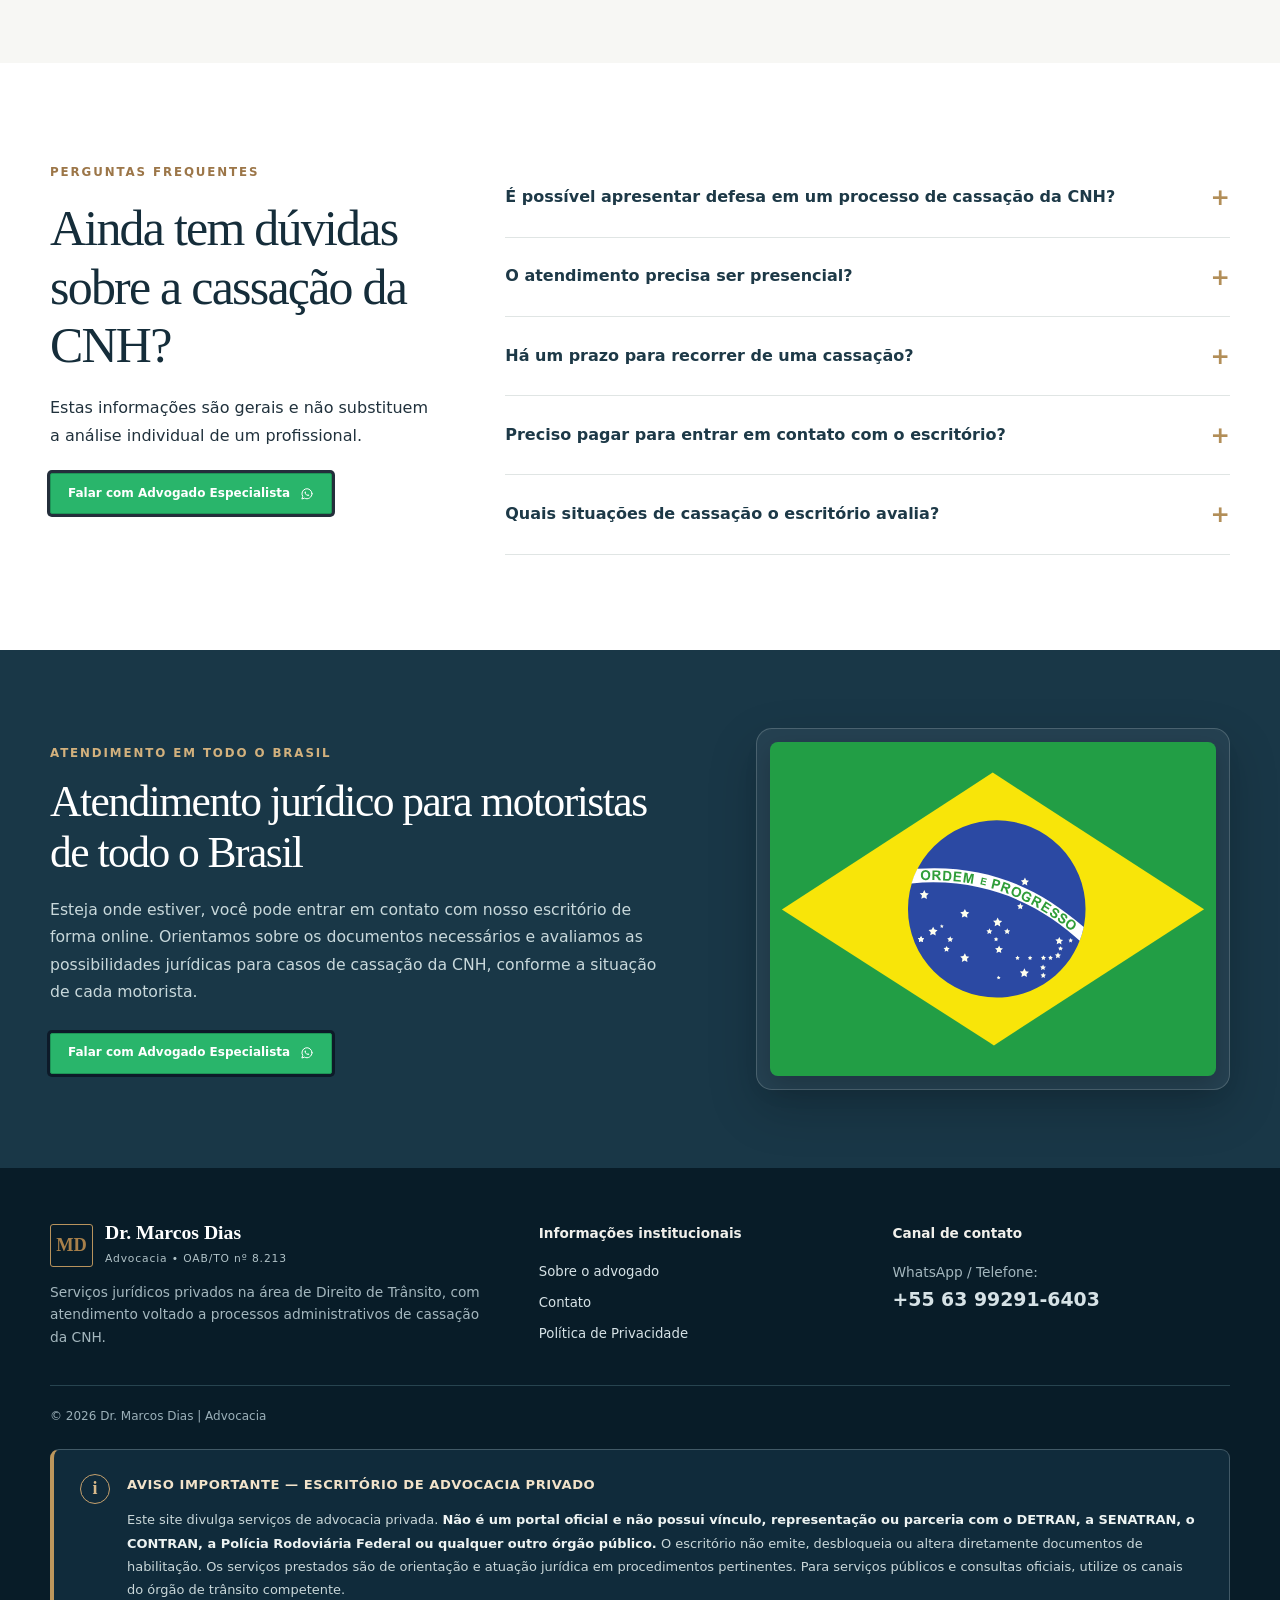
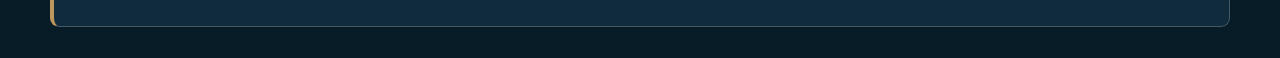
==== commit 6a957d13: "UX: retirar depoimentos, padronizar contato e limpar páginas internas sem inventar dados" ====
--- a/index.html
+++ b/index.html
@@ -12,7 +12,6 @@
 <link rel="icon" href="./assets/favicon.svg" type="image/svg+xml">
 <link rel="stylesheet" href="./assets/landing.css?v=20261119-10">
 <link rel="stylesheet" href="./assets/cta-whatsapp.css?v=3">
-<link rel="stylesheet" href="./assets/reviews-carousel.css?v=1">
 <link rel="stylesheet" href="./assets/brazil-section.css?v=1">
 <link rel="stylesheet" href="./assets/hero-faq-imagens.css?v=3">
 </head>
@@ -24,7 +23,7 @@
       <span><b>Dr. Marcos Dias</b><small>Advocacia • OAB/TO nº 8.213</small></span>
     </a>
     <nav class="lp-nav" aria-label="Menu principal">
-      <a href="#situacao">CNH Cassada</a><a href="#atuacao">Defesa Jurídica</a><a href="#etapas">Como Funciona</a><a href="#advogado">Dr. Marcos</a><a href="#duvidas">Perguntas Frequentes</a>
+      <a href="#situacao">CNH Cassada</a><a href="#atuacao">Defesa Jurídica</a><a href="#etapas">Como Funciona</a><a href="#advogado">Dr. Marcos</a><a href="#duvidas">Perguntas Frequentes</a><a href="./contato.html">Contato</a>
     </nav>
     <a class="lp-btn lp-btn-sm lp-btn-dark lp-header-button wa-cta" href="https://wa.me/5563992916403?text=Ol%C3%A1!%20estou%20vindo%20do%20google%20e%20procuro%20por%20advogado%20especialista%20em%20direito%20de%20transito" target="_blank" rel="noopener noreferrer" aria-label="Falar com advogado especialista no WhatsApp"><svg class="wa-cta-icon" viewBox="0 0 24 24" aria-hidden="true" focusable="false" fill="none" xmlns="http://www.w3.org/2000/svg"><path d="M20.6 11.6a8.6 8.6 0 0 1-12.8 7.5L3.2 20.6l1.5-4.5A8.6 8.6 0 1 1 20.6 11.6Z" stroke="currentColor" stroke-width="1.7" stroke-linecap="round" stroke-linejoin="round"/><path d="M8.4 8c-.5.3-.8 1.1-.5 2.1.5 1.7 2.7 4 4.7 4.9 1.2.5 2.5.3 3-.3l.4-.9-2.7-1.3-.9 1c-1.2-.6-2.2-1.6-2.9-2.9l.9-.9-1.2-2.3-.8.6Z" fill="currentColor"/></svg><span class="wa-cta-copy"><span class="wa-cta-label">Falar com Advogado Especialista</span></span></a>
     <details class="lp-mobile-menu"><summary aria-label="Abrir menu">Menu <span aria-hidden="true">☰</span></summary><nav aria-label="Menu para celular"><a href="#situacao">CNH Cassada</a><a href="#atuacao">Defesa Jurídica</a><a href="#etapas">Como Funciona</a><a href="#advogado">Dr. Marcos</a><a href="#duvidas">Perguntas Frequentes</a><a href="./contato.html">Contato</a></nav></details>
@@ -128,7 +127,6 @@
       <details><summary>Quais situações de cassação o escritório avalia?</summary><p>O escritório recebe consultas sobre diferentes motivos de cassação da habilitação. Cada situação é examinada individualmente para identificar se existe atuação jurídica cabível, quais documentos são relevantes e quais providências podem ser consideradas.</p></details>
     </div>
   </div>
-<div class="lp-container faq-shots-heading"><span class="lp-kicker">DEPOIMENTOS</span><h3>O que dizem os motoristas que já são nossos clientes:</h3></div><div class="faq-shots-viewport" role="region" aria-roledescription="carrossel" aria-label="Avaliações em imagens fornecidas pelo escritório" tabindex="0"><div class="faq-shots-track" aria-live="off"><div class="faq-shots-set"><figure class="faq-shot" role="img" aria-label="Captura da avaliação de Vanessa Pessanha" tabindex="0"><div class="faq-shot-photo" style="background-position:0% 50%"></div></figure><figure class="faq-shot" role="img" aria-label="Captura da avaliação de Mateus Gabriel" tabindex="0"><div class="faq-shot-photo" style="background-position:12.5% 50%"></div></figure><figure class="faq-shot" role="img" aria-label="Captura da avaliação de Bruna Miranda" tabindex="0"><div class="faq-shot-photo" style="background-position:25% 50%"></div></figure><figure class="faq-shot" role="img" aria-label="Captura da avaliação de Marcelle Farias e John Wesley" tabindex="0"><div class="faq-shot-photo" style="background-position:37.5% 50%"></div></figure><figure class="faq-shot" role="img" aria-label="Captura da avaliação de Carolina Morais e Maria Joyce" tabindex="0"><div class="faq-shot-photo" style="background-position:50% 50%"></div></figure><figure class="faq-shot" role="img" aria-label="Captura da avaliação de Gislane Baldotto" tabindex="0"><div class="faq-shot-photo" style="background-position:62.5% 50%"></div></figure><figure class="faq-shot" role="img" aria-label="Captura da avaliação de Vanessa Pessanha" tabindex="0"><div class="faq-shot-photo" style="background-position:75% 50%"></div></figure><figure class="faq-shot" role="img" aria-label="Captura da avaliação de Felipe Saraiva" tabindex="0"><div class="faq-shot-photo" style="background-position:87.5% 50%"></div></figure><figure class="faq-shot" role="img" aria-label="Captura da avaliação de Mateus Gabriel" tabindex="0"><div class="faq-shot-photo" style="background-position:100% 50%"></div></figure></div><div class="faq-shots-set" aria-hidden="true"><figure class="faq-shot" aria-hidden="true"><div class="faq-shot-photo" style="background-position:0% 50%"></div></figure><figure class="faq-shot" aria-hidden="true"><div class="faq-shot-photo" style="background-position:12.5% 50%"></div></figure><figure class="faq-shot" aria-hidden="true"><div class="faq-shot-photo" style="background-position:25% 50%"></div></figure><figure class="faq-shot" aria-hidden="true"><div class="faq-shot-photo" style="background-position:37.5% 50%"></div></figure><figure class="faq-shot" aria-hidden="true"><div class="faq-shot-photo" style="background-position:50% 50%"></div></figure><figure class="faq-shot" aria-hidden="true"><div class="faq-shot-photo" style="background-position:62.5% 50%"></div></figure><figure class="faq-shot" aria-hidden="true"><div class="faq-shot-photo" style="background-position:75% 50%"></div></figure><figure class="faq-shot" aria-hidden="true"><div class="faq-shot-photo" style="background-position:87.5% 50%"></div></figure><figure class="faq-shot" aria-hidden="true"><div class="faq-shot-photo" style="background-position:100% 50%"></div></figure></div></div></div>
 </section>
 
 <section class="lp-final-cta" id="atendimento-brasil">
@@ -148,7 +146,7 @@
 
 <footer class="lp-footer">
  <div class="lp-container">
-   <div class="lp-footer-top"><div><a class="lp-brand lp-brand-footer" href="#inicio"><span class="lp-monogram" aria-hidden="true">MD</span><span><b>Dr. Marcos Dias</b><small>Advocacia • OAB/TO nº 8.213</small></span></a><p>Serviços jurídicos privados na área de Direito de Trânsito, com atendimento voltado a processos administrativos de cassação da CNH.</p></div><div><strong>Informações institucionais</strong><nav aria-label="Links institucionais"><a href="./sobre.html">Sobre o advogado</a><a href="./contato.html">Contato</a><a href="./politica-de-privacidade.html">Política de Privacidade</a></nav></div><div><strong>Canal de contato</strong><p>WhatsApp informado pelo escritório:</p><a class="lp-footer-phone" href="https://wa.me/5563992916403?text=Ol%C3%A1!%20estou%20vindo%20do%20google%20e%20procuro%20por%20advogado%20especialista%20em%20direito%20de%20transito" target="_blank" rel="noopener noreferrer">+55 63 99291-6403</a></div></div>
+   <div class="lp-footer-top"><div><a class="lp-brand lp-brand-footer" href="#inicio"><span class="lp-monogram" aria-hidden="true">MD</span><span><b>Dr. Marcos Dias</b><small>Advocacia • OAB/TO nº 8.213</small></span></a><p>Serviços jurídicos privados na área de Direito de Trânsito, com atendimento voltado a processos administrativos de cassação da CNH.</p></div><div><strong>Informações institucionais</strong><nav aria-label="Links institucionais"><a href="./sobre.html">Sobre o advogado</a><a href="./contato.html">Contato</a><a href="./politica-de-privacidade.html">Política de Privacidade</a></nav></div><div><strong>Canal de contato</strong><p>WhatsApp / Telefone:</p><a class="lp-footer-phone" href="https://wa.me/5563992916403?text=Ol%C3%A1!%20estou%20vindo%20do%20google%20e%20procuro%20por%20advogado%20especialista%20em%20direito%20de%20transito" target="_blank" rel="noopener noreferrer">+55 63 99291-6403</a></div></div>
    <div class="lp-copyright">© 2026 Dr. Marcos Dias | Advocacia</div>
    <div class="disclaimer-publico" role="note" aria-label="Aviso institucional: advocacia independente"><div class="disclaimer-publico__icon" aria-hidden="true">i</div><div><strong>AVISO IMPORTANTE — ESCRITÓRIO DE ADVOCACIA PRIVADO</strong><p>Este site divulga serviços de advocacia privada. <strong>Não é um portal oficial e não possui vínculo, representação ou parceria com o DETRAN, a SENATRAN, o CONTRAN, a Polícia Rodoviária Federal ou qualquer outro órgão público.</strong> O escritório não emite, desbloqueia ou altera diretamente documentos de habilitação. Os serviços prestados são de orientação e atuação jurídica em procedimentos pertinentes. Para serviços públicos e consultas oficiais, utilize os canais do órgão de trânsito competente.</p></div></div>
  </div>
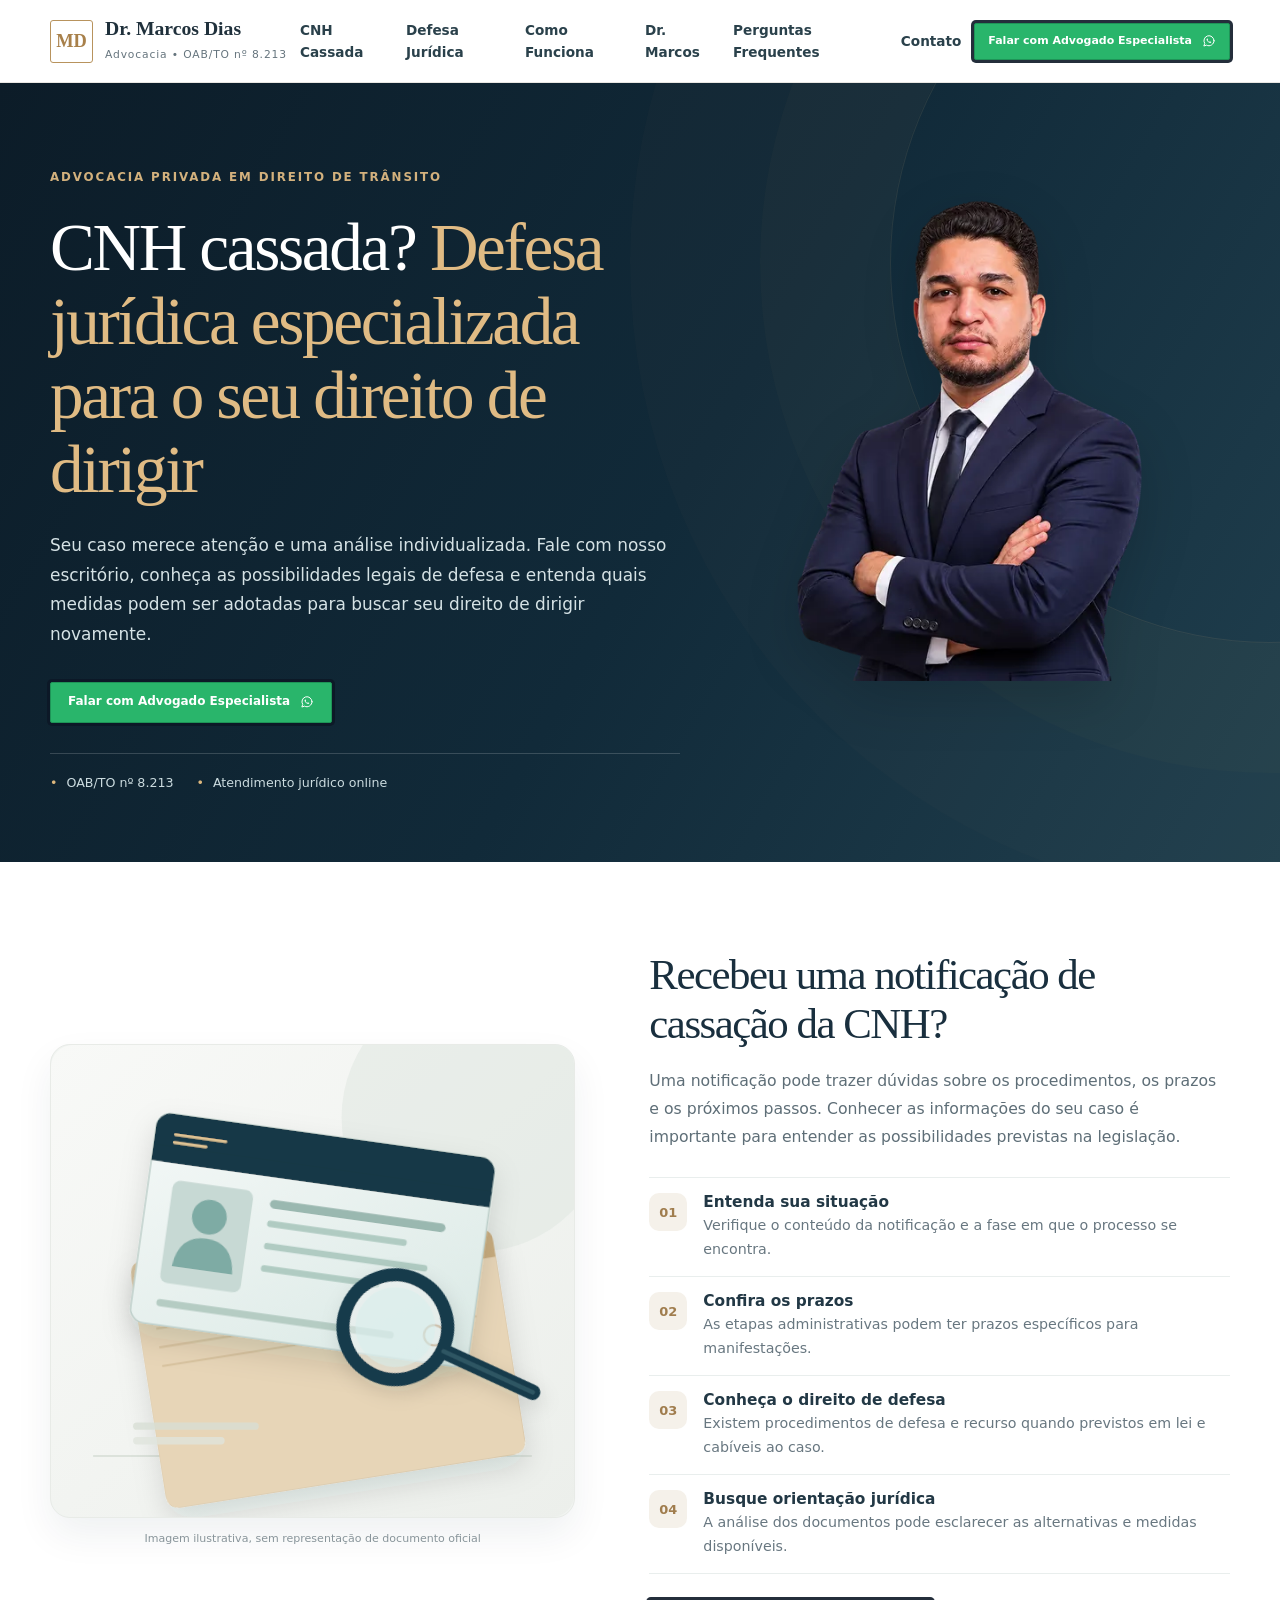
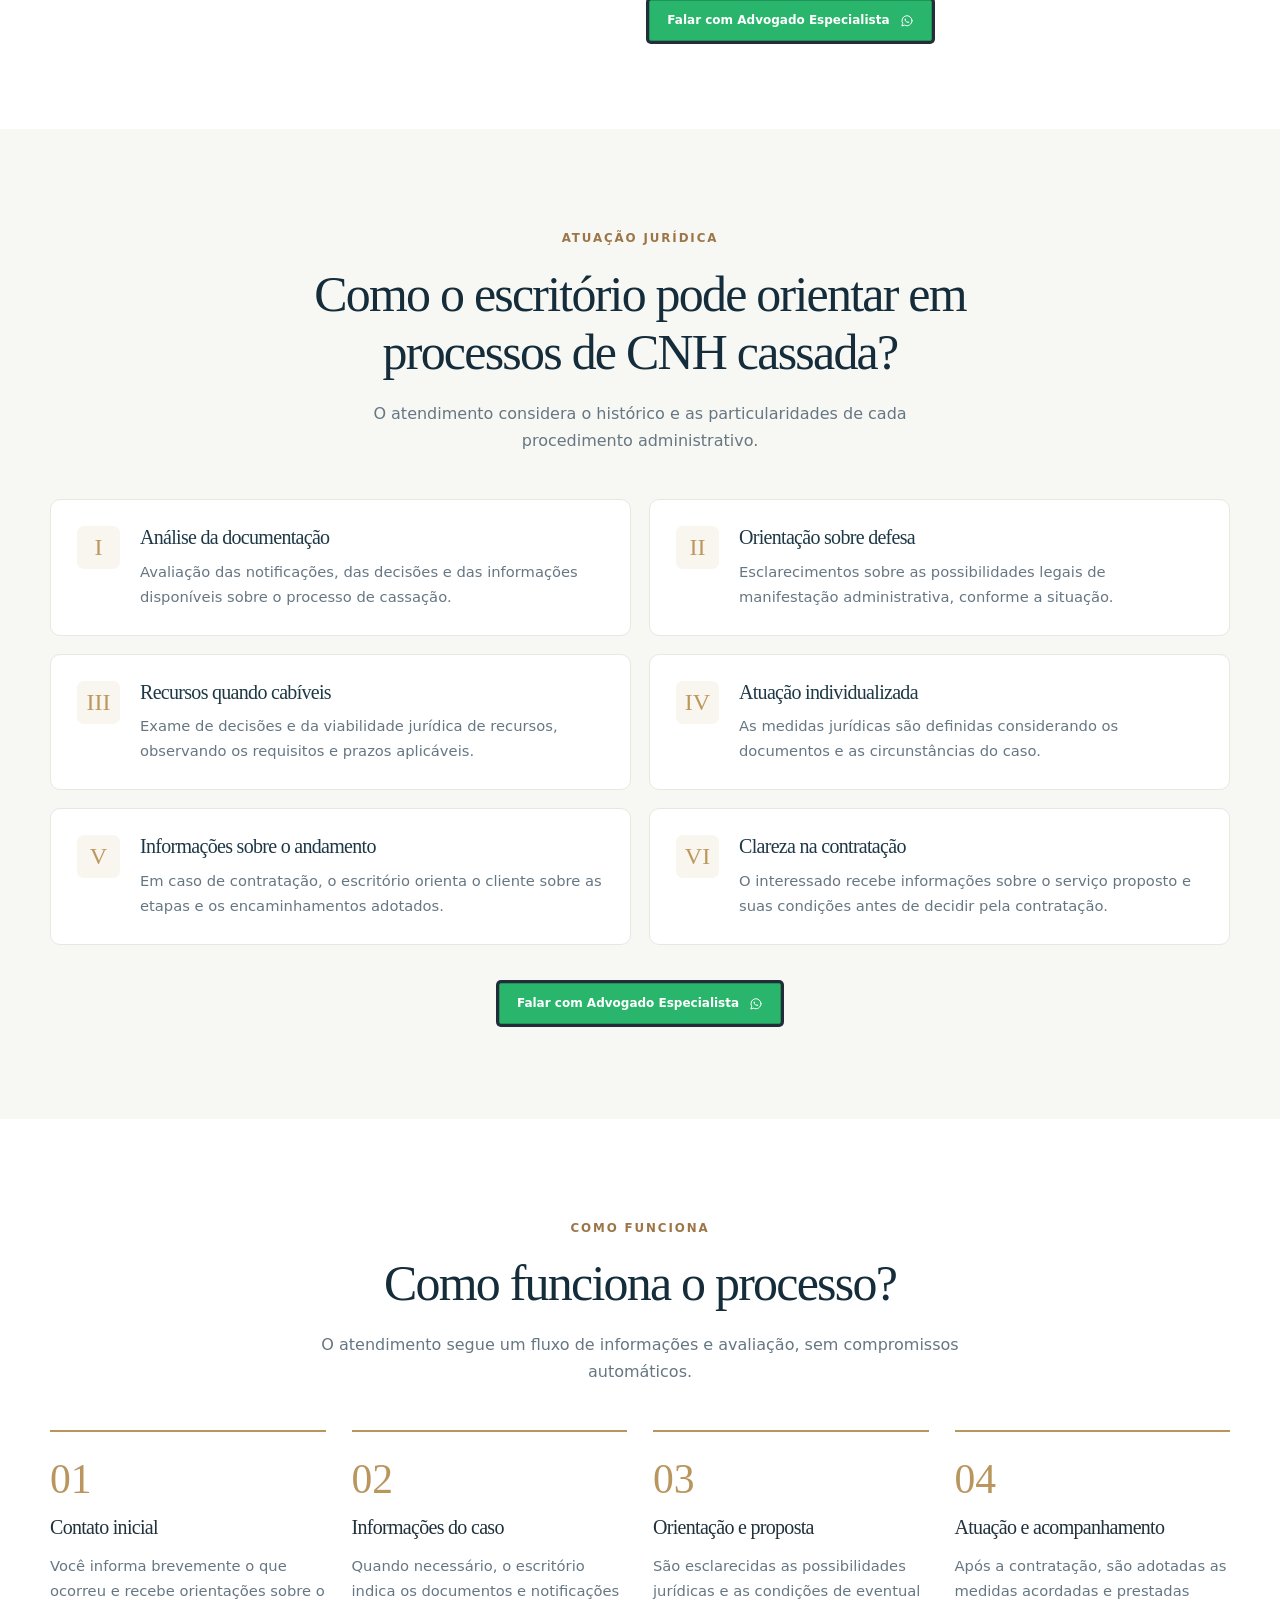
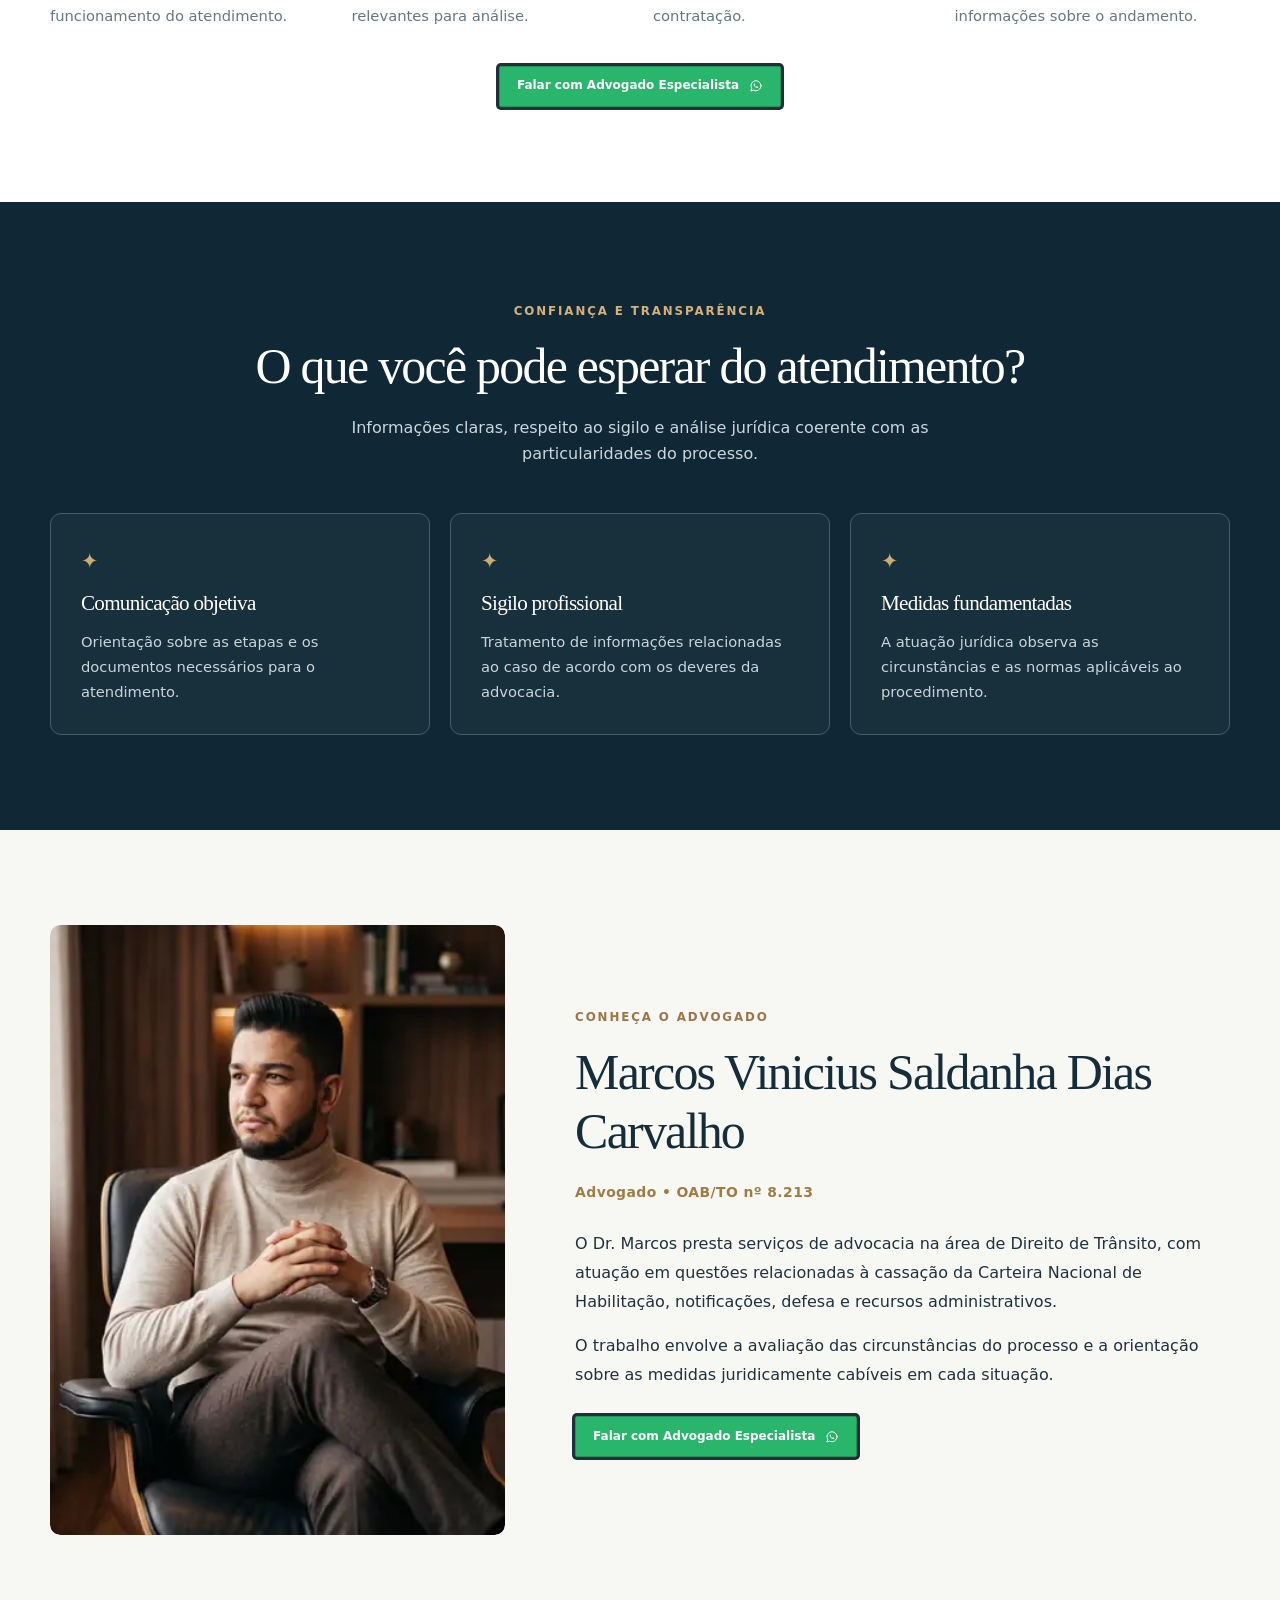
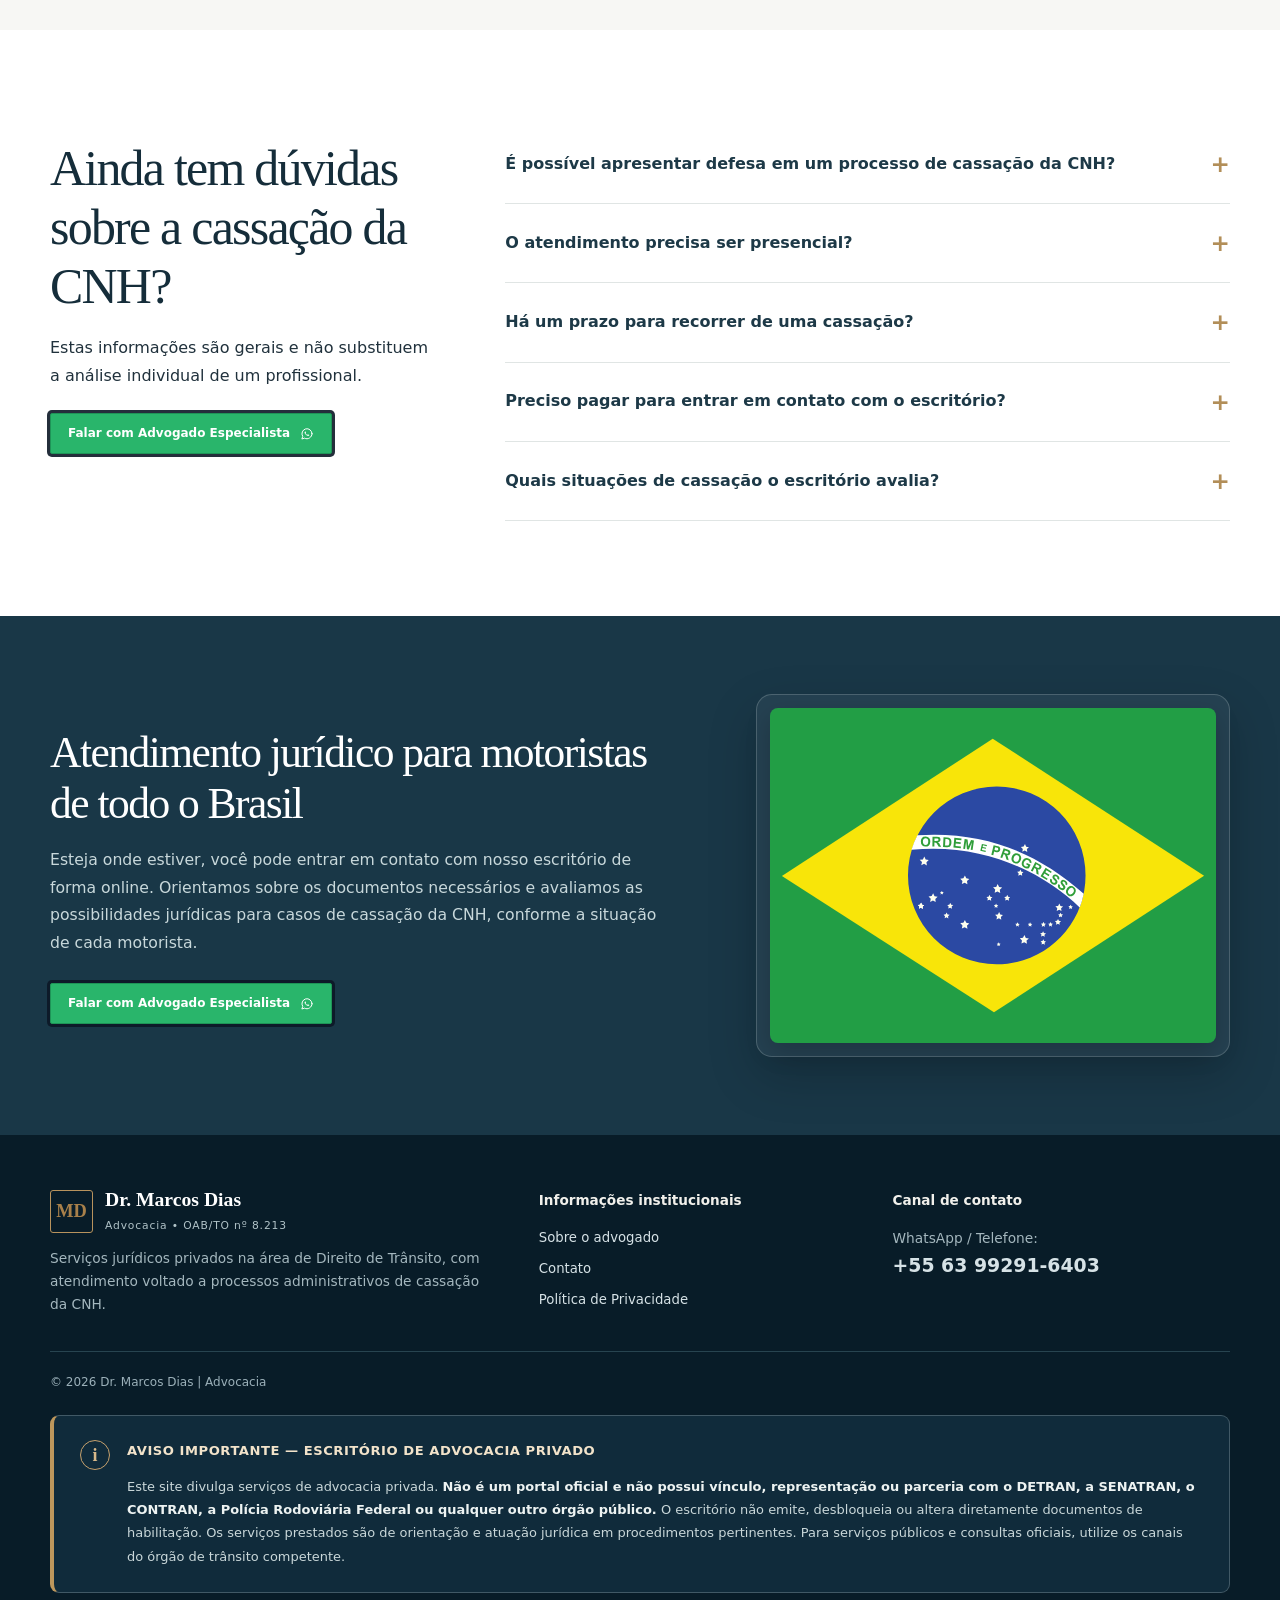
==== commit 205f8f5b: "ui: remover três etiquetas redundantes das seções" ====
--- a/index.html
+++ b/index.html
@@ -53,7 +53,7 @@
       <figcaption>Imagem ilustrativa, sem representação de documento oficial</figcaption>
     </figure>
     <div class="lp-situation-content">
-      <span class="lp-situation-eyebrow">SUA SITUAÇÃO</span>
+      
       <h2 class="lp-situation-heading" id="lp-situation-title">Recebeu uma notificação de cassação da CNH?</h2>
       <p class="lp-situation-lead">Uma notificação pode trazer dúvidas sobre os procedimentos, os prazos e os próximos passos. Conhecer as informações do seu caso é importante para entender as possibilidades previstas na legislação.</p>
       <div class="lp-situation-list">
@@ -118,7 +118,7 @@
 
 <section class="lp-section" id="duvidas">
   <div class="lp-container lp-faq-grid">
-    <div><span class="lp-kicker">PERGUNTAS FREQUENTES</span><h2>Ainda tem dúvidas sobre a cassação da CNH?</h2><p>Estas informações são gerais e não substituem a análise individual de um profissional.</p><a class="lp-btn lp-btn-dark wa-cta" href="https://wa.me/5563992916403?text=Ol%C3%A1!%20estou%20vindo%20do%20google%20e%20procuro%20por%20advogado%20especialista%20em%20direito%20de%20transito" target="_blank" rel="noopener noreferrer" aria-label="Falar com advogado especialista no WhatsApp"><svg class="wa-cta-icon" viewBox="0 0 24 24" aria-hidden="true" focusable="false" fill="none" xmlns="http://www.w3.org/2000/svg"><path d="M20.6 11.6a8.6 8.6 0 0 1-12.8 7.5L3.2 20.6l1.5-4.5A8.6 8.6 0 1 1 20.6 11.6Z" stroke="currentColor" stroke-width="1.7" stroke-linecap="round" stroke-linejoin="round"/><path d="M8.4 8c-.5.3-.8 1.1-.5 2.1.5 1.7 2.7 4 4.7 4.9 1.2.5 2.5.3 3-.3l.4-.9-2.7-1.3-.9 1c-1.2-.6-2.2-1.6-2.9-2.9l.9-.9-1.2-2.3-.8.6Z" fill="currentColor"/></svg><span class="wa-cta-copy"><span class="wa-cta-label">Falar com Advogado Especialista</span></span></a></div>
+    <div><h2>Ainda tem dúvidas sobre a cassação da CNH?</h2><p>Estas informações são gerais e não substituem a análise individual de um profissional.</p><a class="lp-btn lp-btn-dark wa-cta" href="https://wa.me/5563992916403?text=Ol%C3%A1!%20estou%20vindo%20do%20google%20e%20procuro%20por%20advogado%20especialista%20em%20direito%20de%20transito" target="_blank" rel="noopener noreferrer" aria-label="Falar com advogado especialista no WhatsApp"><svg class="wa-cta-icon" viewBox="0 0 24 24" aria-hidden="true" focusable="false" fill="none" xmlns="http://www.w3.org/2000/svg"><path d="M20.6 11.6a8.6 8.6 0 0 1-12.8 7.5L3.2 20.6l1.5-4.5A8.6 8.6 0 1 1 20.6 11.6Z" stroke="currentColor" stroke-width="1.7" stroke-linecap="round" stroke-linejoin="round"/><path d="M8.4 8c-.5.3-.8 1.1-.5 2.1.5 1.7 2.7 4 4.7 4.9 1.2.5 2.5.3 3-.3l.4-.9-2.7-1.3-.9 1c-1.2-.6-2.2-1.6-2.9-2.9l.9-.9-1.2-2.3-.8.6Z" fill="currentColor"/></svg><span class="wa-cta-copy"><span class="wa-cta-label">Falar com Advogado Especialista</span></span></a></div>
     <div class="lp-faq-list">
       <details><summary>É possível apresentar defesa em um processo de cassação da CNH?</summary><p>Em muitos procedimentos de cassação, a legislação assegura a apresentação de defesa e de recursos nas etapas cabíveis. A possibilidade de modificar uma decisão depende das circunstâncias do caso, dos documentos e do estágio do processo, sem garantia de resultado.</p></details>
       <details><summary>O atendimento precisa ser presencial?</summary><p>Não necessariamente. O contato e a orientação inicial podem ocorrer de forma online, facilitando o atendimento a pessoas de diferentes regiões. Se alguma etapa exigir providência presencial ou específica, o escritório explicará previamente.</p></details>
@@ -132,7 +132,7 @@
 <section class="lp-final-cta" id="atendimento-brasil">
   <div class="lp-container lp-final-inner lp-brazil-layout">
     <div class="lp-brazil-content">
-      <span class="lp-kicker lp-kicker-gold">ATENDIMENTO EM TODO O BRASIL</span>
+      
       <h2>Atendimento jurídico para motoristas de todo o Brasil</h2>
       <p>Esteja onde estiver, você pode entrar em contato com nosso escritório de forma online. Orientamos sobre os documentos necessários e avaliamos as possibilidades jurídicas para casos de cassação da CNH, conforme a situação de cada motorista.</p>
       <div class="lp-brazil-action"><a class="lp-btn lp-btn-gold wa-cta" href="https://wa.me/5563992916403?text=Ol%C3%A1!%20estou%20vindo%20do%20google%20e%20procuro%20por%20advogado%20especialista%20em%20direito%20de%20transito" target="_blank" rel="noopener noreferrer" aria-label="Falar com advogado especialista no WhatsApp"><svg class="wa-cta-icon" viewBox="0 0 24 24" aria-hidden="true" focusable="false" fill="none" xmlns="http://www.w3.org/2000/svg"><path d="M20.6 11.6a8.6 8.6 0 0 1-12.8 7.5L3.2 20.6l1.5-4.5A8.6 8.6 0 1 1 20.6 11.6Z" stroke="currentColor" stroke-width="1.7" stroke-linecap="round" stroke-linejoin="round"/><path d="M8.4 8c-.5.3-.8 1.1-.5 2.1.5 1.7 2.7 4 4.7 4.9 1.2.5 2.5.3 3-.3l.4-.9-2.7-1.3-.9 1c-1.2-.6-2.2-1.6-2.9-2.9l.9-.9-1.2-2.3-.8.6Z" fill="currentColor"/></svg><span class="wa-cta-copy"><span class="wa-cta-label">Falar com Advogado Especialista</span></span></a></div>
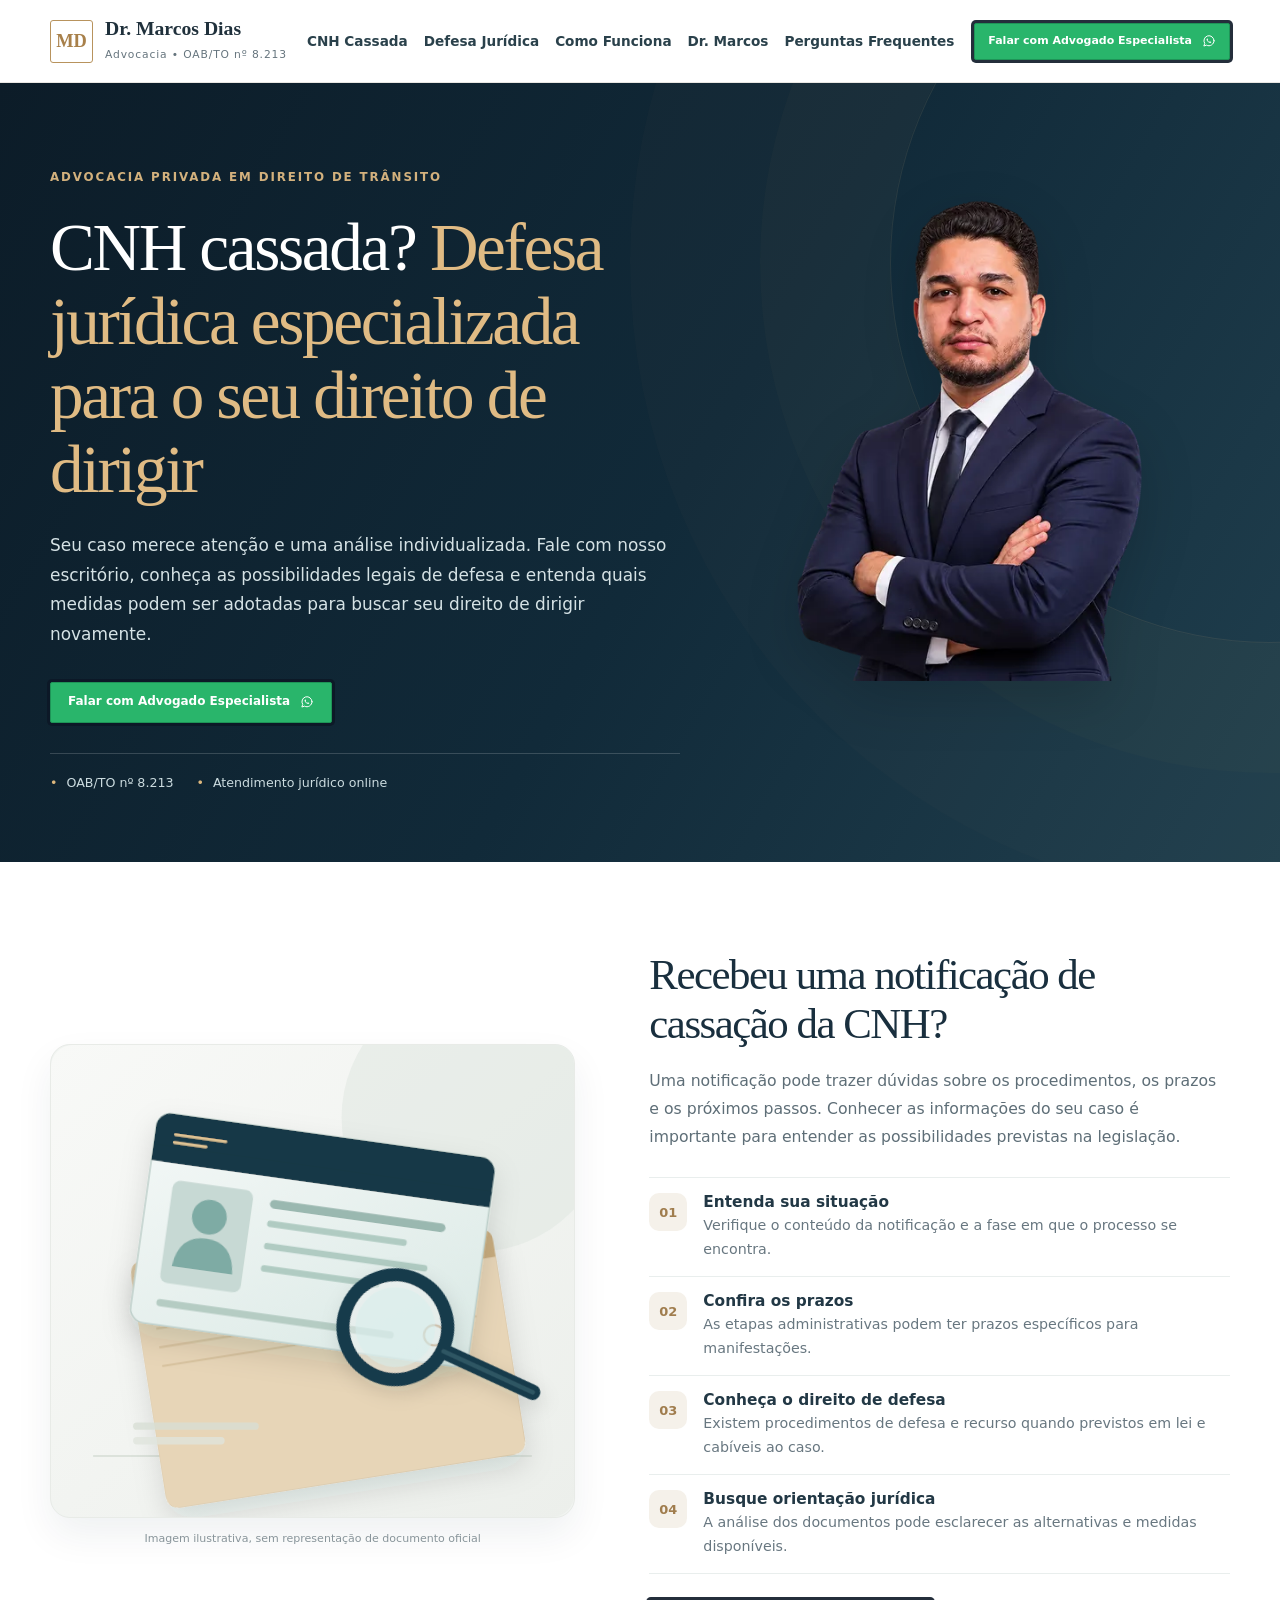
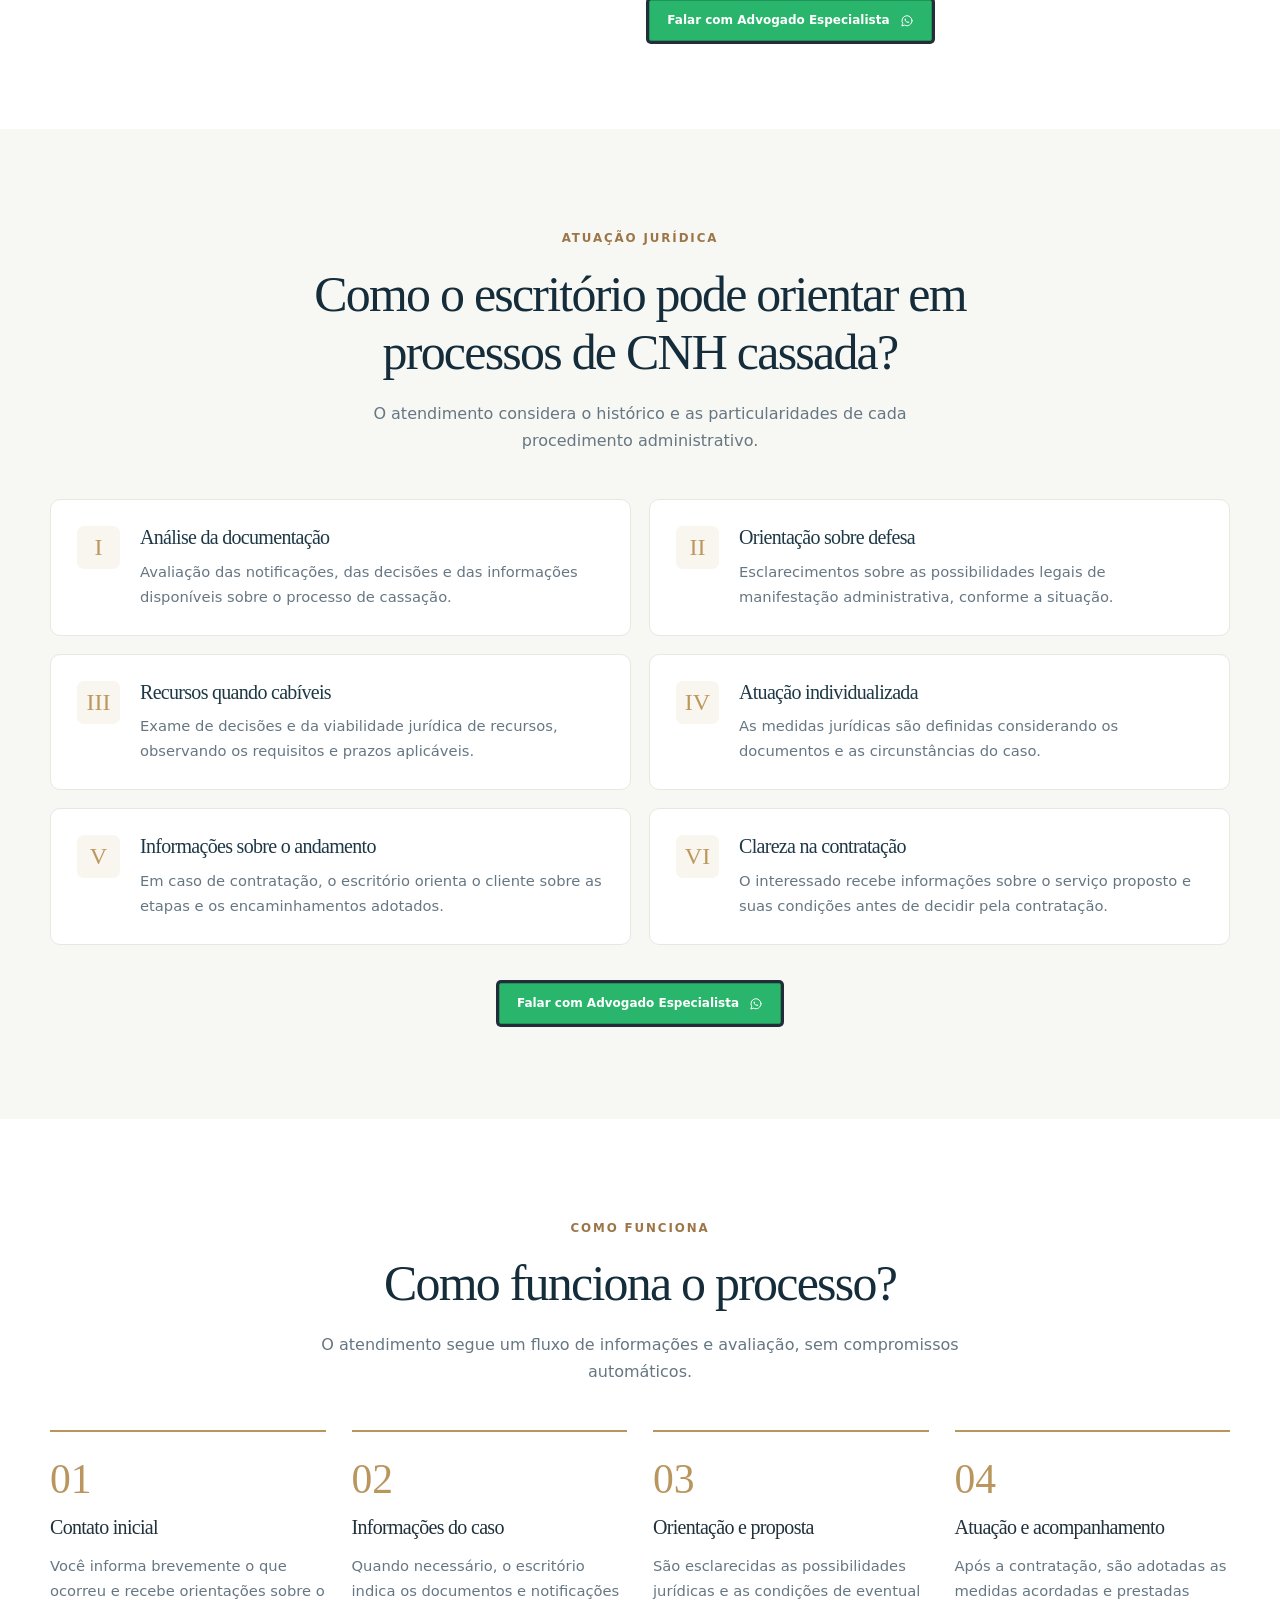
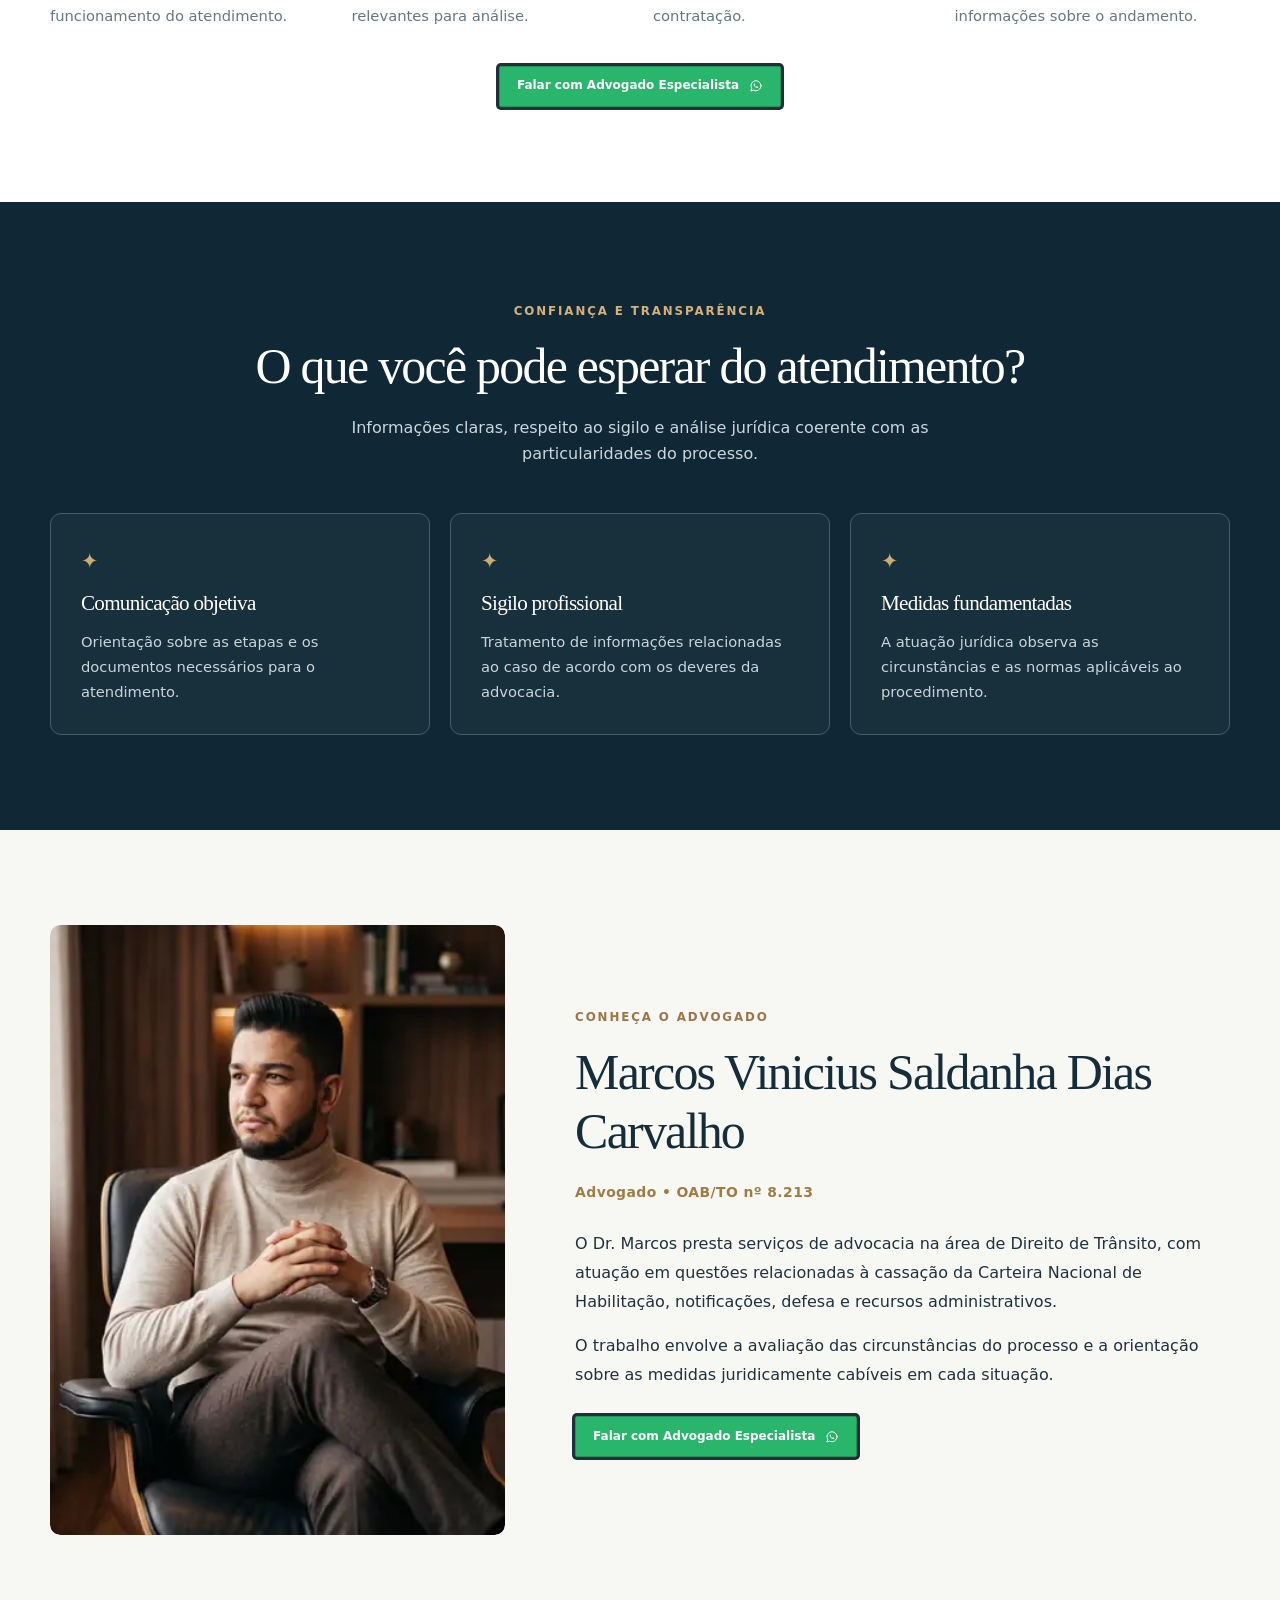
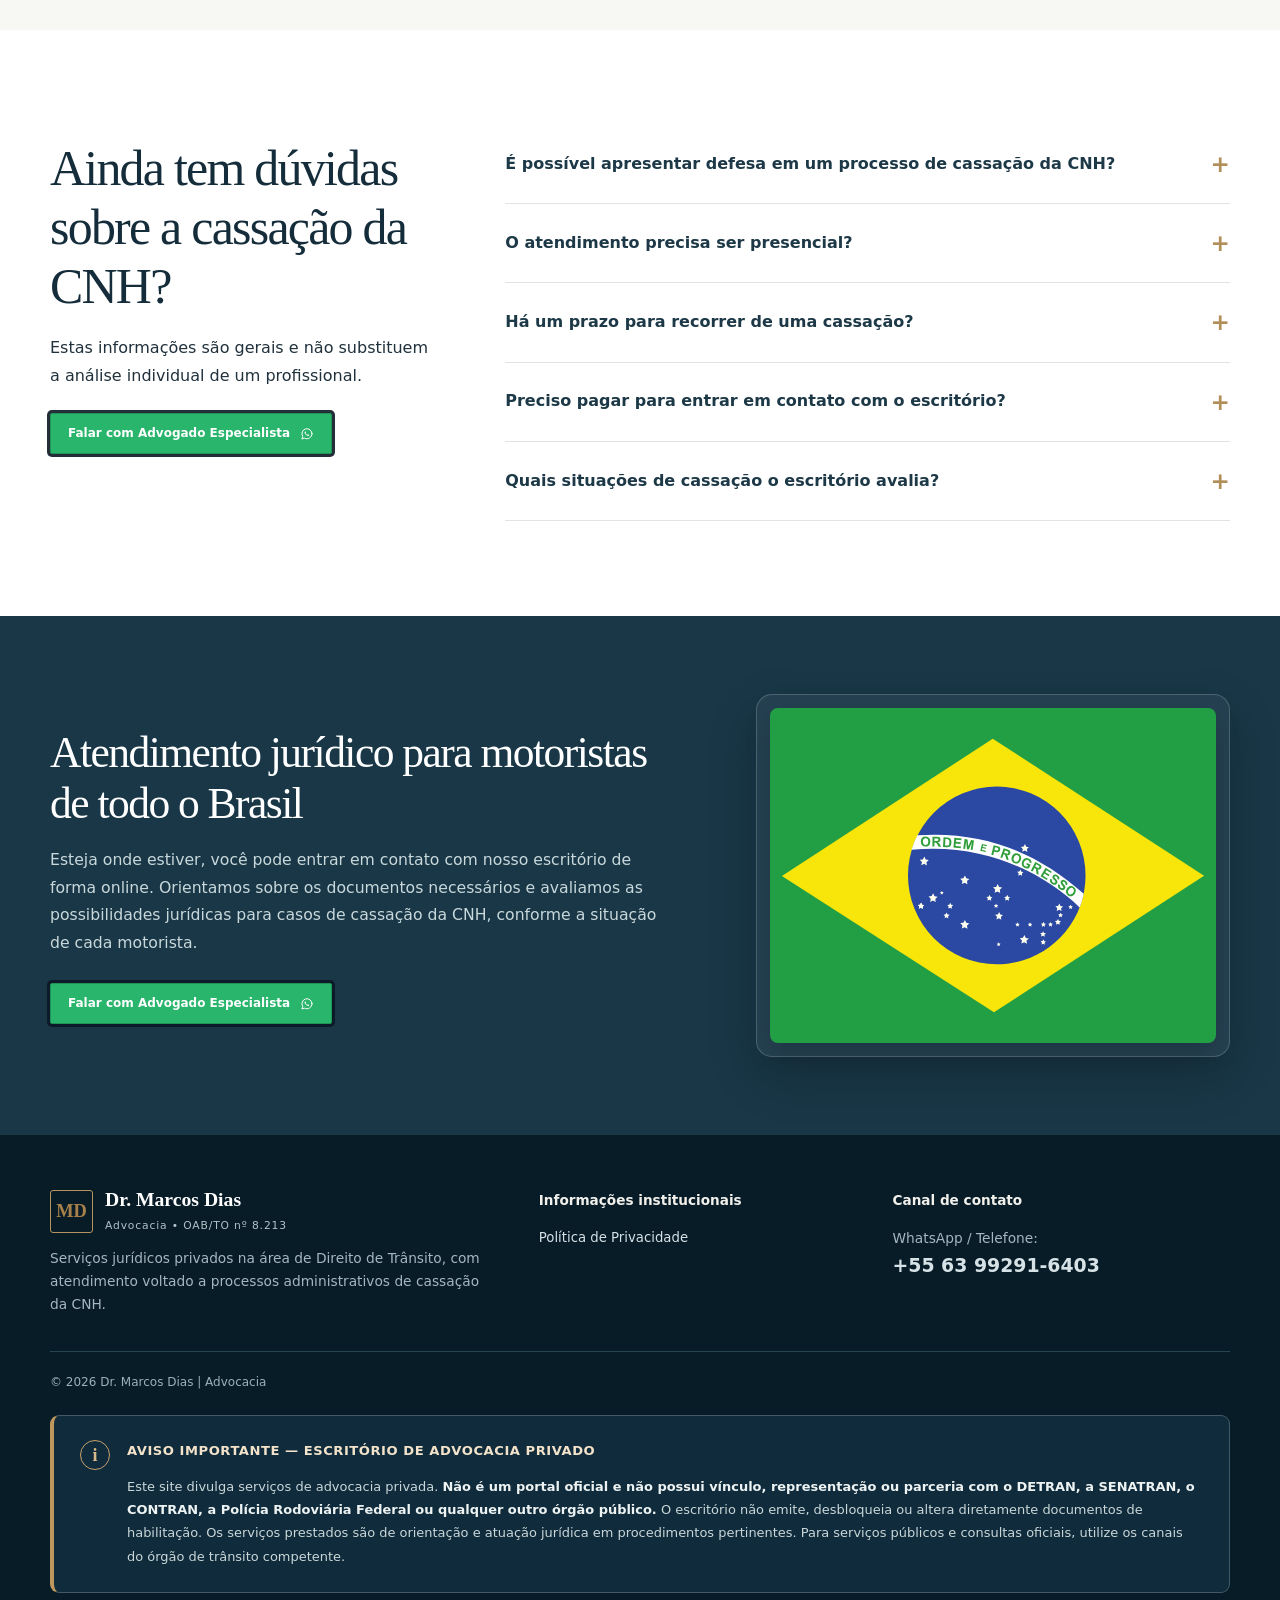
==== commit af14fc28: "Remover páginas de contato e sobre; manter apenas política de privacidade" ====
--- a/index.html
+++ b/index.html
@@ -23,10 +23,10 @@
       <span><b>Dr. Marcos Dias</b><small>Advocacia • OAB/TO nº 8.213</small></span>
     </a>
     <nav class="lp-nav" aria-label="Menu principal">
-      <a href="#situacao">CNH Cassada</a><a href="#atuacao">Defesa Jurídica</a><a href="#etapas">Como Funciona</a><a href="#advogado">Dr. Marcos</a><a href="#duvidas">Perguntas Frequentes</a><a href="./contato.html">Contato</a>
+      <a href="#situacao">CNH Cassada</a><a href="#atuacao">Defesa Jurídica</a><a href="#etapas">Como Funciona</a><a href="#advogado">Dr. Marcos</a><a href="#duvidas">Perguntas Frequentes</a>
     </nav>
     <a class="lp-btn lp-btn-sm lp-btn-dark lp-header-button wa-cta" href="https://wa.me/5563992916403?text=Ol%C3%A1!%20estou%20vindo%20do%20google%20e%20procuro%20por%20advogado%20especialista%20em%20direito%20de%20transito" target="_blank" rel="noopener noreferrer" aria-label="Falar com advogado especialista no WhatsApp"><svg class="wa-cta-icon" viewBox="0 0 24 24" aria-hidden="true" focusable="false" fill="none" xmlns="http://www.w3.org/2000/svg"><path d="M20.6 11.6a8.6 8.6 0 0 1-12.8 7.5L3.2 20.6l1.5-4.5A8.6 8.6 0 1 1 20.6 11.6Z" stroke="currentColor" stroke-width="1.7" stroke-linecap="round" stroke-linejoin="round"/><path d="M8.4 8c-.5.3-.8 1.1-.5 2.1.5 1.7 2.7 4 4.7 4.9 1.2.5 2.5.3 3-.3l.4-.9-2.7-1.3-.9 1c-1.2-.6-2.2-1.6-2.9-2.9l.9-.9-1.2-2.3-.8.6Z" fill="currentColor"/></svg><span class="wa-cta-copy"><span class="wa-cta-label">Falar com Advogado Especialista</span></span></a>
-    <details class="lp-mobile-menu"><summary aria-label="Abrir menu">Menu <span aria-hidden="true">☰</span></summary><nav aria-label="Menu para celular"><a href="#situacao">CNH Cassada</a><a href="#atuacao">Defesa Jurídica</a><a href="#etapas">Como Funciona</a><a href="#advogado">Dr. Marcos</a><a href="#duvidas">Perguntas Frequentes</a><a href="./contato.html">Contato</a></nav></details>
+    <details class="lp-mobile-menu"><summary aria-label="Abrir menu">Menu <span aria-hidden="true">☰</span></summary><nav aria-label="Menu para celular"><a href="#situacao">CNH Cassada</a><a href="#atuacao">Defesa Jurídica</a><a href="#etapas">Como Funciona</a><a href="#advogado">Dr. Marcos</a><a href="#duvidas">Perguntas Frequentes</a></nav></details>
   </div>
 </header>
 
@@ -146,7 +146,7 @@
 
 <footer class="lp-footer">
  <div class="lp-container">
-   <div class="lp-footer-top"><div><a class="lp-brand lp-brand-footer" href="#inicio"><span class="lp-monogram" aria-hidden="true">MD</span><span><b>Dr. Marcos Dias</b><small>Advocacia • OAB/TO nº 8.213</small></span></a><p>Serviços jurídicos privados na área de Direito de Trânsito, com atendimento voltado a processos administrativos de cassação da CNH.</p></div><div><strong>Informações institucionais</strong><nav aria-label="Links institucionais"><a href="./sobre.html">Sobre o advogado</a><a href="./contato.html">Contato</a><a href="./politica-de-privacidade.html">Política de Privacidade</a></nav></div><div><strong>Canal de contato</strong><p>WhatsApp / Telefone:</p><a class="lp-footer-phone" href="https://wa.me/5563992916403?text=Ol%C3%A1!%20estou%20vindo%20do%20google%20e%20procuro%20por%20advogado%20especialista%20em%20direito%20de%20transito" target="_blank" rel="noopener noreferrer">+55 63 99291-6403</a></div></div>
+   <div class="lp-footer-top"><div><a class="lp-brand lp-brand-footer" href="#inicio"><span class="lp-monogram" aria-hidden="true">MD</span><span><b>Dr. Marcos Dias</b><small>Advocacia • OAB/TO nº 8.213</small></span></a><p>Serviços jurídicos privados na área de Direito de Trânsito, com atendimento voltado a processos administrativos de cassação da CNH.</p></div><div><strong>Informações institucionais</strong><nav aria-label="Links institucionais"><a href="./politica-de-privacidade.html">Política de Privacidade</a></nav></div><div><strong>Canal de contato</strong><p>WhatsApp / Telefone:</p><a class="lp-footer-phone" href="https://wa.me/5563992916403?text=Ol%C3%A1!%20estou%20vindo%20do%20google%20e%20procuro%20por%20advogado%20especialista%20em%20direito%20de%20transito" target="_blank" rel="noopener noreferrer">+55 63 99291-6403</a></div></div>
    <div class="lp-copyright">© 2026 Dr. Marcos Dias | Advocacia</div>
    <div class="disclaimer-publico" role="note" aria-label="Aviso institucional: advocacia independente"><div class="disclaimer-publico__icon" aria-hidden="true">i</div><div><strong>AVISO IMPORTANTE — ESCRITÓRIO DE ADVOCACIA PRIVADO</strong><p>Este site divulga serviços de advocacia privada. <strong>Não é um portal oficial e não possui vínculo, representação ou parceria com o DETRAN, a SENATRAN, o CONTRAN, a Polícia Rodoviária Federal ou qualquer outro órgão público.</strong> O escritório não emite, desbloqueia ou altera diretamente documentos de habilitação. Os serviços prestados são de orientação e atuação jurídica em procedimentos pertinentes. Para serviços públicos e consultas oficiais, utilize os canais do órgão de trânsito competente.</p></div></div>
  </div>
